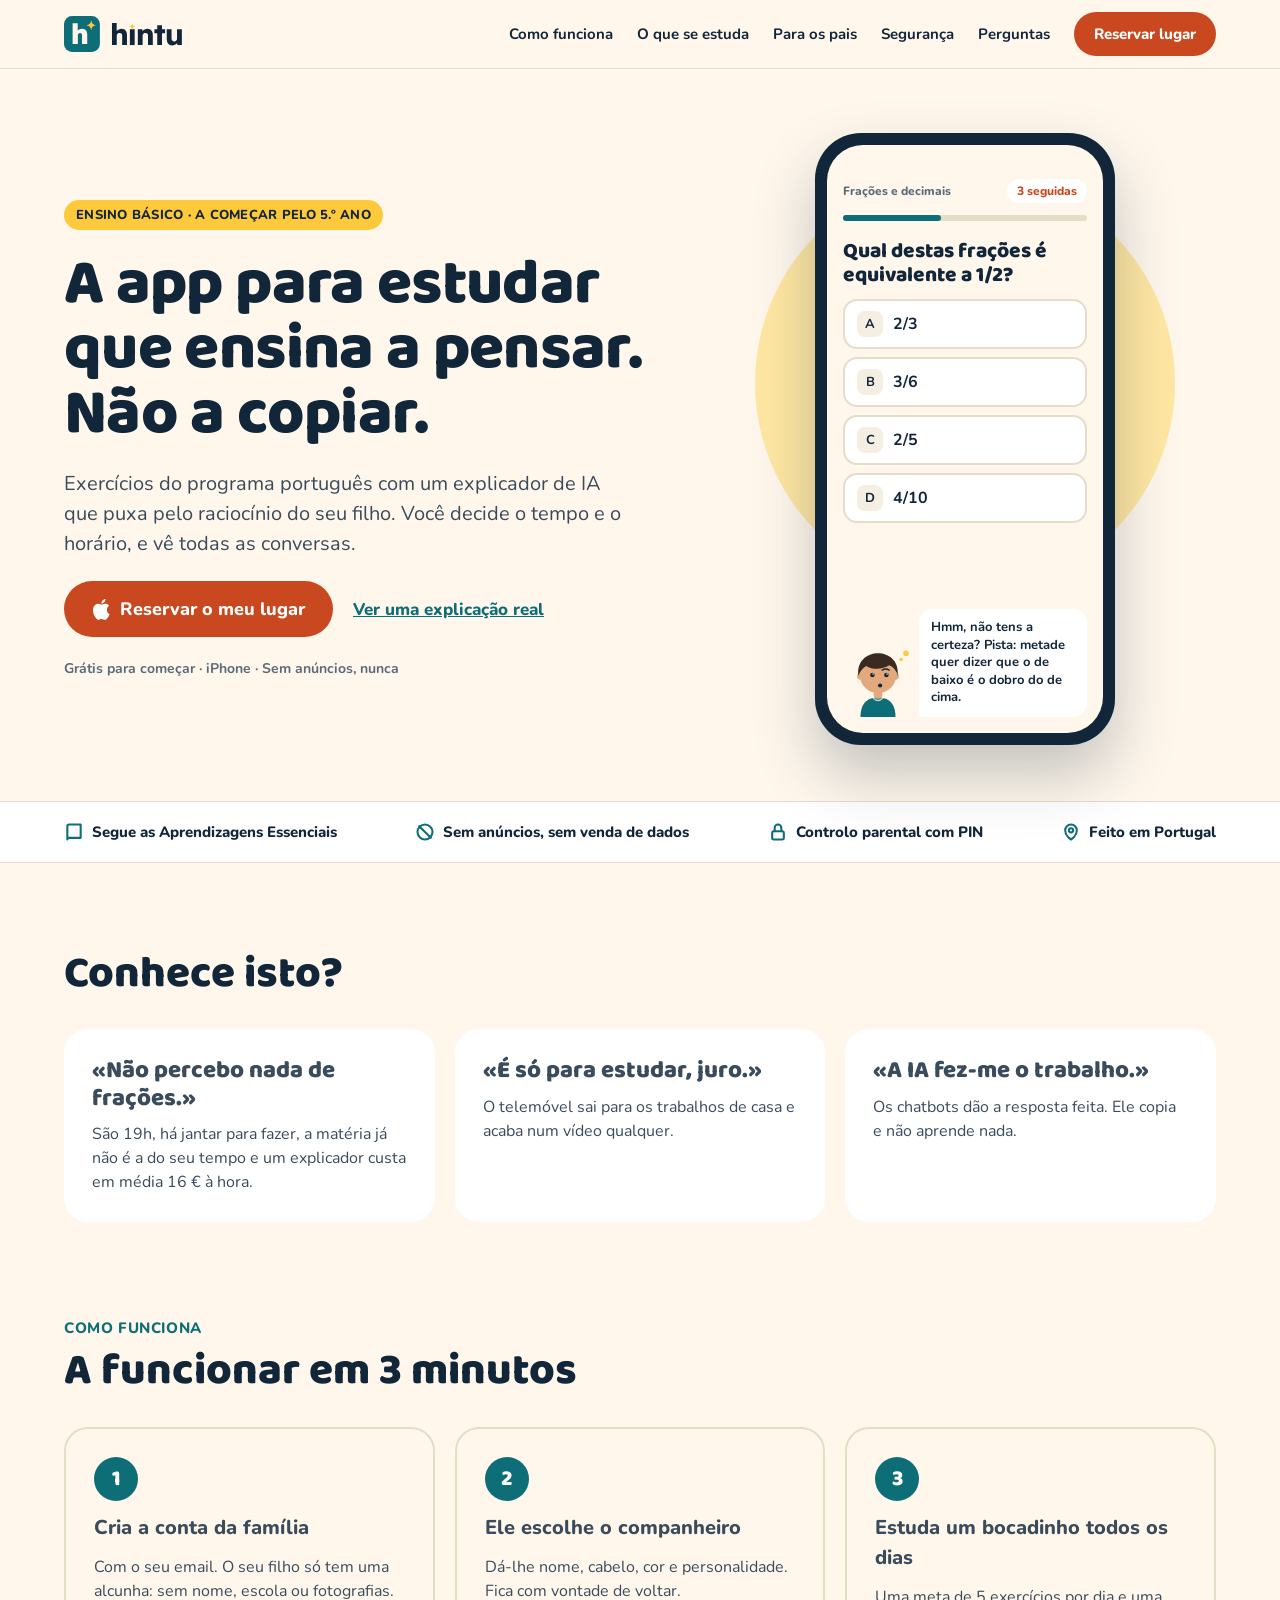
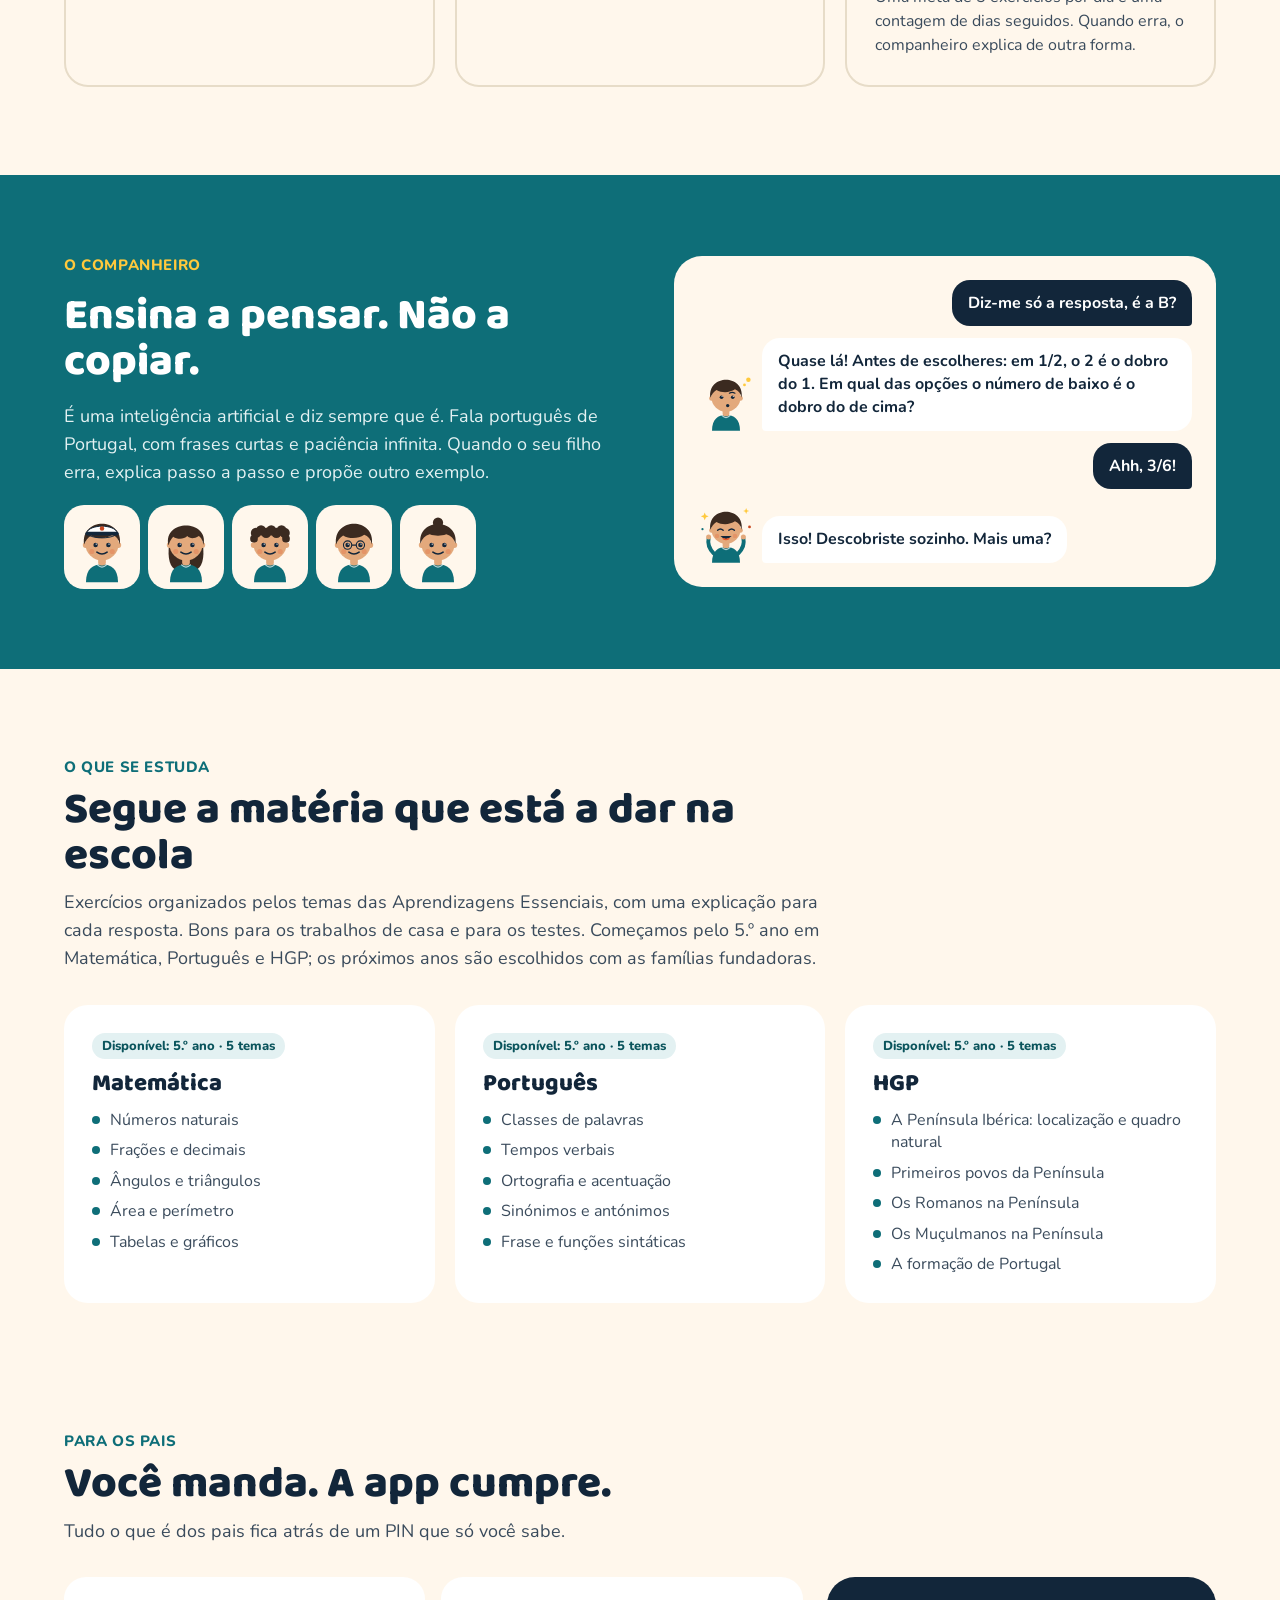
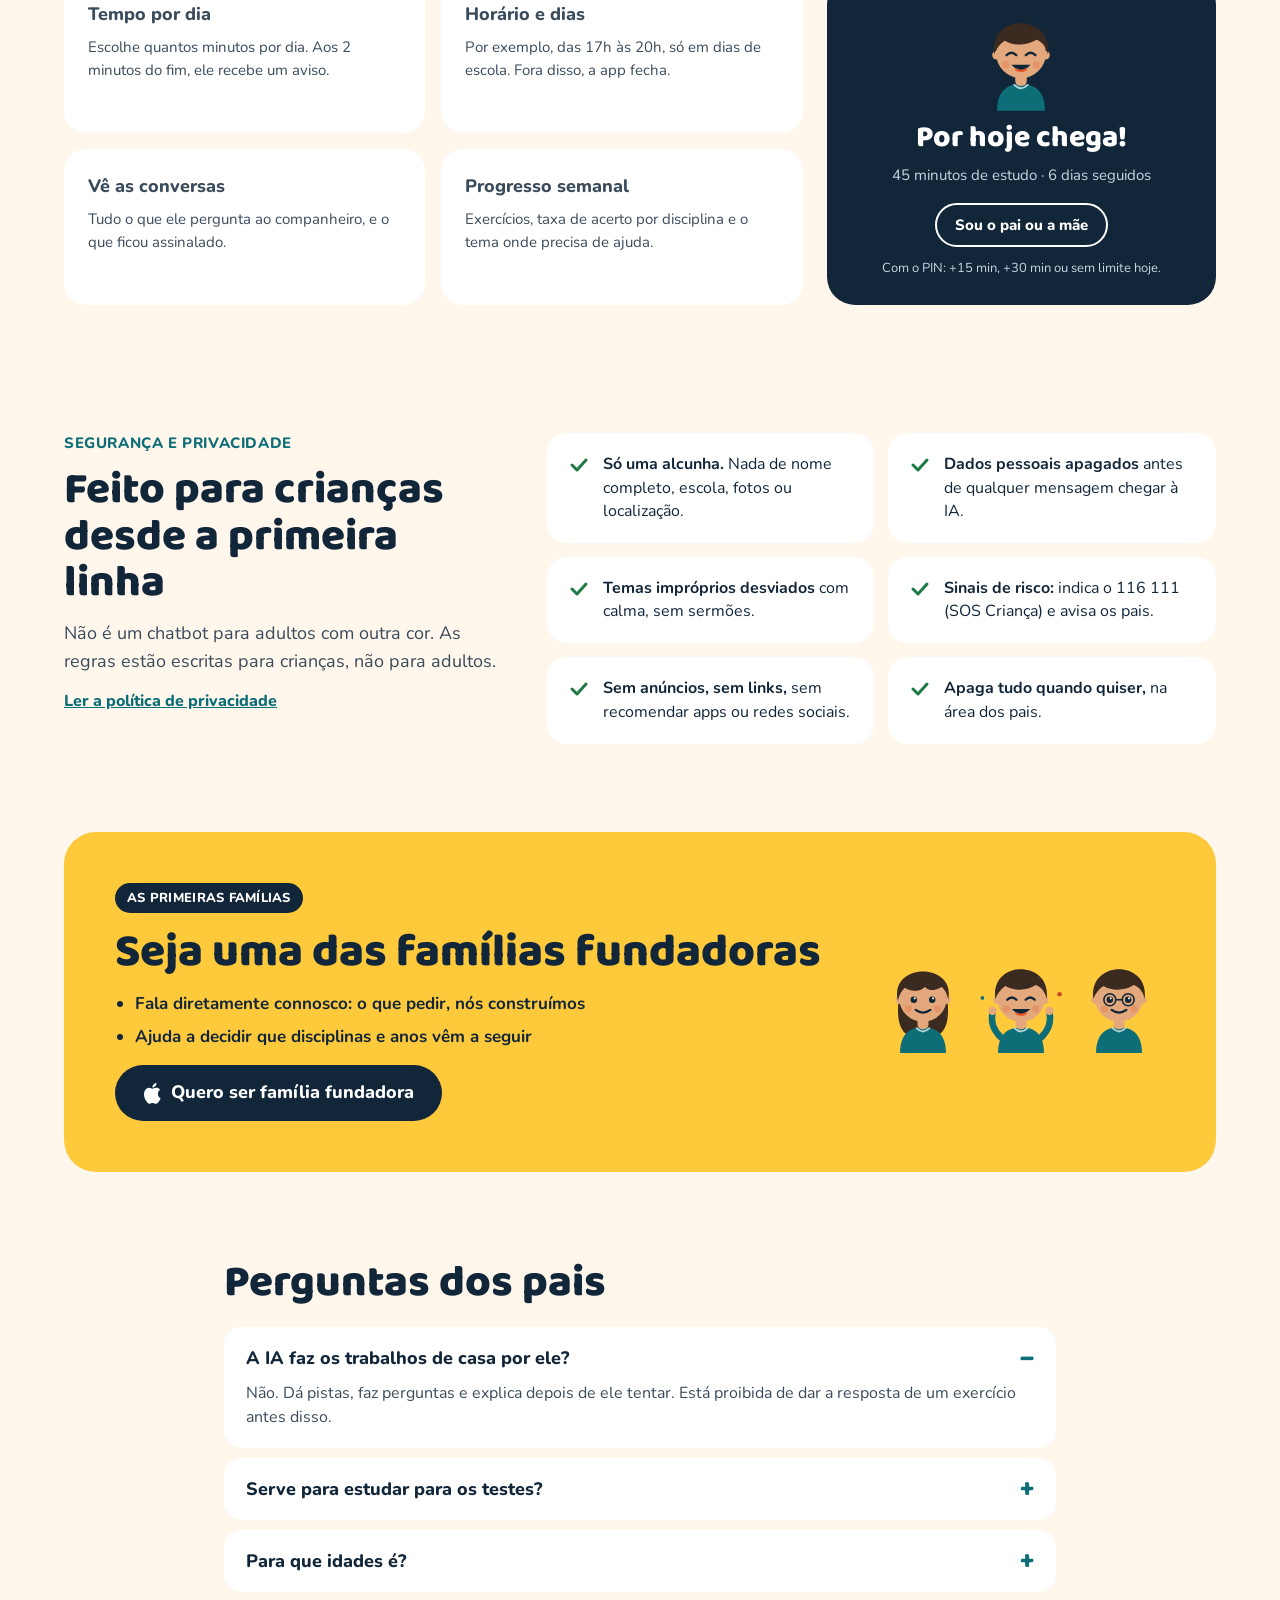
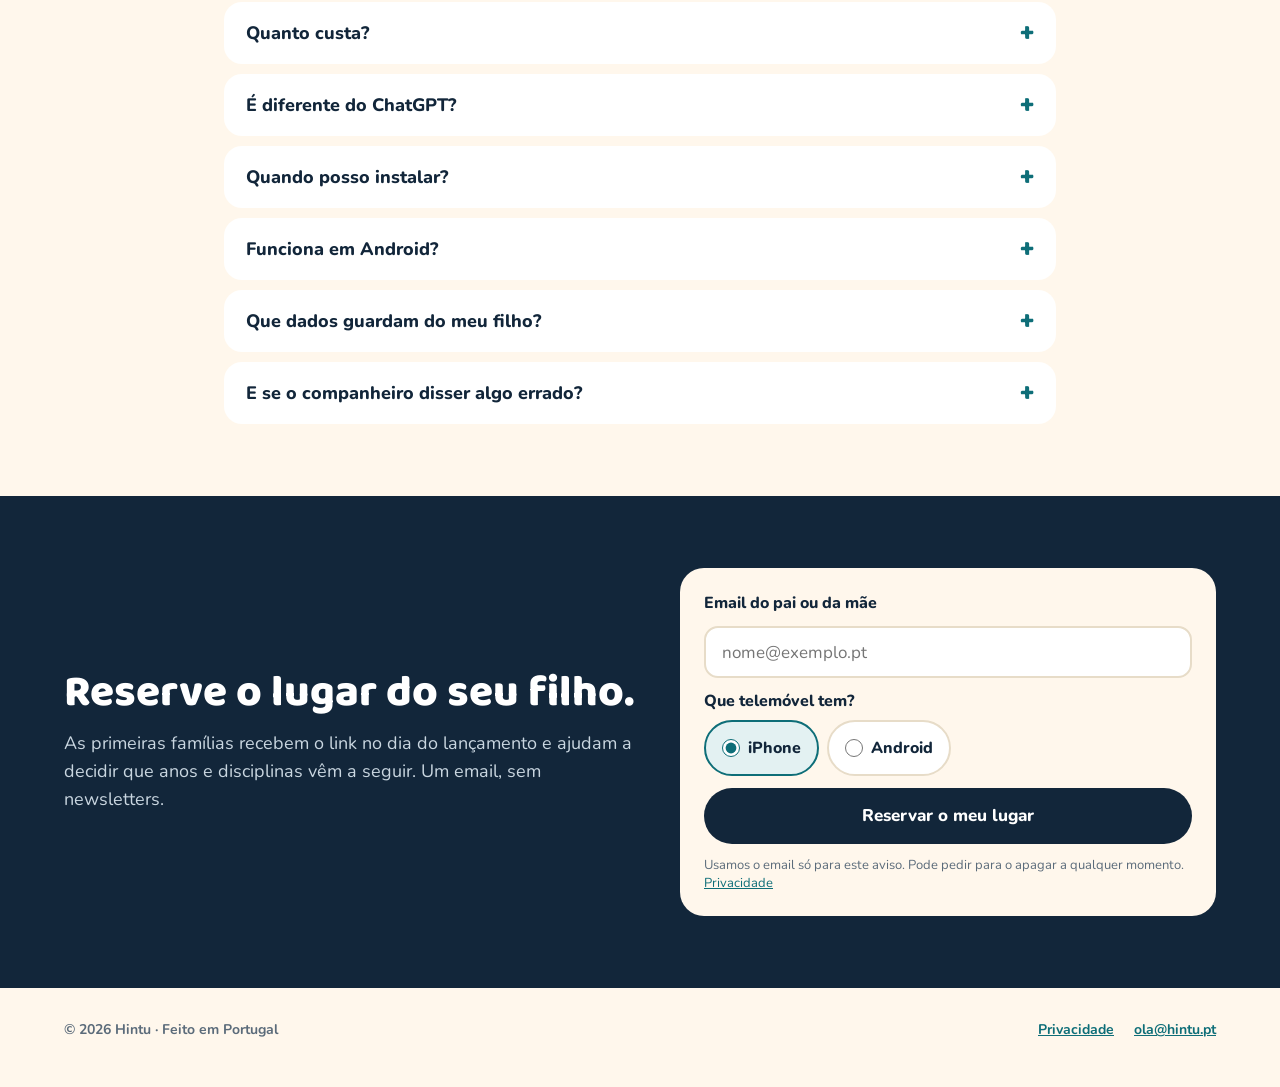
==== index.html @ 2d711619 "Site: posicionamento para o ensino básico, novos botões, SEO e estatísticas sem cookies - Título, su" ====
<!DOCTYPE html>
<html lang="pt-PT">
<head>
<meta charset="utf-8">
<meta name="viewport" content="width=device-width, initial-scale=1, viewport-fit=cover">
<title>Hintu · App para estudar com IA que dá pistas, não respostas</title>
<meta name="description" content="App para estudar com um explicador de IA que dá pistas em vez de respostas. Exercícios de Matemática, Português e HGP do programa, a começar pelo 5.º ano. Os pais controlam o tempo e veem as conversas.">
<link rel="canonical" href="https://hintu.pt/">
<meta name="theme-color" content="#FFF7EC">
<link rel="icon" href="/favicon.svg?v=2" type="image/svg+xml">
<link rel="icon" href="/favicon.ico?v=2" sizes="32x32">
<link rel="apple-touch-icon" href="/apple-touch-icon.png?v=2">
<meta property="og:type" content="website">
<meta property="og:locale" content="pt_PT">
<meta property="og:site_name" content="Hintu">
<meta property="og:url" content="https://hintu.pt/">
<meta property="og:title" content="Hintu · A app para estudar que ensina a pensar. Não a copiar.">
<meta property="og:description" content="Um explicador de IA que dá pistas em vez de respostas, com exercícios do programa português. Os pais controlam o tempo e veem as conversas.">
<meta property="og:image" content="https://hintu.pt/og.png?v=2">
<meta property="og:image:width" content="1200">
<meta property="og:image:height" content="630">
<meta name="twitter:card" content="summary_large_image">
<meta name="twitter:title" content="Hintu · A app para estudar que ensina a pensar. Não a copiar.">
<meta name="twitter:description" content="Um explicador de IA que dá pistas em vez de respostas, com exercícios do programa português. Os pais controlam o tempo e veem as conversas.">
<link rel="preload" href="/baloo-2-latin-800-normal.woff2" as="font" type="font/woff2" crossorigin>
<link rel="preload" href="/nunito-latin-400-normal.woff2" as="font" type="font/woff2" crossorigin>
<link rel="stylesheet" href="/site.css?v=2">
<script type="application/ld+json">
{
  "@context": "https://schema.org",
  "@graph": [
    {
      "@type": "Organization",
      "@id": "https://hintu.pt/#org",
      "name": "Hintu",
      "url": "https://hintu.pt/",
      "logo": "https://hintu.pt/apple-touch-icon.png",
      "email": "ola@hintu.pt"
    },
    {
      "@type": "WebSite",
      "@id": "https://hintu.pt/#site",
      "url": "https://hintu.pt/",
      "name": "Hintu",
      "inLanguage": "pt-PT",
      "publisher": {"@id": "https://hintu.pt/#org"}
    },
    {
      "@type": "MobileApplication",
      "name": "Hintu",
      "operatingSystem": "iOS",
      "applicationCategory": "EducationalApplication",
      "url": "https://hintu.pt/",
      "inLanguage": "pt-PT",
      "offers": {"@type": "Offer", "price": "0", "priceCurrency": "EUR"},
      "audience": {"@type": "EducationalAudience", "educationalRole": "student", "audienceType": "Alunos do ensino básico"},
      "description": "App para estudar com um explicador de IA que dá pistas em vez de respostas. Exercícios de Matemática, Português e HGP segundo as Aprendizagens Essenciais, a começar pelo 5.º ano, com controlo parental de tempo e horário.",
      "publisher": {"@id": "https://hintu.pt/#org"}
    },
    {
      "@type": "FAQPage",
      "mainEntity": [
        {"@type": "Question", "name": "A IA faz os trabalhos de casa por ele?", "acceptedAnswer": {"@type": "Answer", "text": "Não. Dá pistas, faz perguntas e explica depois de ele tentar. Está proibida de dar a resposta de um exercício antes disso."}},
        {"@type": "Question", "name": "Serve para estudar para os testes?", "acceptedAnswer": {"@type": "Answer", "text": "Sim. Os exercícios seguem os temas que estão a dar na escola, segundo as Aprendizagens Essenciais, e o companheiro explica de outra forma quando o aluno erra. Neste momento cobrimos o 5.º ano em Matemática, Português e HGP."}},
        {"@type": "Question", "name": "Para que idades é?", "acceptedAnswer": {"@type": "Answer", "text": "Para o ensino básico. Começamos pelo 5.º ano (10 a 11 anos) e vamos acrescentar os outros anos, pela ordem que as famílias fundadoras escolherem."}},
        {"@type": "Question", "name": "Quanto custa?", "acceptedAnswer": {"@type": "Answer", "text": "É grátis para começar."}},
        {"@type": "Question", "name": "É diferente do ChatGPT?", "acceptedAnswer": {"@type": "Answer", "text": "Sim. O ChatGPT dá a resposta feita. A Hintu está proibida de a dar antes de o seu filho tentar, só fala de matéria escolar e os pais veem todas as conversas."}},
        {"@type": "Question", "name": "Funciona em Android?", "acceptedAnswer": {"@type": "Answer", "text": "Ainda não. Deixe o email no fim da página, escolha Android, e enviamos o link quando houver."}},
        {"@type": "Question", "name": "Que dados guardam do meu filho?", "acceptedAnswer": {"@type": "Answer", "text": "A alcunha, o ano, as respostas aos exercícios e as conversas com o companheiro, para as poder ver. Pode apagar tudo a qualquer momento."}},
        {"@type": "Question", "name": "E se o companheiro disser algo errado?", "acceptedAnswer": {"@type": "Answer", "text": "Pode acontecer, como a qualquer pessoa. O seu filho pode reportar qualquer resposta com um toque, e os pais veem o aviso na área dos pais."}}
      ]
    }
  ]
}
</script>
<script>
  // Configuração do lançamento. No dia em que a app estiver na App Store, cola aqui o link.
  window.HINTU = { appStoreUrl: "" };
</script>
</head>
<body>
<a class="skip" href="#conteudo">Saltar para o conteúdo</a>

<header class="site">
  <nav class="main wrap" aria-label="Principal">
    <a href="/" class="logo" aria-label="Hintu, página inicial"><img src="/logo-hintu.svg" alt="Hintu" width="120" height="36"></a>
    <button class="menu-btn" type="button" aria-label="Abrir menu" aria-expanded="false" aria-controls="nav-links">
      <svg width="22" height="22" viewBox="0 0 24 24" aria-hidden="true" fill="none" stroke="#12263A" stroke-width="2.5" stroke-linecap="round"><path d="M4 7h16M4 12h16M4 17h16"/></svg>
    </button>
    <div class="nav-links" id="nav-links">
      <a href="#como">Como funciona</a>
      <a href="#materia">O que se estuda</a>
      <a href="#pais">Para os pais</a>
      <a href="#seguranca">Segurança</a>
      <a href="#perguntas">Perguntas</a>
      <a href="#lista" class="btn btn-coral btn-sm" data-cta data-cta-short>Reservar lugar</a>
    </div>
  </nav>
</header>

<main id="conteudo">
<section id="topo" class="hero wrap">
  <div class="hero-copy">
    <span class="badge">ENSINO BÁSICO · A COMEÇAR PELO 5.º ANO</span>
    <h1>A app para estudar que ensina a pensar. Não a copiar.</h1>
    <p class="sub">Exercícios do programa português com um explicador de IA que puxa pelo raciocínio do seu filho. Você decide o tempo e o horário, e vê todas as conversas.</p>
    <div class="cta-row">
      <a href="#lista" class="btn btn-coral" data-cta>
        <svg class="apple" viewBox="0 0 18 22" aria-hidden="true"><path d="M14.9 11.7c0-2.6 2.1-3.8 2.2-3.9-1.2-1.8-3.1-2-3.7-2-1.6-.2-3.1.9-3.9.9-.8 0-2-.9-3.4-.9C4.4 5.9 2.8 7 1.9 8.6c-1.8 3.2-.5 7.9 1.3 10.5.9 1.3 1.9 2.7 3.2 2.6 1.3-.1 1.8-.8 3.3-.8 1.6 0 2 .8 3.4.8 1.4 0 2.3-1.3 3.1-2.6 1-1.5 1.4-2.9 1.4-3 0 0-2.7-1-2.7-4.4zM12.4 4.1c.7-.9 1.2-2 1.1-3.1-1 0-2.3.7-3 1.6-.7.8-1.2 2-1.1 3 1.1.1 2.3-.6 3-1.5z" fill="#FFFFFF"/></svg>
        <span>Reservar o meu lugar</span>
      </a>
      <a href="#companheiro" class="link-strong" data-alt>Ver uma explicação real</a>
    </div>
    <p class="micro" data-micro>Grátis para começar · iPhone · Sem anúncios, nunca</p>
  </div>

  <div class="hero-art">
    <div class="sun" aria-hidden="true"></div>
    <div class="phone" role="img" aria-label="Ecrã da app: exercício de frações com o companheiro a oferecer uma pista">
      <div class="screen">
        <div class="screen-top"><span>Frações e decimais</span><span class="streak">3 seguidas</span></div>
        <div class="bar"><i></i></div>
        <p class="q display">Qual destas frações é equivalente a 1/2?</p>
        <div class="opts">
          <div class="opt"><b>A</b>2/3</div>
          <div class="opt"><b>B</b>3/6</div>
          <div class="opt"><b>C</b>2/5</div>
          <div class="opt"><b>D</b>4/10</div>
        </div>
        <div class="hint">
          <img src="/pensar.svg" alt="" width="70" height="77">
          <p>Hmm, não tens a certeza? Pista: metade quer dizer que o de baixo é o dobro do de cima.</p>
        </div>
      </div>
    </div>
  </div>
</section>

<section class="trust" aria-label="Garantias">
  <div class="wrap">
    <span><svg width="20" height="20" viewBox="0 0 24 24" aria-hidden="true" fill="none" stroke="#0E6E78" stroke-width="2.5" stroke-linecap="round" stroke-linejoin="round"><path d="M4 19V5a2 2 0 0 1 2-2h14v16H6a2 2 0 0 0-2 2z"/></svg>Segue as Aprendizagens Essenciais</span>
    <span><svg width="20" height="20" viewBox="0 0 24 24" aria-hidden="true" fill="none" stroke="#0E6E78" stroke-width="2.5" stroke-linecap="round" stroke-linejoin="round"><circle cx="12" cy="12" r="9"/><path d="M5 5l14 14"/></svg>Sem anúncios, sem venda de dados</span>
    <span><svg width="20" height="20" viewBox="0 0 24 24" aria-hidden="true" fill="none" stroke="#0E6E78" stroke-width="2.5" stroke-linecap="round" stroke-linejoin="round"><rect x="5" y="11" width="14" height="10" rx="2"/><path d="M8 11V7a4 4 0 0 1 8 0v4"/></svg>Controlo parental com PIN</span>
    <span><svg width="20" height="20" viewBox="0 0 24 24" aria-hidden="true" fill="none" stroke="#0E6E78" stroke-width="2.5" stroke-linecap="round" stroke-linejoin="round"><path d="M12 21s-7-4.5-7-11a7 7 0 0 1 14 0c0 6.5-7 11-7 11z"/><circle cx="12" cy="10" r="2.5"/></svg>Feito em Portugal</span>
  </div>
</section>

<section class="section wrap" aria-labelledby="h-conhece">
  <h2 id="h-conhece" class="h2">Conhece isto?</h2>
  <div class="grid3">
    <div class="card"><p class="quote display">«Não percebo nada de frações.»</p><p>São 19h, há jantar para fazer, a matéria já não é a do seu tempo e um explicador custa em média 16 € à hora.</p></div>
    <div class="card"><p class="quote display">«É só para estudar, juro.»</p><p>O telemóvel sai para os trabalhos de casa e acaba num vídeo qualquer.</p></div>
    <div class="card"><p class="quote display">«A IA fez-me o trabalho.»</p><p>Os chatbots dão a resposta feita. Ele copia e não aprende nada.</p></div>
  </div>
</section>

<section id="como" class="section wrap" aria-labelledby="h-como" style="padding-top:56px">
  <div style="display:flex;flex-direction:column;gap:10px">
    <span class="eyebrow">COMO FUNCIONA</span>
    <h2 id="h-como" class="h2">A funcionar em 3 minutos</h2>
  </div>
  <ol class="steps grid3">
    <li class="step"><span class="n">1</span><p class="t">Cria a conta da família</p><p>Com o seu email. O seu filho só tem uma alcunha: sem nome, escola ou fotografias.</p></li>
    <li class="step"><span class="n">2</span><p class="t">Ele escolhe o companheiro</p><p>Dá-lhe nome, cabelo, cor e personalidade. Fica com vontade de voltar.</p></li>
    <li class="step"><span class="n">3</span><p class="t">Estuda um bocadinho todos os dias</p><p>Uma meta de 5 exercícios por dia e uma contagem de dias seguidos. Quando erra, o companheiro explica de outra forma.</p></li>
  </ol>
</section>

<section id="companheiro" class="teal" aria-labelledby="h-comp">
  <div class="wrap">
    <div class="copy">
      <span class="eyebrow">O COMPANHEIRO</span>
      <h2 id="h-comp" class="h2">Ensina a pensar. Não a copiar.</h2>
      <p class="lead">É uma inteligência artificial e diz sempre que é. Fala português de Portugal, com frases curtas e paciência infinita. Quando o seu filho erra, explica passo a passo e propõe outro exemplo.</p>
      <div class="avatars" aria-label="Alguns companheiros que a criança pode criar">
        <img src="/v-curto-chapeu.svg" alt="Companheiro de chapéu" width="76" height="84">
        <img src="/v-comprido-nenhum.svg" alt="Companheira de cabelo comprido" width="76" height="84">
        <img src="/v-encaracolado-nenhum.svg" alt="Companheiro de cabelo encaracolado" width="76" height="84">
        <img src="/v-curto-oculos.svg" alt="Companheiro de óculos" width="76" height="84">
        <img src="/v-apanhado-nenhum.svg" alt="Companheira de cabelo apanhado" width="76" height="84">
      </div>
    </div>
    <div class="chat" role="group" aria-label="Exemplo de conversa">
      <p class="me">Diz-me só a resposta, é a B?</p>
      <div class="it"><img src="/pensar.svg" alt="" width="56" height="62"><p>Quase lá! Antes de escolheres: em 1/2, o 2 é o dobro do 1. Em qual das opções o número de baixo é o dobro do de cima?</p></div>
      <p class="me">Ahh, 3/6!</p>
      <div class="it"><img src="/celebrar.svg" alt="" width="56" height="62"><p>Isso! Descobriste sozinho. Mais uma?</p></div>
    </div>
  </div>
</section>

<section id="materia" class="section wrap" aria-labelledby="h-materia">
  <div style="display:flex;flex-direction:column;gap:10px;max-width:760px">
    <span class="eyebrow">O QUE SE ESTUDA</span>
    <h2 id="h-materia" class="h2">Segue a matéria que está a dar na escola</h2>
    <p class="lead">Exercícios organizados pelos temas das Aprendizagens Essenciais, com uma explicação para cada resposta. Bons para os trabalhos de casa e para os testes. Começamos pelo 5.º ano em Matemática, Português e HGP; os próximos anos são escolhidos com as famílias fundadoras.</p>
  </div>
  <div class="subjects">
    <div class="subj">
      <span class="tag">Disponível: 5.º ano · 5 temas</span>
      <h3>Matemática</h3>
      <ul>
        <li>Números naturais</li>
        <li>Frações e decimais</li>
        <li>Ângulos e triângulos</li>
        <li>Área e perímetro</li>
        <li>Tabelas e gráficos</li>
      </ul>
    </div>
    <div class="subj">
      <span class="tag">Disponível: 5.º ano · 5 temas</span>
      <h3>Português</h3>
      <ul>
        <li>Classes de palavras</li>
        <li>Tempos verbais</li>
        <li>Ortografia e acentuação</li>
        <li>Sinónimos e antónimos</li>
        <li>Frase e funções sintáticas</li>
      </ul>
    </div>
    <div class="subj">
      <span class="tag">Disponível: 5.º ano · 5 temas</span>
      <h3>HGP</h3>
      <ul>
        <li>A Península Ibérica: localização e quadro natural</li>
        <li>Primeiros povos da Península</li>
        <li>Os Romanos na Península</li>
        <li>Os Muçulmanos na Península</li>
        <li>A formação de Portugal</li>
      </ul>
    </div>
  </div>
</section>

<section id="pais" class="section wrap" aria-labelledby="h-pais" style="padding-bottom:56px">
  <div style="display:flex;flex-direction:column;gap:10px;max-width:720px">
    <span class="eyebrow">PARA OS PAIS</span>
    <h2 id="h-pais" class="h2">Você manda. A app cumpre.</h2>
    <p class="lead">Tudo o que é dos pais fica atrás de um PIN que só você sabe.</p>
  </div>
  <div class="parents-row">
    <div class="feat">
      <div><p class="t">Tempo por dia</p><p>Escolhe quantos minutos por dia. Aos 2 minutos do fim, ele recebe um aviso.</p></div>
      <div><p class="t">Horário e dias</p><p>Por exemplo, das 17h às 20h, só em dias de escola. Fora disso, a app fecha.</p></div>
      <div><p class="t">Vê as conversas</p><p>Tudo o que ele pergunta ao companheiro, e o que ficou assinalado.</p></div>
      <div><p class="t">Progresso semanal</p><p>Exercícios, taxa de acerto por disciplina e o tema onde precisa de ajuda.</p></div>
    </div>
    <div class="lock" role="img" aria-label="Ecrã de bloqueio da app: Por hoje chega, com botão para os pais">
      <img src="/feliz.svg" alt="" width="96" height="106">
      <p class="big display" style="color:#fff">Por hoje chega!</p>
      <p>45 minutos de estudo · 6 dias seguidos</p>
      <span class="pill">Sou o pai ou a mãe</span>
      <small>Com o PIN: +15 min, +30 min ou sem limite hoje.</small>
    </div>
  </div>
</section>

<section id="seguranca" class="safety wrap" aria-labelledby="h-seg">
  <div class="copy">
    <span class="eyebrow">SEGURANÇA E PRIVACIDADE</span>
    <h2 id="h-seg" class="h2">Feito para crianças desde a primeira linha</h2>
    <p class="lead">Não é um chatbot para adultos com outra cor. As regras estão escritas para crianças, não para adultos.</p>
    <a href="/privacidade" style="font-weight:800;font-size:16px">Ler a política de privacidade</a>
  </div>
  <ul class="checks">
    <li><svg width="24" height="24" viewBox="0 0 24 24" aria-hidden="true" fill="none" stroke="#1E7A47" stroke-width="3" stroke-linecap="round" stroke-linejoin="round"><path d="M5 12l5 5 9-10"/></svg><span><b>Só uma alcunha.</b> Nada de nome completo, escola, fotos ou localização.</span></li>
    <li><svg width="24" height="24" viewBox="0 0 24 24" aria-hidden="true" fill="none" stroke="#1E7A47" stroke-width="3" stroke-linecap="round" stroke-linejoin="round"><path d="M5 12l5 5 9-10"/></svg><span><b>Dados pessoais apagados</b> antes de qualquer mensagem chegar à IA.</span></li>
    <li><svg width="24" height="24" viewBox="0 0 24 24" aria-hidden="true" fill="none" stroke="#1E7A47" stroke-width="3" stroke-linecap="round" stroke-linejoin="round"><path d="M5 12l5 5 9-10"/></svg><span><b>Temas impróprios desviados</b> com calma, sem sermões.</span></li>
    <li><svg width="24" height="24" viewBox="0 0 24 24" aria-hidden="true" fill="none" stroke="#1E7A47" stroke-width="3" stroke-linecap="round" stroke-linejoin="round"><path d="M5 12l5 5 9-10"/></svg><span><b>Sinais de risco:</b> indica o 116 111 (SOS Criança) e avisa os pais.</span></li>
    <li><svg width="24" height="24" viewBox="0 0 24 24" aria-hidden="true" fill="none" stroke="#1E7A47" stroke-width="3" stroke-linecap="round" stroke-linejoin="round"><path d="M5 12l5 5 9-10"/></svg><span><b>Sem anúncios, sem links,</b> sem recomendar apps ou redes sociais.</span></li>
    <li><svg width="24" height="24" viewBox="0 0 24 24" aria-hidden="true" fill="none" stroke="#1E7A47" stroke-width="3" stroke-linecap="round" stroke-linejoin="round"><path d="M5 12l5 5 9-10"/></svg><span><b>Apaga tudo quando quiser,</b> na área dos pais.</span></li>
  </ul>
</section>

<section class="founders wrap" aria-labelledby="h-fund">
  <div class="box">
    <div class="copy">
      <span class="tag">AS PRIMEIRAS FAMÍLIAS</span>
      <h2 id="h-fund">Seja uma das famílias fundadoras</h2>
      <ul>
        <li>Fala diretamente connosco: o que pedir, nós construímos</li>
        <li>Ajuda a decidir que disciplinas e anos vêm a seguir</li>
      </ul>
      <div class="cta-row">
        <a href="#lista" class="btn btn-ink" data-cta>
          <svg class="apple" viewBox="0 0 18 22" aria-hidden="true"><path d="M14.9 11.7c0-2.6 2.1-3.8 2.2-3.9-1.2-1.8-3.1-2-3.7-2-1.6-.2-3.1.9-3.9.9-.8 0-2-.9-3.4-.9C4.4 5.9 2.8 7 1.9 8.6c-1.8 3.2-.5 7.9 1.3 10.5.9 1.3 1.9 2.7 3.2 2.6 1.3-.1 1.8-.8 3.3-.8 1.6 0 2 .8 3.4.8 1.4 0 2.3-1.3 3.1-2.6 1-1.5 1.4-2.9 1.4-3 0 0-2.7-1-2.7-4.4zM12.4 4.1c.7-.9 1.2-2 1.1-3.1-1 0-2.3.7-3 1.6-.7.8-1.2 2-1.1 3 1.1.1 2.3-.6 3-1.5z" fill="#FFFFFF"/></svg>
          <span>Quero ser família fundadora</span>
        </a>
      </div>
    </div>
    <div class="pals" aria-hidden="true">
      <img src="/v-comprido-nenhum.svg" alt="" width="92" height="101">
      <img src="/celebrar.svg" alt="" width="110" height="121">
      <img src="/v-curto-oculos.svg" alt="" width="92" height="101">
    </div>
  </div>
</section>

<section id="perguntas" class="faq" aria-labelledby="h-faq">
  <h2 id="h-faq" class="h2">Perguntas dos pais</h2>
  <div style="display:flex;flex-direction:column;gap:10px">
    <details open><summary>A IA faz os trabalhos de casa por ele?</summary><p>Não. Dá pistas, faz perguntas e explica depois de ele tentar. Está proibida de dar a resposta de um exercício antes disso.</p></details>
    <details><summary>Serve para estudar para os testes?</summary><p>Sim. Os exercícios seguem os temas que estão a dar na escola, segundo as Aprendizagens Essenciais, e o companheiro explica de outra forma quando o aluno erra. Neste momento cobrimos o 5.º ano em Matemática, Português e HGP.</p></details>
    <details><summary>Para que idades é?</summary><p>Para o ensino básico. Começamos pelo 5.º ano (10 a 11 anos) e vamos acrescentar os outros anos, pela ordem que as famílias fundadoras escolherem.</p></details>
    <details><summary>Quanto custa?</summary><p>É grátis para começar.</p></details>
    <details><summary>É diferente do ChatGPT?</summary><p>Sim. O ChatGPT dá a resposta feita. A Hintu está proibida de a dar antes de o seu filho tentar, só fala de matéria escolar e os pais veem todas as conversas.</p></details>
    <details><summary>Quando posso instalar?</summary><p data-faq-install>Em breve. Reserve o lugar no fim da página e enviamos o link no dia do lançamento.</p></details>
    <details><summary>Funciona em Android?</summary><p>Ainda não. Deixe o email no fim da página, escolha Android, e enviamos o link quando houver.</p></details>
    <details><summary>Que dados guardam do meu filho?</summary><p>A alcunha, o ano, as respostas aos exercícios e as conversas com o companheiro, para as poder ver. Pode apagar tudo a qualquer momento. Os detalhes estão na <a href="/privacidade">política de privacidade</a>.</p></details>
    <details><summary>E se o companheiro disser algo errado?</summary><p>Pode acontecer, como a qualquer pessoa. O seu filho pode reportar qualquer resposta com um toque, e os pais veem o aviso na área dos pais.</p></details>
  </div>
</section>

<section id="lista" class="final" aria-labelledby="h-final">
  <div class="wrap">
    <div class="copy">
      <h2 id="h-final" class="h2" data-final-title>Reserve o lugar do seu filho.</h2>
      <p class="lead" data-final-lead>As primeiras famílias recebem o link no dia do lançamento e ajudam a decidir que anos e disciplinas vêm a seguir. Um email, sem newsletters.</p>
      <a href="#" class="btn btn-coral" data-store-only hidden style="align-self:flex-start">
        <svg class="apple" viewBox="0 0 18 22" aria-hidden="true"><path d="M14.9 11.7c0-2.6 2.1-3.8 2.2-3.9-1.2-1.8-3.1-2-3.7-2-1.6-.2-3.1.9-3.9.9-.8 0-2-.9-3.4-.9C4.4 5.9 2.8 7 1.9 8.6c-1.8 3.2-.5 7.9 1.3 10.5.9 1.3 1.9 2.7 3.2 2.6 1.3-.1 1.8-.8 3.3-.8 1.6 0 2 .8 3.4.8 1.4 0 2.3-1.3 3.1-2.6 1-1.5 1.4-2.9 1.4-3 0 0-2.7-1-2.7-4.4zM12.4 4.1c.7-.9 1.2-2 1.1-3.1-1 0-2.3.7-3 1.6-.7.8-1.2 2-1.1 3 1.1.1 2.3-.6 3-1.5z" fill="#FFFFFF"/></svg>
        <span>Descarregar na App Store</span>
      </a>
    </div>
    <form class="wait" novalidate>
      <div class="fields">
        <label for="email-lista">Email do pai ou da mãe</label>
        <input id="email-lista" name="email" type="email" placeholder="nome@exemplo.pt" autocomplete="email" inputmode="email" required>
        <fieldset class="plat">
          <legend>Que telemóvel tem?</legend>
          <label><input type="radio" name="plataforma" value="ios" checked> iPhone</label>
          <label><input type="radio" name="plataforma" value="android"> Android</label>
        </fieldset>
        <p class="err" role="alert"></p>
        <button type="submit" class="btn btn-ink" style="width:100%;font-size:17px">Reservar o meu lugar</button>
        <p class="fine">Usamos o email só para este aviso. Pode pedir para o apagar a qualquer momento. <a href="/privacidade">Privacidade</a></p>
      </div>
      <div class="thanks" aria-live="polite">
        <p class="display" style="font-size:26px;line-height:1.1">Lugar reservado!</p>
        <p style="font-size:16px;line-height:1.5;color:#3A4B5C">Avisamos <b class="who"></b> <span class="when">no dia do lançamento</span>.</p>
      </div>
    </form>
  </div>
</section>
</main>

<footer class="site wrap">
  <span>© 2026 Hintu · Feito em Portugal</span>
  <nav aria-label="Rodapé">
    <a href="/privacidade">Privacidade</a>
    <a href="mailto:ola@hintu.pt">ola@hintu.pt</a>
  </nav>
</footer>

<div class="sticky-cta" aria-hidden="true">
  <a href="#lista" class="btn btn-coral" data-cta tabindex="-1">
    <svg class="apple" viewBox="0 0 18 22" aria-hidden="true"><path d="M14.9 11.7c0-2.6 2.1-3.8 2.2-3.9-1.2-1.8-3.1-2-3.7-2-1.6-.2-3.1.9-3.9.9-.8 0-2-.9-3.4-.9C4.4 5.9 2.8 7 1.9 8.6c-1.8 3.2-.5 7.9 1.3 10.5.9 1.3 1.9 2.7 3.2 2.6 1.3-.1 1.8-.8 3.3-.8 1.6 0 2 .8 3.4.8 1.4 0 2.3-1.3 3.1-2.6 1-1.5 1.4-2.9 1.4-3 0 0-2.7-1-2.7-4.4zM12.4 4.1c.7-.9 1.2-2 1.1-3.1-1 0-2.3.7-3 1.6-.7.8-1.2 2-1.1 3 1.1.1 2.3-.6 3-1.5z" fill="#FFFFFF"/></svg>
    <span>Reservar o meu lugar</span>
  </a>
  <p data-sticky-note>Lançamento em breve · iPhone · Grátis para começar</p>
</div>

<script src="/site.js" defer></script>
<script defer src="https://static.cloudflareinsights.com/beacon.min.js" data-cf-beacon='{"token": "89fdaeefa7e04f49ab7139c86f5a6e63"}'></script>
</body>
</html>
---- site.css ----
@font-face{font-family:"Nunito";font-style:normal;font-weight:400;font-display:swap;src:url(nunito-latin-400-normal.woff2) format("woff2")}
@font-face{font-family:"Nunito";font-style:normal;font-weight:700;font-display:swap;src:url(nunito-latin-700-normal.woff2) format("woff2")}
@font-face{font-family:"Nunito";font-style:normal;font-weight:800;font-display:swap;src:url(nunito-latin-800-normal.woff2) format("woff2")}
@font-face{font-family:"Baloo 2";font-style:normal;font-weight:700;font-display:swap;src:url(baloo-2-latin-700-normal.woff2) format("woff2")}
@font-face{font-family:"Baloo 2";font-style:normal;font-weight:800;font-display:swap;src:url(baloo-2-latin-800-normal.woff2) format("woff2")}

:root{
  --ink:#12263A; --body:#3A4B5C; --muted:#5B6B7A; --line:#E7DCC8; --sand:#FFF7EC;
  --sea:#0E6E78; --sea-dark:#0A545C; --coral:#C9481F; --coral-dark:#A93A17; --sun:#FFC93C; --sun-soft:#FFE7A3; --kelp:#1E7A47;
}
*{box-sizing:border-box}
html{scroll-behavior:smooth;scroll-padding-top:84px}
body{margin:0;background:var(--sand);color:var(--ink);font-family:Nunito,system-ui,-apple-system,sans-serif;-webkit-font-smoothing:antialiased}
img{display:block}
a{color:var(--sea)} a:hover{color:var(--sea-dark)}
h1,h2,.display{font-family:'Baloo 2',sans-serif;font-weight:800}
.wrap{max-width:1200px;margin:0 auto;padding-left:24px;padding-right:24px}
.eyebrow{font-weight:800;color:var(--sea);font-size:15px;letter-spacing:.04em}
.h2{margin:0;font-size:clamp(32px,3.6vw,44px);line-height:1.05}
.lead{margin:0;font-size:18px;line-height:1.55;color:var(--body)}
:focus-visible{outline:3px solid var(--sea);outline-offset:3px;border-radius:8px}

/* Buttons */
.btn{display:inline-flex;align-items:center;justify-content:center;gap:10px;min-height:56px;padding:16px 28px;border-radius:999px;font-weight:800;font-size:18px;text-decoration:none;border:0;cursor:pointer;font-family:inherit;text-align:center;line-height:1.2;transition:transform .12s ease, background .12s ease}
.btn:active{transform:scale(.98)}
.btn-coral{background:var(--coral);color:#fff} .btn-coral:hover{background:var(--coral-dark);color:#fff}
.btn-ink{background:var(--ink);color:#fff} .btn-ink:hover{background:#0B1A29;color:#fff}
.btn-sm{min-height:44px;padding:10px 20px;font-size:15px}
.apple{width:18px;height:22px;flex-shrink:0}

/* Preview banner */
.preview-bar{background:var(--ink);color:#fff;font-size:13px;font-weight:700;text-align:center;padding:8px 16px;line-height:1.4}
.preview-bar span{color:var(--sun)}

/* Header */
header.site{position:sticky;top:0;z-index:20;background:rgba(255,247,236,.98);backdrop-filter:saturate(1.2) blur(8px);-webkit-backdrop-filter:saturate(1.2) blur(8px);border-bottom:1px solid var(--line)}
nav.main{display:flex;align-items:center;justify-content:space-between;gap:16px;padding-top:12px;padding-bottom:12px}
.logo{display:flex;align-items:center;gap:10px;text-decoration:none;color:var(--ink)}
.logo img{height:36px;width:auto;display:block}
.nav-links{display:flex;align-items:center;gap:24px;font-weight:700;font-size:15px}
.nav-links a:not(.btn){color:var(--ink);text-decoration:none}
.nav-links a:not(.btn):hover{color:var(--sea)}
.menu-btn{display:none;width:44px;height:44px;border-radius:12px;border:0;background:#fff;align-items:center;justify-content:center;cursor:pointer}

/* Hero */
.hero{display:flex;flex-wrap:wrap;align-items:center;gap:48px;padding-top:64px;padding-bottom:56px}
.hero-copy{flex:1 1 480px;min-width:0;display:flex;flex-direction:column;gap:22px}
.badge{align-self:flex-start;background:var(--sun);color:var(--ink);font-weight:800;font-size:13px;padding:6px 12px;border-radius:999px;letter-spacing:.02em}
.hero h1{margin:0;font-size:clamp(40px,5vw,64px);line-height:1.02;letter-spacing:-.01em}
.hero .sub{margin:0;font-size:20px;line-height:1.5;color:var(--body);max-width:560px}
.cta-row{display:flex;flex-wrap:wrap;gap:12px;align-items:center}
.link-strong{color:var(--sea);font-weight:800;font-size:17px;padding:14px 8px;min-height:44px;display:inline-flex;align-items:center}
.micro{margin:0;font-size:14px;color:var(--muted);font-weight:700}
.hero-art{flex:1 1 380px;min-width:0;display:flex;justify-content:center;position:relative}
.hero-art .sun{position:absolute;width:420px;height:420px;border-radius:50%;background:var(--sun-soft);top:40px}
.phone{position:relative;width:300px;height:612px;border-radius:46px;background:var(--ink);padding:12px;box-shadow:0 30px 60px rgba(18,38,58,.25)}
.screen{width:100%;height:100%;border-radius:36px;background:var(--sand);overflow:hidden;display:flex;flex-direction:column;padding:34px 16px 16px;gap:12px}
.screen-top{display:flex;justify-content:space-between;align-items:center;font-size:12px;font-weight:800;color:var(--muted)}
.streak{background:#fff;border-radius:999px;padding:4px 10px;color:var(--coral)}
.bar{height:6px;border-radius:3px;background:var(--line)} .bar i{display:block;width:40%;height:6px;border-radius:3px;background:var(--sea)}
.q{margin:6px 0 0;font-size:21px;line-height:1.15}
.opts{display:flex;flex-direction:column;gap:8px}
.opt{display:flex;align-items:center;gap:10px;background:#fff;border:2px solid var(--line);border-radius:14px;padding:10px 12px;font-weight:700}
.opt b{width:26px;height:26px;border-radius:8px;background:#F5EEE2;display:flex;align-items:center;justify-content:center;font-size:13px}
.hint{margin-top:auto;display:flex;align-items:flex-end;gap:6px}
.hint img{width:70px;height:77px;flex-shrink:0}
.hint p{margin:0;background:#fff;border-radius:14px 14px 14px 4px;padding:10px 12px;font-size:13px;line-height:1.35;font-weight:600}

/* Trust strip */
.trust{border-top:1px solid var(--line);border-bottom:1px solid var(--line);background:#fff}
.trust .wrap{padding-top:20px;padding-bottom:20px;display:flex;flex-wrap:wrap;justify-content:space-between;gap:16px 32px;font-weight:800;font-size:15px}
.trust span{display:flex;align-items:center;gap:8px}

/* Cards */
.section{padding-top:88px;padding-bottom:40px;display:flex;flex-direction:column;gap:32px}
.grid3{display:grid;grid-template-columns:repeat(auto-fit,minmax(260px,1fr));gap:20px}
.card{background:#fff;border-radius:24px;padding:28px;display:flex;flex-direction:column;gap:10px}
.card .quote{margin:0;font-size:24px;line-height:1.15}
.card p{margin:0;font-size:16px;line-height:1.5;color:var(--body)}
ol.steps{margin:0;padding:0;list-style:none}
.step{display:flex;flex-direction:column;gap:12px;padding:28px;border-radius:24px;border:2px solid var(--line)}
.step .n{width:44px;height:44px;border-radius:50%;background:var(--sea);color:#fff;font-family:'Baloo 2',sans-serif;font-weight:800;font-size:22px;display:flex;align-items:center;justify-content:center}
.step .t{margin:0;font-weight:800;font-size:20px}
.step p{margin:0;font-size:16px;line-height:1.5;color:var(--body)}

/* Companion (teal) */
.teal{background:var(--sea);color:#fff;margin-top:48px}
.teal .wrap{padding-top:80px;padding-bottom:80px;display:flex;flex-wrap:wrap;gap:48px;align-items:center}
.teal .copy{flex:1 1 440px;min-width:0;display:flex;flex-direction:column;gap:18px}
.teal .eyebrow{color:var(--sun)}
.teal .lead{color:#E3F1F2}
.avatars{display:flex;gap:8px;flex-wrap:wrap}
.avatars img{width:76px;height:84px;background:var(--sand);border-radius:20px;padding:6px}
.chat{flex:1 1 420px;min-width:0;background:var(--sand);color:var(--ink);border-radius:28px;padding:24px;display:flex;flex-direction:column;gap:12px}
.me{margin:0;align-self:flex-end;background:var(--ink);color:#fff;border-radius:18px 18px 4px 18px;padding:12px 16px;font-size:16px;font-weight:600;max-width:80%}
.it{display:flex;align-items:flex-end;gap:8px}
.it img{width:56px;height:62px;flex-shrink:0}
.it p{margin:0;background:#fff;border-radius:18px 18px 18px 4px;padding:12px 16px;font-size:16px;line-height:1.45;font-weight:600}

/* Parents */
.parents-row{display:flex;flex-wrap:wrap;gap:24px;align-items:stretch}
.feat{flex:2 1 520px;min-width:0;display:grid;grid-template-columns:repeat(2,minmax(0,1fr));gap:16px}
.feat div{background:#fff;border-radius:22px;padding:24px;display:flex;flex-direction:column;gap:8px}
.feat .t{margin:0;font-weight:800;font-size:18px}
.feat p{margin:0;font-size:15px;line-height:1.5;color:var(--body)}
.lock{flex:1 1 280px;min-width:0;background:var(--ink);color:#fff;border-radius:28px;padding:28px;display:flex;flex-direction:column;align-items:center;justify-content:center;gap:12px;text-align:center}
.lock img{width:96px;height:106px}
.lock .big{margin:0;font-size:30px;line-height:1}
.lock p{margin:0;font-size:15px;color:#C9D6E0}
.lock .pill{margin-top:6px;border:2px solid #fff;border-radius:999px;padding:10px 18px;font-weight:800;font-size:15px}
.lock small{font-size:13px;color:#C9D6E0}

/* Safety */
.safety{display:flex;flex-wrap:wrap;gap:48px;padding-top:72px;padding-bottom:40px}
.safety .copy{flex:1 1 360px;min-width:0;display:flex;flex-direction:column;gap:14px}
.checks{flex:2 1 520px;min-width:0;margin:0;padding:0;list-style:none;display:grid;grid-template-columns:repeat(auto-fit,minmax(240px,1fr));gap:14px}
.checks li{display:flex;gap:12px;align-items:flex-start;background:#fff;border-radius:20px;padding:20px;font-size:16px;line-height:1.45}
.checks svg{flex-shrink:0}

/* Founders */
.founders{padding-top:48px;padding-bottom:88px}
.founders .box{background:var(--sun);border-radius:32px;padding:clamp(28px,4vw,56px);display:flex;flex-wrap:wrap;gap:32px;align-items:center;justify-content:space-between}
.founders .copy{flex:2 1 460px;min-width:0;display:flex;flex-direction:column;gap:16px}
.founders .tag{align-self:flex-start;background:var(--ink);color:#fff;font-weight:800;font-size:13px;padding:6px 12px;border-radius:999px;letter-spacing:.02em}
.founders h2{margin:0;font-size:clamp(32px,3.6vw,48px);line-height:1.02}
.founders ul{margin:0;padding:0 0 0 20px;display:flex;flex-direction:column;gap:8px;font-size:17px;line-height:1.45;font-weight:700}
.founders .pals{display:flex;gap:6px;align-items:flex-end}
.founders .pals img{width:92px;height:101px}

/* FAQ */
.faq{max-width:880px;margin:0 auto;padding:0 24px 72px;display:flex;flex-direction:column;gap:20px}
.faq details{background:#fff;border-radius:18px;padding:18px 22px}
.faq summary{font-weight:800;font-size:18px;cursor:pointer;list-style:none;display:flex;justify-content:space-between;gap:12px;align-items:center}
.faq summary::-webkit-details-marker{display:none}
.faq summary::after{content:"+";font-family:'Baloo 2',sans-serif;font-size:26px;line-height:1;color:var(--sea);flex-shrink:0}
.faq details[open] summary::after{content:"–"}
.faq details p{margin:10px 0 0;font-size:16px;line-height:1.55;color:var(--body)}

/* Final CTA + waitlist */
.final{background:var(--ink);color:#fff}
.final .wrap{padding-top:72px;padding-bottom:72px;display:flex;flex-wrap:wrap;gap:40px;align-items:center}
.final .copy{flex:1 1 420px;min-width:0;display:flex;flex-direction:column;gap:14px}
.final .lead{color:#C9D6E0}
form.wait{flex:1 1 380px;min-width:0;background:var(--sand);color:var(--ink);border-radius:24px;padding:24px;display:flex;flex-direction:column;gap:12px}
form.wait label{font-weight:800;font-size:16px}
form.wait input{min-height:52px;border-radius:14px;border:2px solid var(--line);padding:0 16px;font-size:17px;font-family:inherit;color:var(--ink);background:#fff}
form.wait input:focus{border-color:var(--sea);outline:none}
form.wait .err{margin:0;color:var(--coral);font-weight:700;font-size:14px;display:none}
form.wait .fine{margin:0;font-size:13px;color:var(--muted)}
.thanks{display:none;flex-direction:column;gap:6px}
.thanks p{margin:0}
form.wait.done .fields{display:none}
form.wait.done .thanks{display:flex}
.fields{display:flex;flex-direction:column;gap:12px}

footer.site{display:flex;flex-wrap:wrap;justify-content:space-between;gap:16px;font-size:14px;color:var(--muted);font-weight:700;padding-top:32px;padding-bottom:48px}
footer.site nav{display:flex;gap:20px;flex-wrap:wrap}

/* Sticky mobile CTA */
.sticky-cta{position:fixed;left:0;right:0;bottom:0;z-index:30;background:#fff;border-top:1px solid var(--line);padding:12px 16px calc(14px + env(safe-area-inset-bottom));display:none;flex-direction:column;gap:6px;box-shadow:0 -8px 24px rgba(18,38,58,.08);transform:translateY(110%);transition:transform .25s ease}
.sticky-cta.show{transform:translateY(0)}
.sticky-cta .btn{width:100%}
.sticky-cta p{margin:0;text-align:center;font-size:12px;font-weight:700;color:var(--muted)}

/* Toast */
.toast{position:fixed;left:50%;bottom:24px;transform:translate(-50%,20px);opacity:0;pointer-events:none;background:var(--ink);color:#fff;font-weight:700;font-size:15px;line-height:1.4;padding:14px 18px;border-radius:16px;max-width:min(92vw,440px);text-align:center;z-index:40;transition:opacity .2s ease, transform .2s ease;box-shadow:0 12px 30px rgba(18,38,58,.3)}
.toast.show{opacity:1;transform:translate(-50%,0)}

/* Mobile */
@media (max-width:760px){
  html{scroll-padding-top:72px}
  .logo img{height:30px}
  .menu-btn{display:flex}
  .nav-links{display:none;position:absolute;left:0;right:0;top:100%;background:var(--sand);border-bottom:1px solid var(--line);flex-direction:column;align-items:stretch;gap:0;padding:8px 20px 16px}
  .nav-links.open{display:flex}
  .nav-links a:not(.btn){padding:14px 4px;border-bottom:1px solid var(--line);font-size:17px}
  .nav-links .btn{margin-top:12px}
  .hero{padding-top:28px;gap:28px}
  .hero .sub{font-size:17px}
  .hero-art .sun{width:300px;height:300px;top:24px}
  .phone{width:250px;height:510px;border-radius:40px;padding:10px}
  .screen{border-radius:31px;padding:28px 13px 13px;gap:10px}
  .q{font-size:18px}
  .opt{padding:8px 10px;font-size:15px}
  .hint img{width:58px;height:64px}
  .hint p{font-size:12px}
  .section{padding-top:64px}
  .teal .wrap{padding-top:56px;padding-bottom:56px}
  .avatars img{width:60px;height:66px;border-radius:16px}
  .founders .pals{display:none}
  .feat{grid-template-columns:1fr}
  .hero .cta-row .btn{width:100%}
  .hero .cta-row .link-strong{width:100%;justify-content:center}
  .sticky-cta{display:flex}
  body{padding-bottom:110px}
  .toast{bottom:120px}
}
@media (prefers-reduced-motion:reduce){html{scroll-behavior:auto}*{transition:none!important}}

/* Matéria */
.subjects{display:grid;grid-template-columns:repeat(auto-fit,minmax(260px,1fr));gap:20px}
.subj{background:#fff;border-radius:24px;padding:28px;display:flex;flex-direction:column;gap:12px}
.subj h3{margin:0;font-family:'Baloo 2',sans-serif;font-weight:800;font-size:24px;line-height:1.1}
.subj ul{margin:0;padding:0;list-style:none;display:flex;flex-direction:column;gap:8px}
.subj li{display:flex;gap:10px;align-items:flex-start;font-size:16px;line-height:1.4;color:var(--body)}
.subj li::before{content:"";flex-shrink:0;width:8px;height:8px;border-radius:50%;background:var(--sea);margin-top:7px}
.subj .tag{align-self:flex-start;font-size:13px;font-weight:800;padding:4px 10px;border-radius:999px;background:#E3F1F2;color:var(--sea-dark)}
/* Waitlist extras */
.plat{display:flex;gap:8px;flex-wrap:wrap;border:0;margin:0;padding:0}
.plat legend{font-weight:800;font-size:16px;margin-bottom:8px;padding:0}
.plat label{display:inline-flex;align-items:center;gap:8px;min-height:44px;padding:0 16px;border:2px solid var(--line);border-radius:999px;background:#fff;font-weight:700;cursor:pointer}
.plat input{accent-color:var(--sea);width:18px;height:18px;margin:0}
.plat label:has(input:checked){border-color:var(--sea);background:#E3F1F2}
form.wait .btn[disabled]{opacity:.6;cursor:wait}
/* Legal pages */
.legal{max-width:760px;margin:0 auto;padding:48px 24px 72px;display:flex;flex-direction:column;gap:18px}
.legal h1{margin:0;font-size:clamp(34px,5vw,46px);line-height:1.05}
.legal h2{margin:12px 0 0;font-size:24px;line-height:1.15}
.legal p,.legal li{margin:0;font-size:17px;line-height:1.6;color:var(--body)}
.legal ul{margin:0;padding-left:22px;display:flex;flex-direction:column;gap:6px}
.legal .meta{font-size:14px;color:var(--muted);font-weight:700}
.skip{position:absolute;left:-9999px;top:8px;background:var(--ink);color:#fff;padding:10px 14px;border-radius:10px;z-index:50}
.skip:focus{left:8px}

[hidden]{display:none!important}
@media (max-width:760px){.founders .cta-row .btn{width:100%}}
@media (max-width:960px){
  .menu-btn{display:flex}
  .nav-links{display:none;position:absolute;left:0;right:0;top:100%;background:var(--sand);border-bottom:1px solid var(--line);flex-direction:column;align-items:stretch;gap:0;padding:8px 20px 16px}
  .nav-links.open{display:flex}
  .nav-links a:not(.btn){padding:14px 4px;border-bottom:1px solid var(--line);font-size:17px}
  .nav-links .btn{margin-top:12px}
}
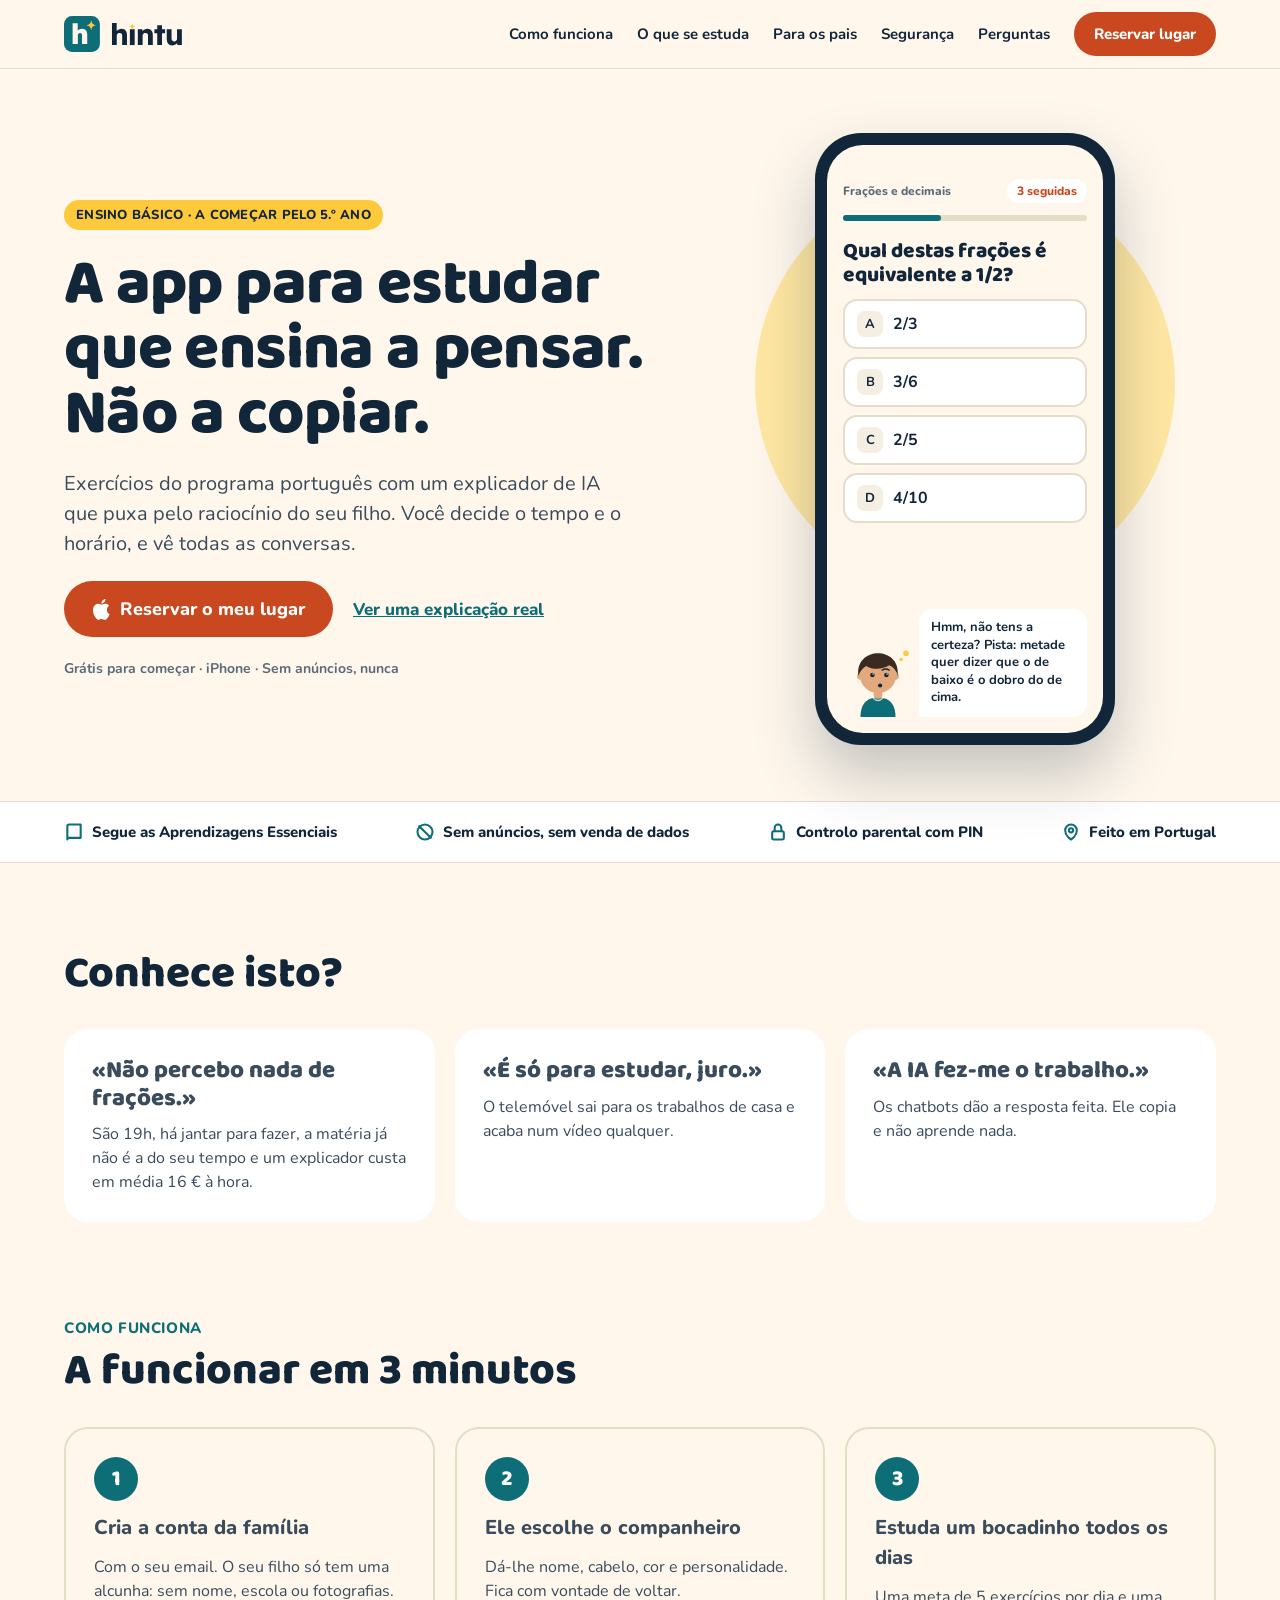
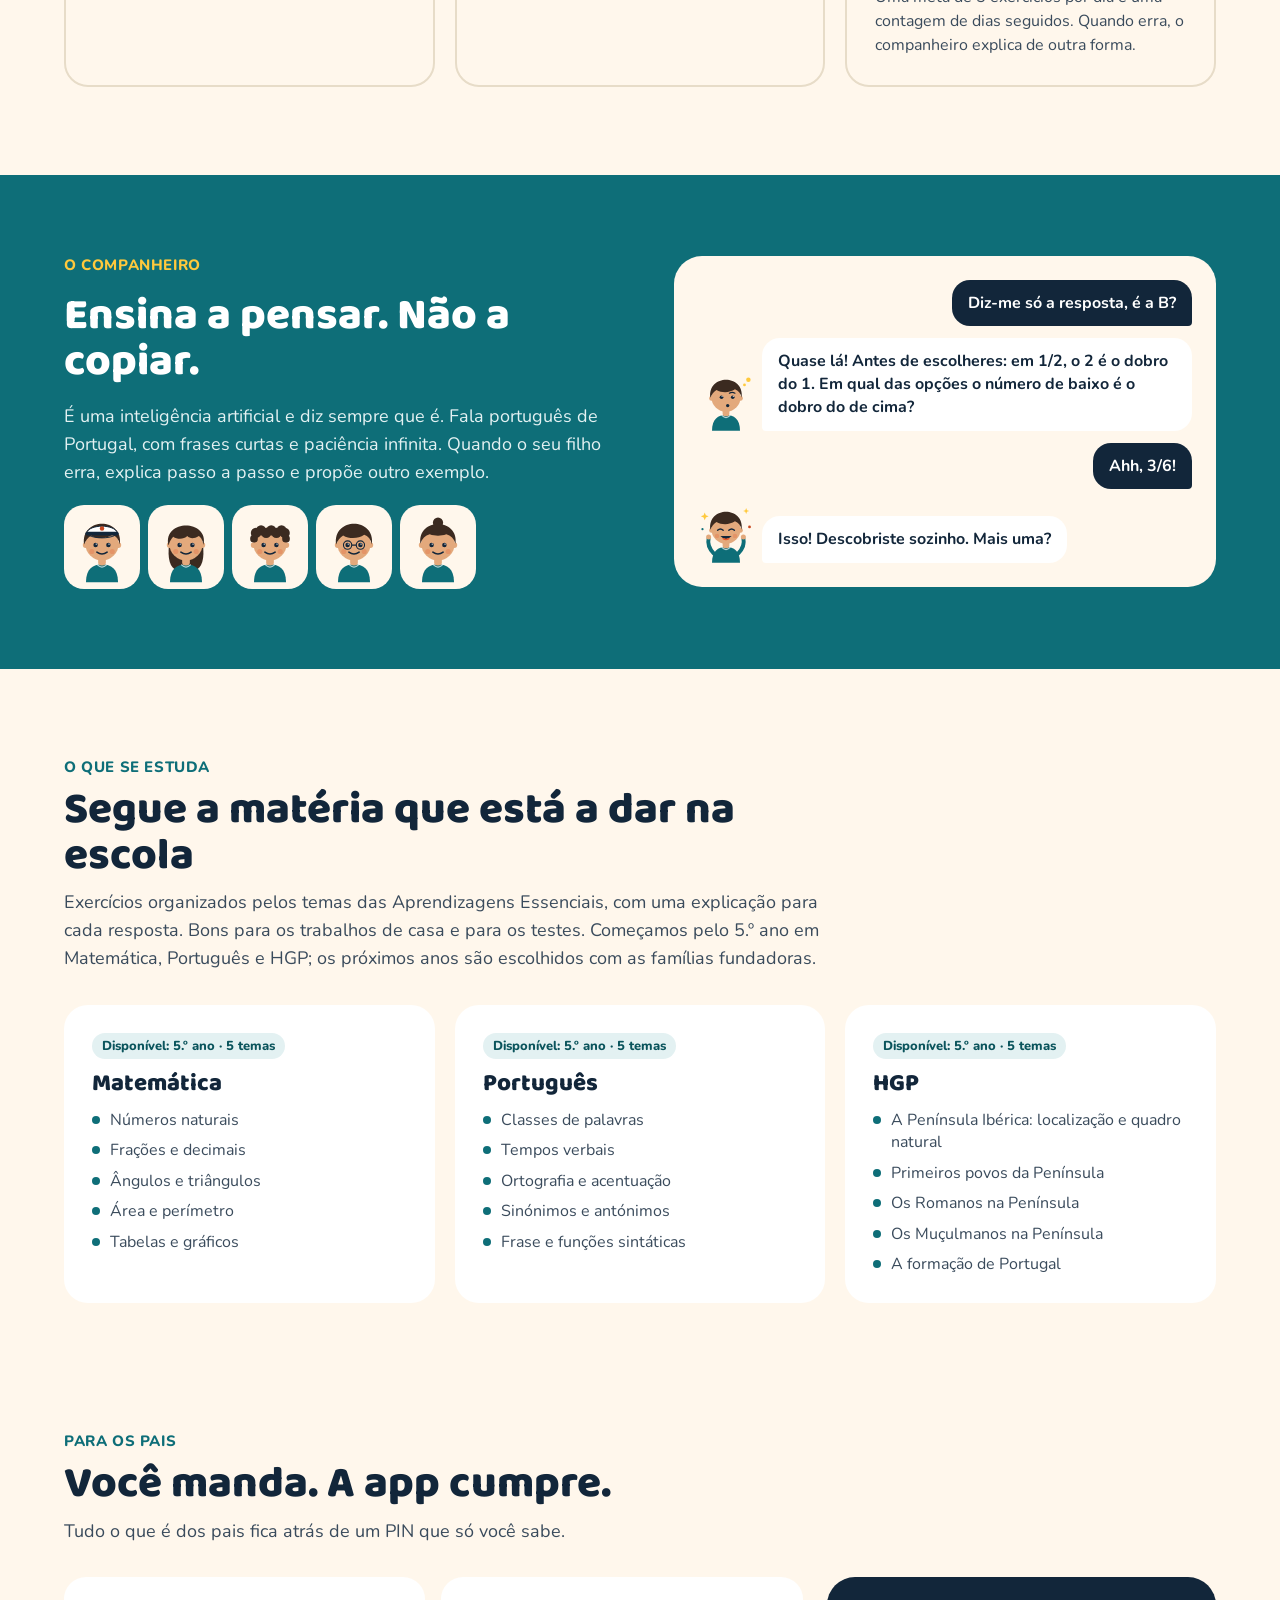
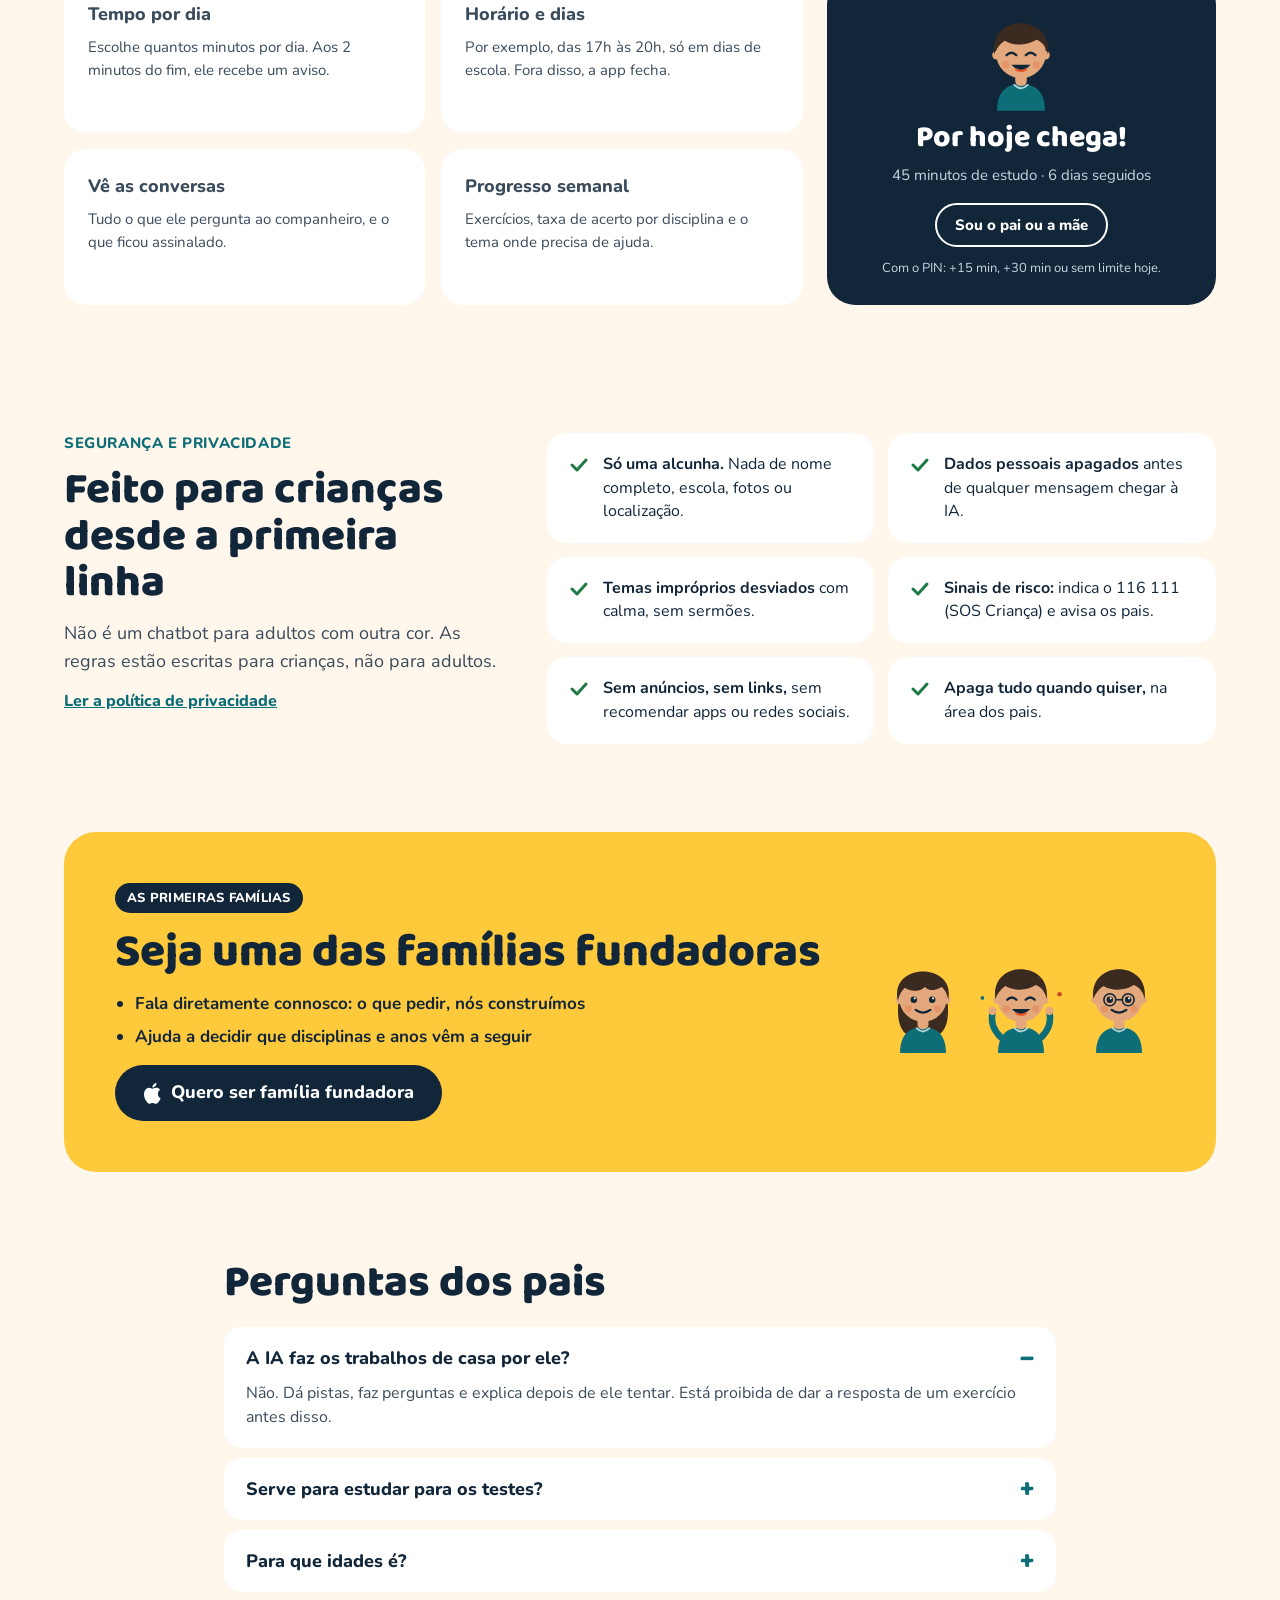
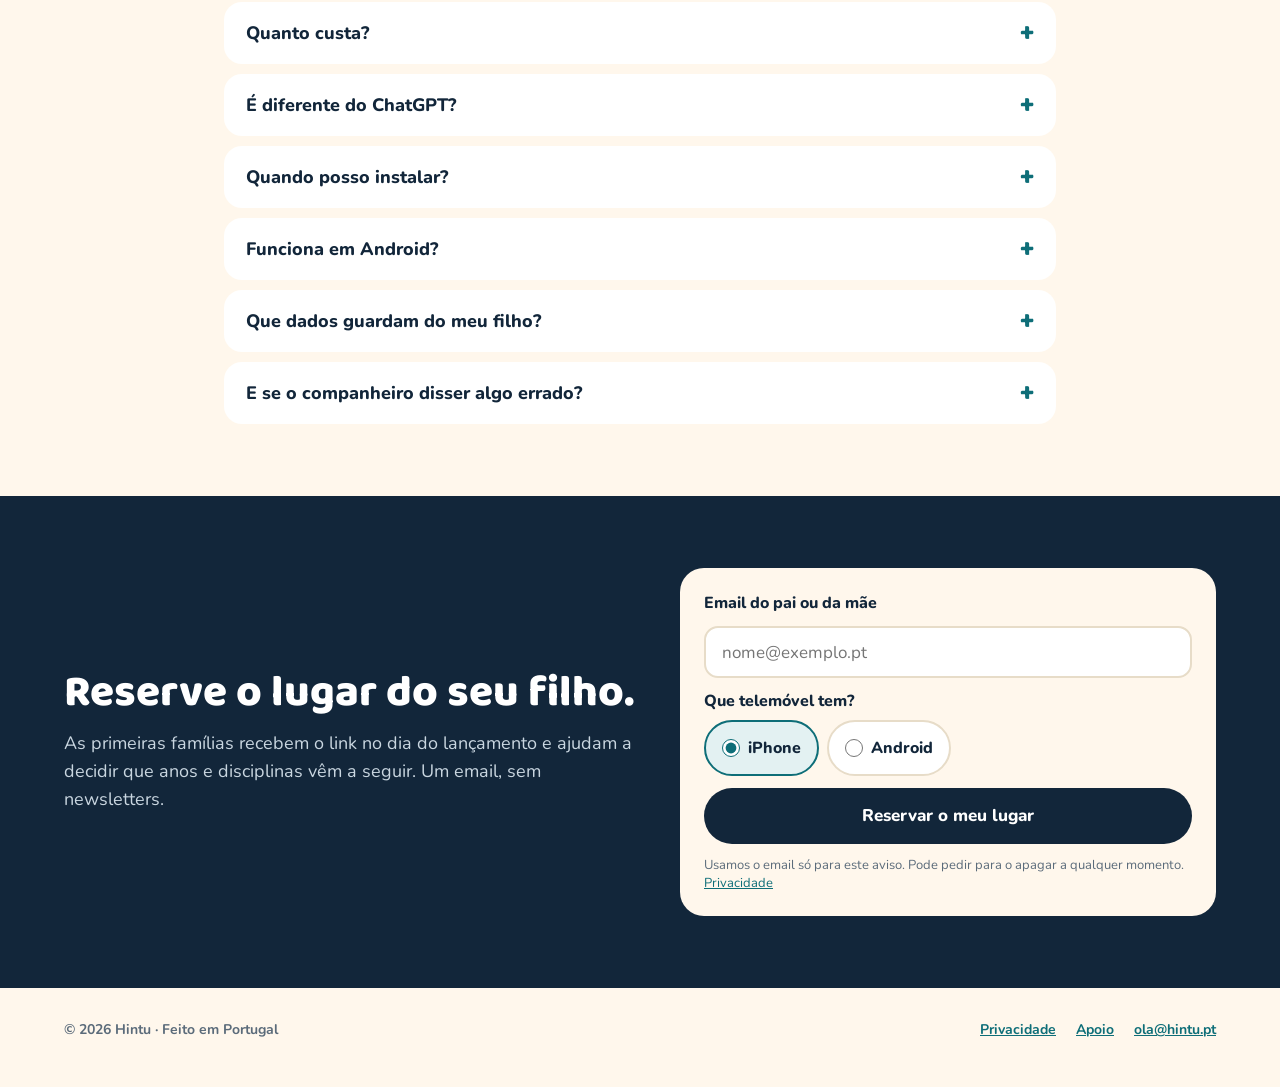
==== commit f5a1b1f6: "Site: emails apoio@ e privacidade@hintu.pt; Resend na política de privacidade Co-Authored-By: Claude" ====
--- a/index.html
+++ b/index.html
@@ -35,7 +35,11 @@
       "name": "Hintu",
       "url": "https://hintu.pt/",
       "logo": "https://hintu.pt/apple-touch-icon.png",
-      "email": "ola@hintu.pt"
+      "email": "ola@hintu.pt",
+      "contactPoint": [
+        {"@type": "ContactPoint", "contactType": "customer support", "email": "apoio@hintu.pt", "availableLanguage": "pt-PT"},
+        {"@type": "ContactPoint", "contactType": "privacy", "email": "privacidade@hintu.pt", "availableLanguage": "pt-PT"}
+      ]
     },
     {
       "@type": "WebSite",
@@ -306,7 +310,7 @@
     <details><summary>É diferente do ChatGPT?</summary><p>Sim. O ChatGPT dá a resposta feita. A Hintu está proibida de a dar antes de o seu filho tentar, só fala de matéria escolar e os pais veem todas as conversas.</p></details>
     <details><summary>Quando posso instalar?</summary><p data-faq-install>Em breve. Reserve o lugar no fim da página e enviamos o link no dia do lançamento.</p></details>
     <details><summary>Funciona em Android?</summary><p>Ainda não. Deixe o email no fim da página, escolha Android, e enviamos o link quando houver.</p></details>
-    <details><summary>Que dados guardam do meu filho?</summary><p>A alcunha, o ano, as respostas aos exercícios e as conversas com o companheiro, para as poder ver. Pode apagar tudo a qualquer momento. Os detalhes estão na <a href="/privacidade">política de privacidade</a>.</p></details>
+    <details><summary>Que dados guardam do meu filho?</summary><p>A alcunha, o ano, as respostas aos exercícios e as conversas com o companheiro, para as poder ver. Pode apagar tudo a qualquer momento. Para pedir uma cópia ou apagar dados, escreva para <a href="mailto:privacidade@hintu.pt">privacidade@hintu.pt</a>. Os detalhes estão na <a href="/privacidade">política de privacidade</a>.</p></details>
     <details><summary>E se o companheiro disser algo errado?</summary><p>Pode acontecer, como a qualquer pessoa. O seu filho pode reportar qualquer resposta com um toque, e os pais veem o aviso na área dos pais.</p></details>
   </div>
 </section>
@@ -347,6 +351,7 @@
   <span>© 2026 Hintu · Feito em Portugal</span>
   <nav aria-label="Rodapé">
     <a href="/privacidade">Privacidade</a>
+    <a href="mailto:apoio@hintu.pt">Apoio</a>
     <a href="mailto:ola@hintu.pt">ola@hintu.pt</a>
   </nav>
 </footer>
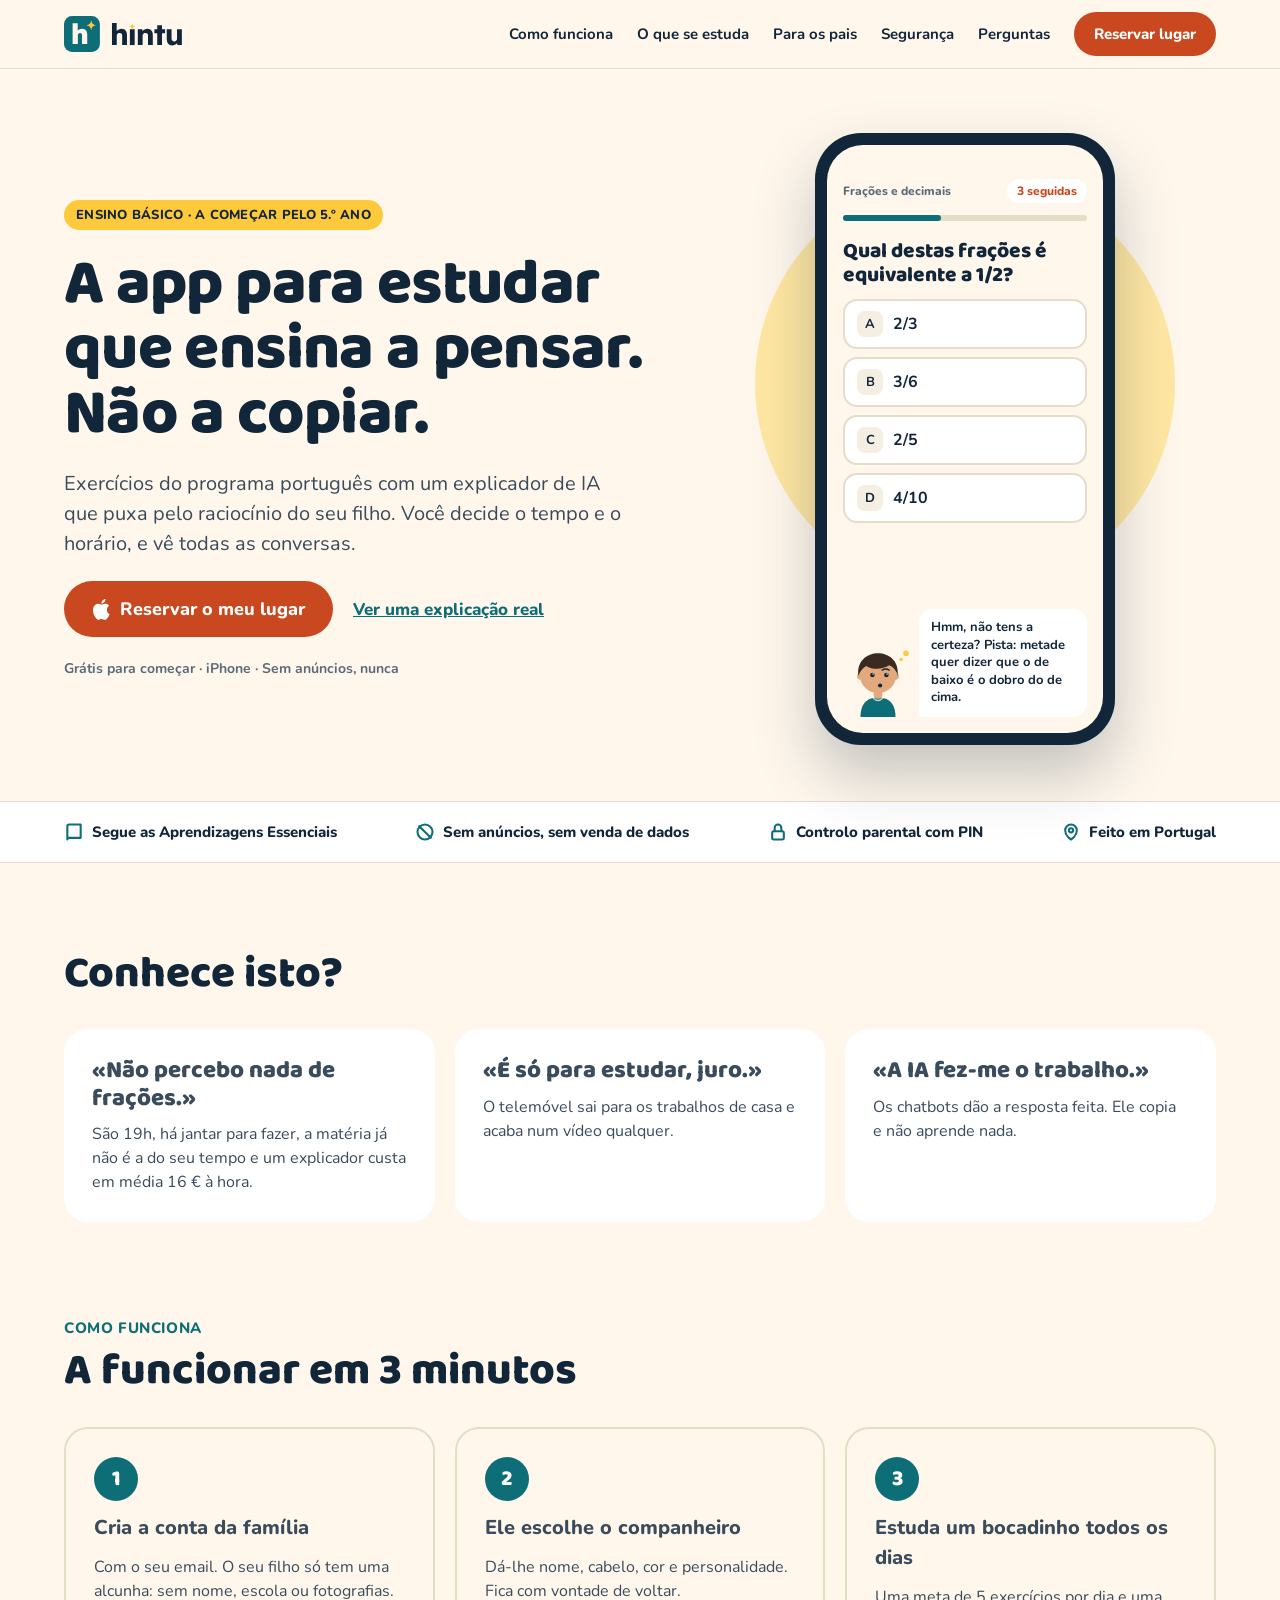
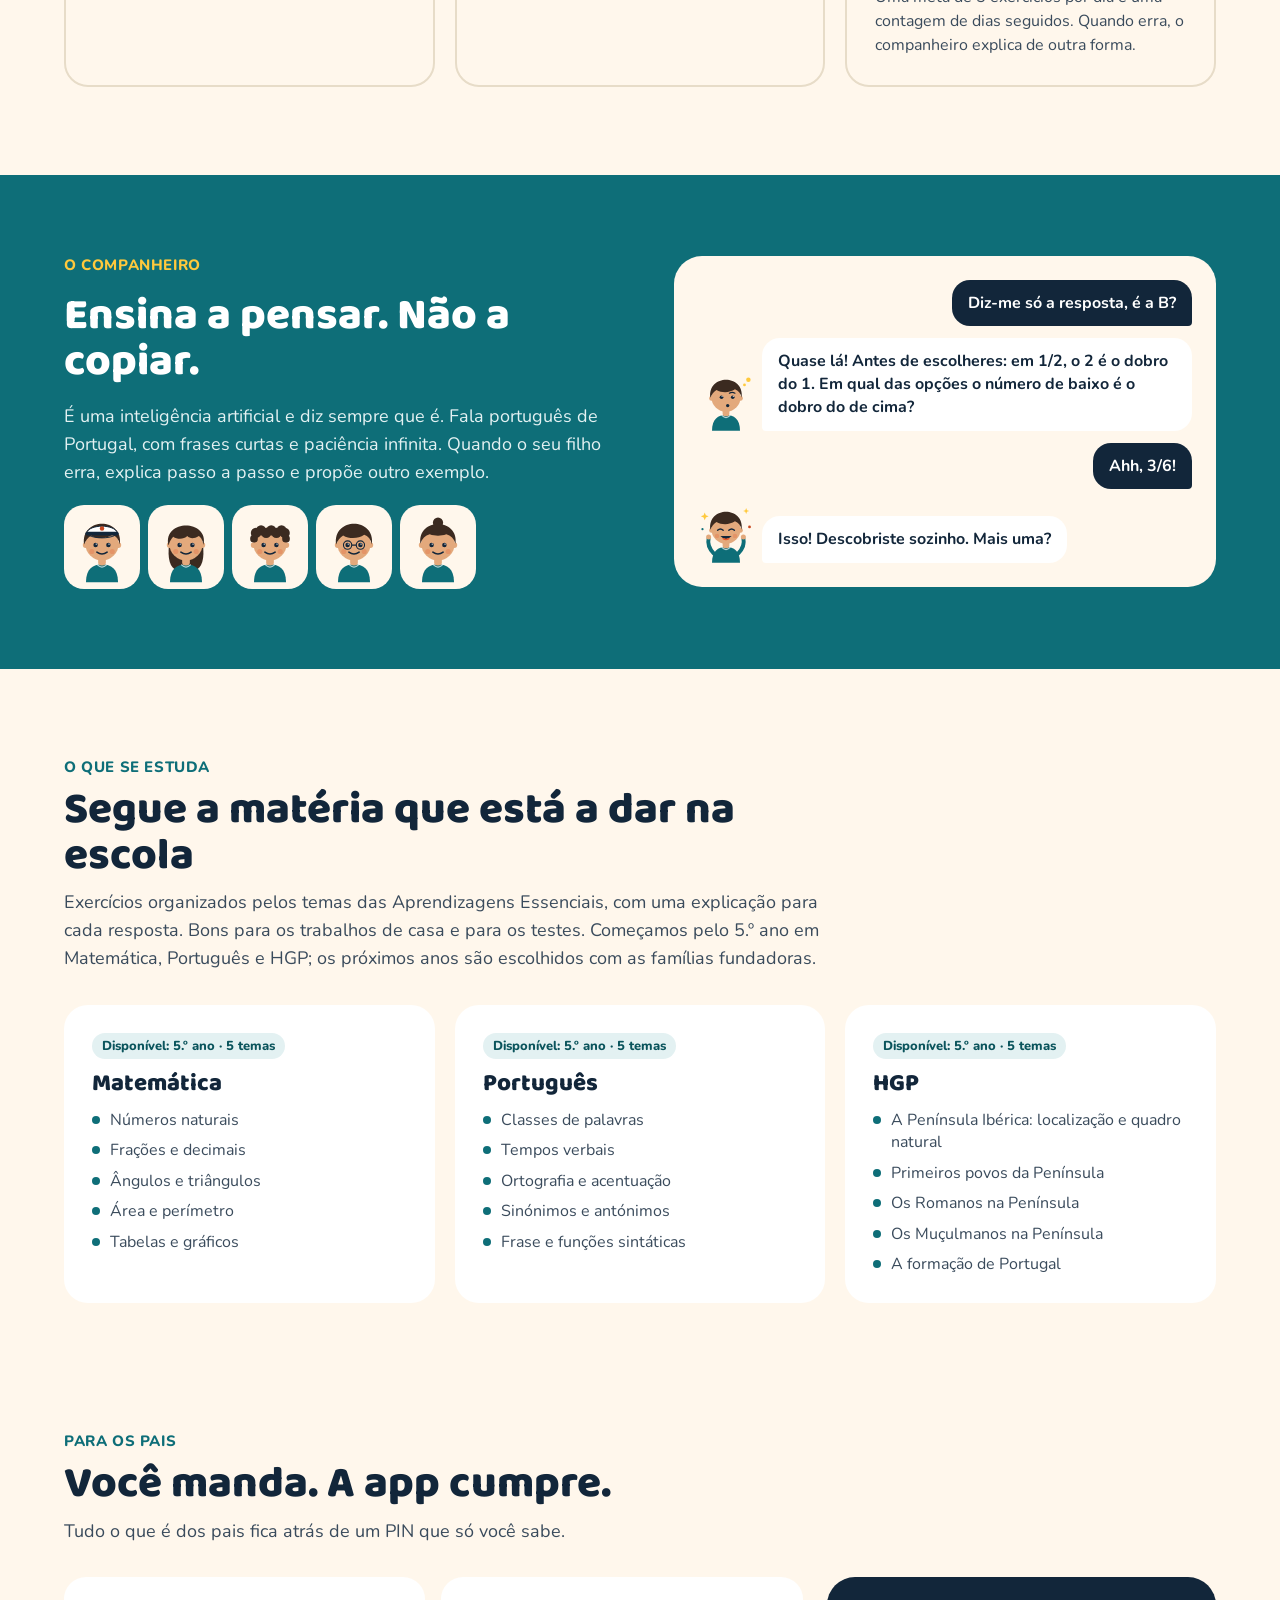
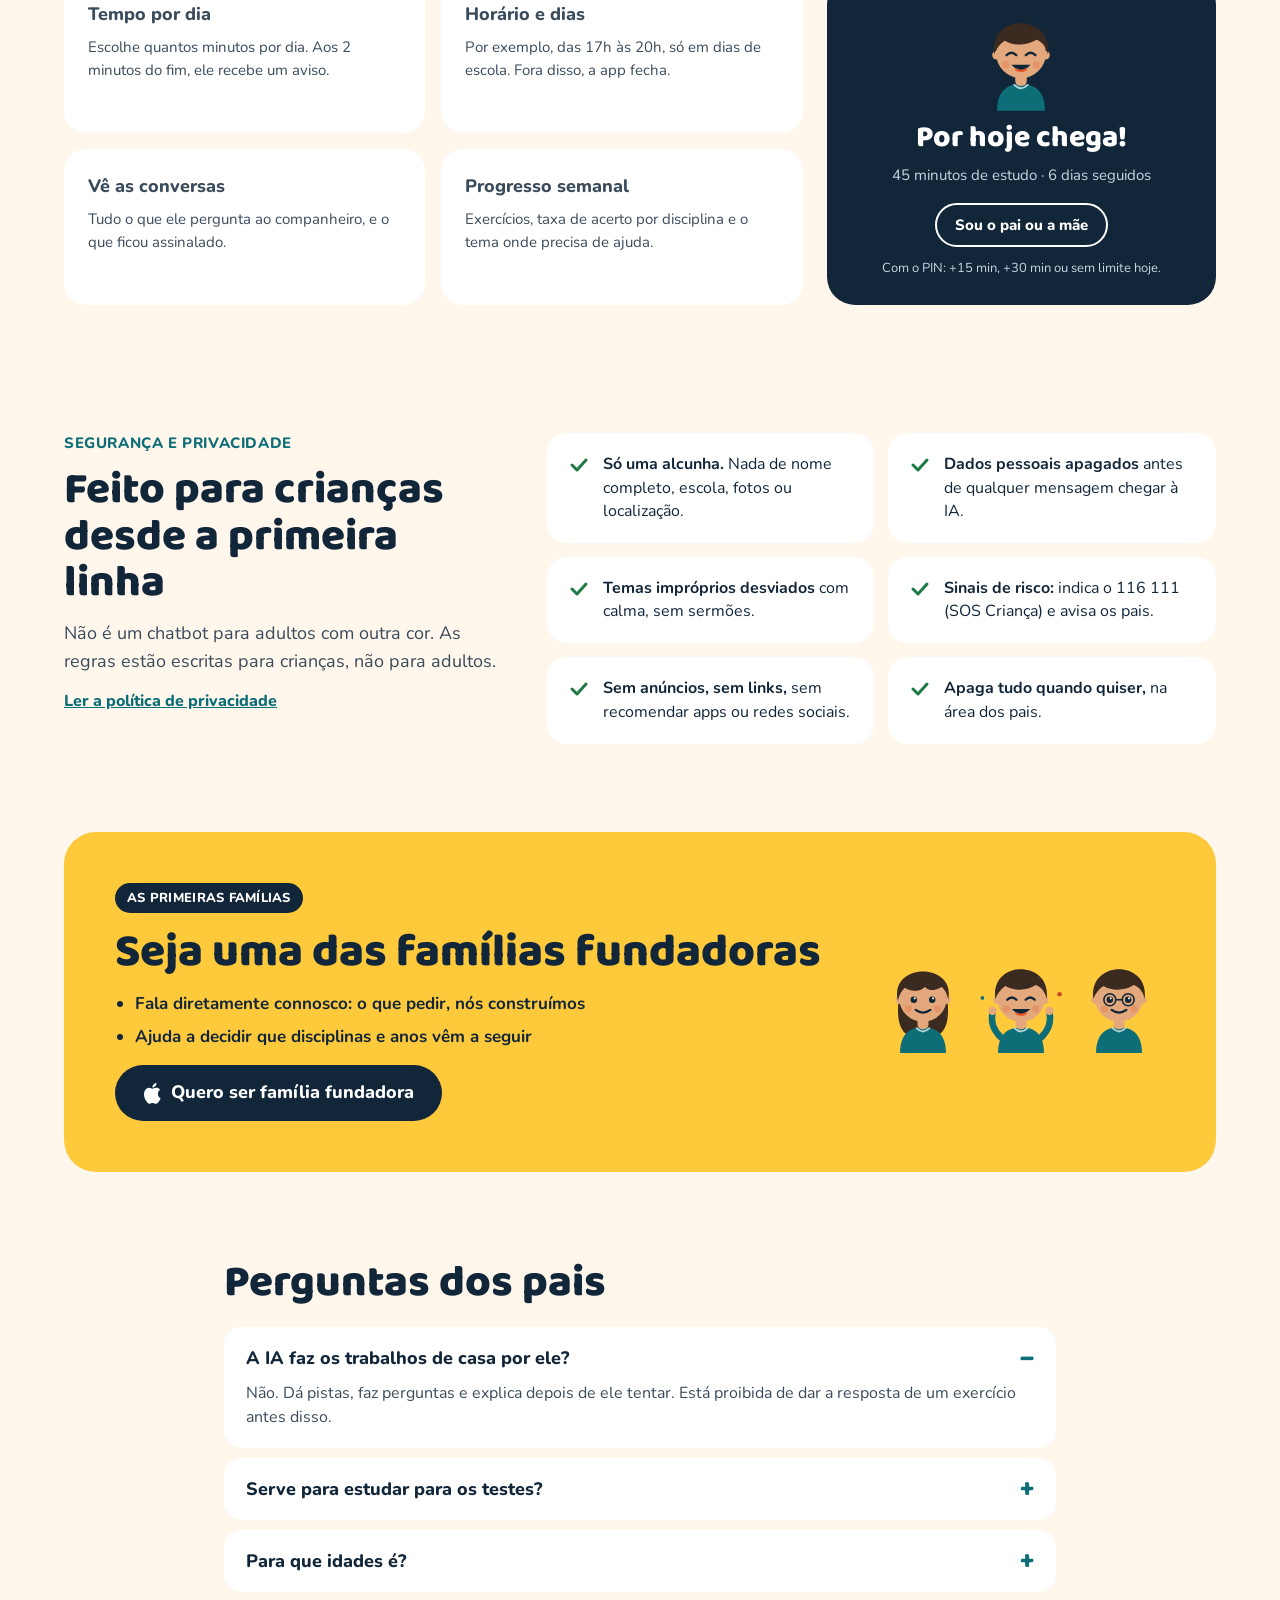
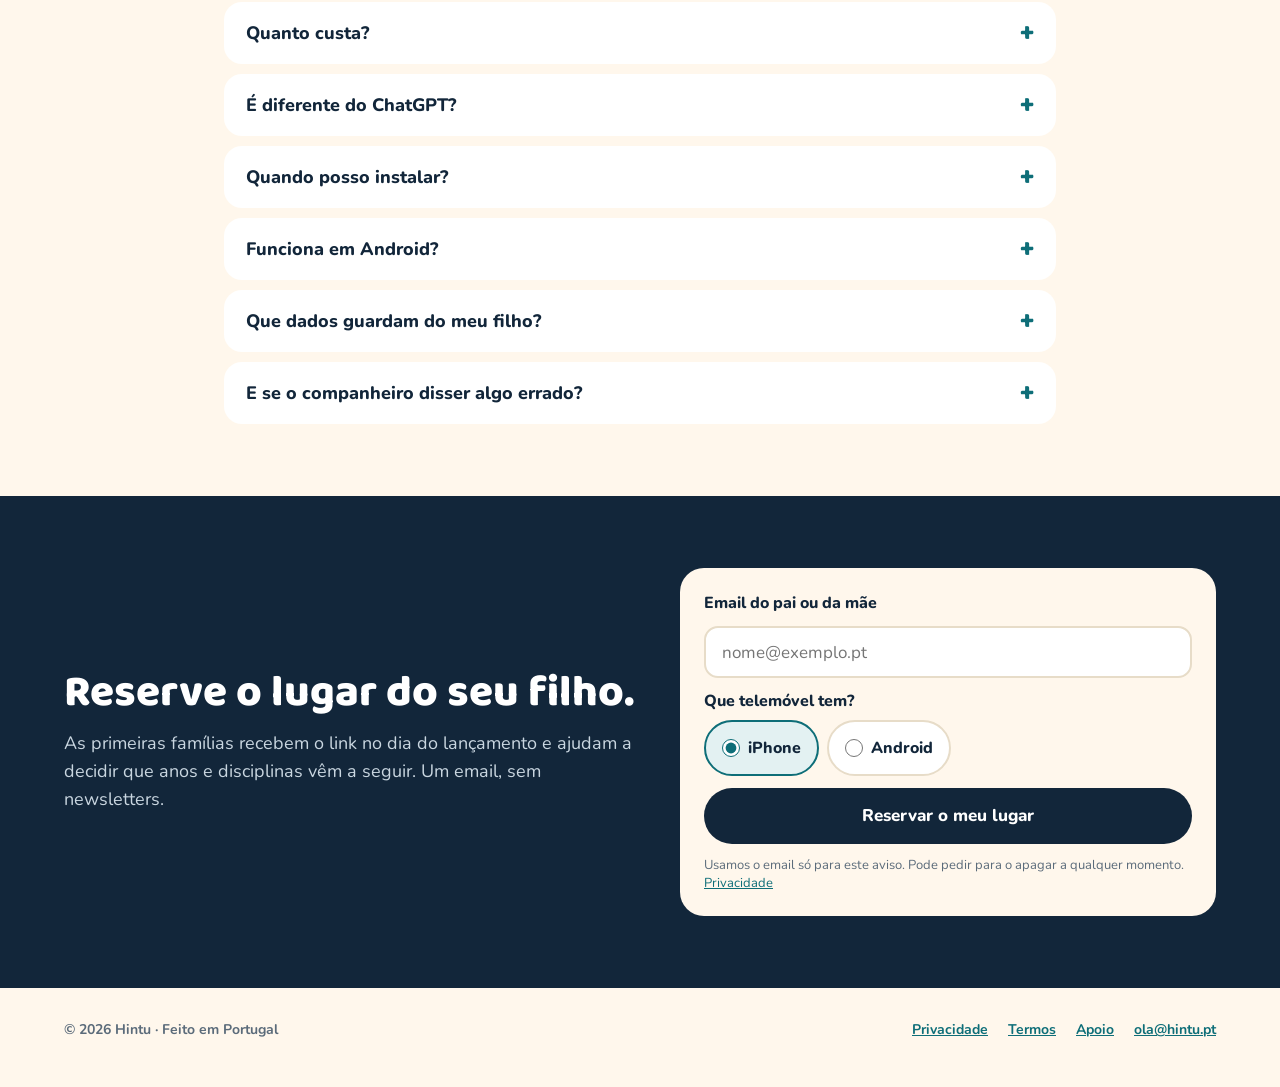
==== commit a02db805: "Termos de utilização (subscrições, EULA) Co-Authored-By: Claude Opus 5.5 <noreply@anthropic.com> Cla" ====
--- a/index.html
+++ b/index.html
@@ -68,7 +68,7 @@
         {"@type": "Question", "name": "Serve para estudar para os testes?", "acceptedAnswer": {"@type": "Answer", "text": "Sim. Os exercícios seguem os temas que estão a dar na escola, segundo as Aprendizagens Essenciais, e o companheiro explica de outra forma quando o aluno erra. Neste momento cobrimos o 5.º ano em Matemática, Português e HGP."}},
         {"@type": "Question", "name": "Para que idades é?", "acceptedAnswer": {"@type": "Answer", "text": "Para o ensino básico. Começamos pelo 5.º ano (10 a 11 anos) e vamos acrescentar os outros anos, pela ordem que as famílias fundadoras escolherem."}},
         {"@type": "Question", "name": "Quanto custa?", "acceptedAnswer": {"@type": "Answer", "text": "É grátis para começar."}},
-        {"@type": "Question", "name": "É diferente do ChatGPT?", "acceptedAnswer": {"@type": "Answer", "text": "Sim. O ChatGPT dá a resposta feita. A Hintu está proibida de a dar antes de o seu filho tentar, só fala de matéria escolar e os pais veem todas as conversas."}},
+        {"@type": "Question", "name": "É diferente do ChatGPT?", "acceptedAnswer": {"@type": "Answer", "text": "Sim. O ChatGPT dá a resposta feita. A Hintu está proibida de a dar antes de o seu filho tentar, foi feita só para crianças e os pais veem todas as conversas (a conversa livre só existe se os pais a ligarem)."}},
         {"@type": "Question", "name": "Funciona em Android?", "acceptedAnswer": {"@type": "Answer", "text": "Ainda não. Deixe o email no fim da página, escolha Android, e enviamos o link quando houver."}},
         {"@type": "Question", "name": "Que dados guardam do meu filho?", "acceptedAnswer": {"@type": "Answer", "text": "A alcunha, o ano, as respostas aos exercícios e as conversas com o companheiro, para as poder ver. Pode apagar tudo a qualquer momento."}},
         {"@type": "Question", "name": "E se o companheiro disser algo errado?", "acceptedAnswer": {"@type": "Answer", "text": "Pode acontecer, como a qualquer pessoa. O seu filho pode reportar qualquer resposta com um toque, e os pais veem o aviso na área dos pais."}}
@@ -307,7 +307,7 @@
     <details><summary>Serve para estudar para os testes?</summary><p>Sim. Os exercícios seguem os temas que estão a dar na escola, segundo as Aprendizagens Essenciais, e o companheiro explica de outra forma quando o aluno erra. Neste momento cobrimos o 5.º ano em Matemática, Português e HGP.</p></details>
     <details><summary>Para que idades é?</summary><p>Para o ensino básico. Começamos pelo 5.º ano (10 a 11 anos) e vamos acrescentar os outros anos, pela ordem que as famílias fundadoras escolherem.</p></details>
     <details><summary>Quanto custa?</summary><p>É grátis para começar.</p></details>
-    <details><summary>É diferente do ChatGPT?</summary><p>Sim. O ChatGPT dá a resposta feita. A Hintu está proibida de a dar antes de o seu filho tentar, só fala de matéria escolar e os pais veem todas as conversas.</p></details>
+    <details><summary>É diferente do ChatGPT?</summary><p>Sim. O ChatGPT dá a resposta feita. A Hintu está proibida de a dar antes de o seu filho tentar, foi feita só para crianças e os pais veem todas as conversas (a conversa livre só existe se os pais a ligarem).</p></details>
     <details><summary>Quando posso instalar?</summary><p data-faq-install>Em breve. Reserve o lugar no fim da página e enviamos o link no dia do lançamento.</p></details>
     <details><summary>Funciona em Android?</summary><p>Ainda não. Deixe o email no fim da página, escolha Android, e enviamos o link quando houver.</p></details>
     <details><summary>Que dados guardam do meu filho?</summary><p>A alcunha, o ano, as respostas aos exercícios e as conversas com o companheiro, para as poder ver. Pode apagar tudo a qualquer momento. Para pedir uma cópia ou apagar dados, escreva para <a href="mailto:privacidade@hintu.pt">privacidade@hintu.pt</a>. Os detalhes estão na <a href="/privacidade">política de privacidade</a>.</p></details>
@@ -351,6 +351,7 @@
   <span>© 2026 Hintu · Feito em Portugal</span>
   <nav aria-label="Rodapé">
     <a href="/privacidade">Privacidade</a>
+    <a href="/termos">Termos</a>
     <a href="mailto:apoio@hintu.pt">Apoio</a>
     <a href="mailto:ola@hintu.pt">ola@hintu.pt</a>
   </nav>
@@ -364,7 +365,7 @@
   <p data-sticky-note>Lançamento em breve · iPhone · Grátis para começar</p>
 </div>
 
-<script src="/site.js" defer></script>
+<script src="/site.js?v=3" defer></script>
 <script defer src="https://static.cloudflareinsights.com/beacon.min.js" data-cf-beacon='{"token": "89fdaeefa7e04f49ab7139c86f5a6e63"}'></script>
 </body>
 </html>
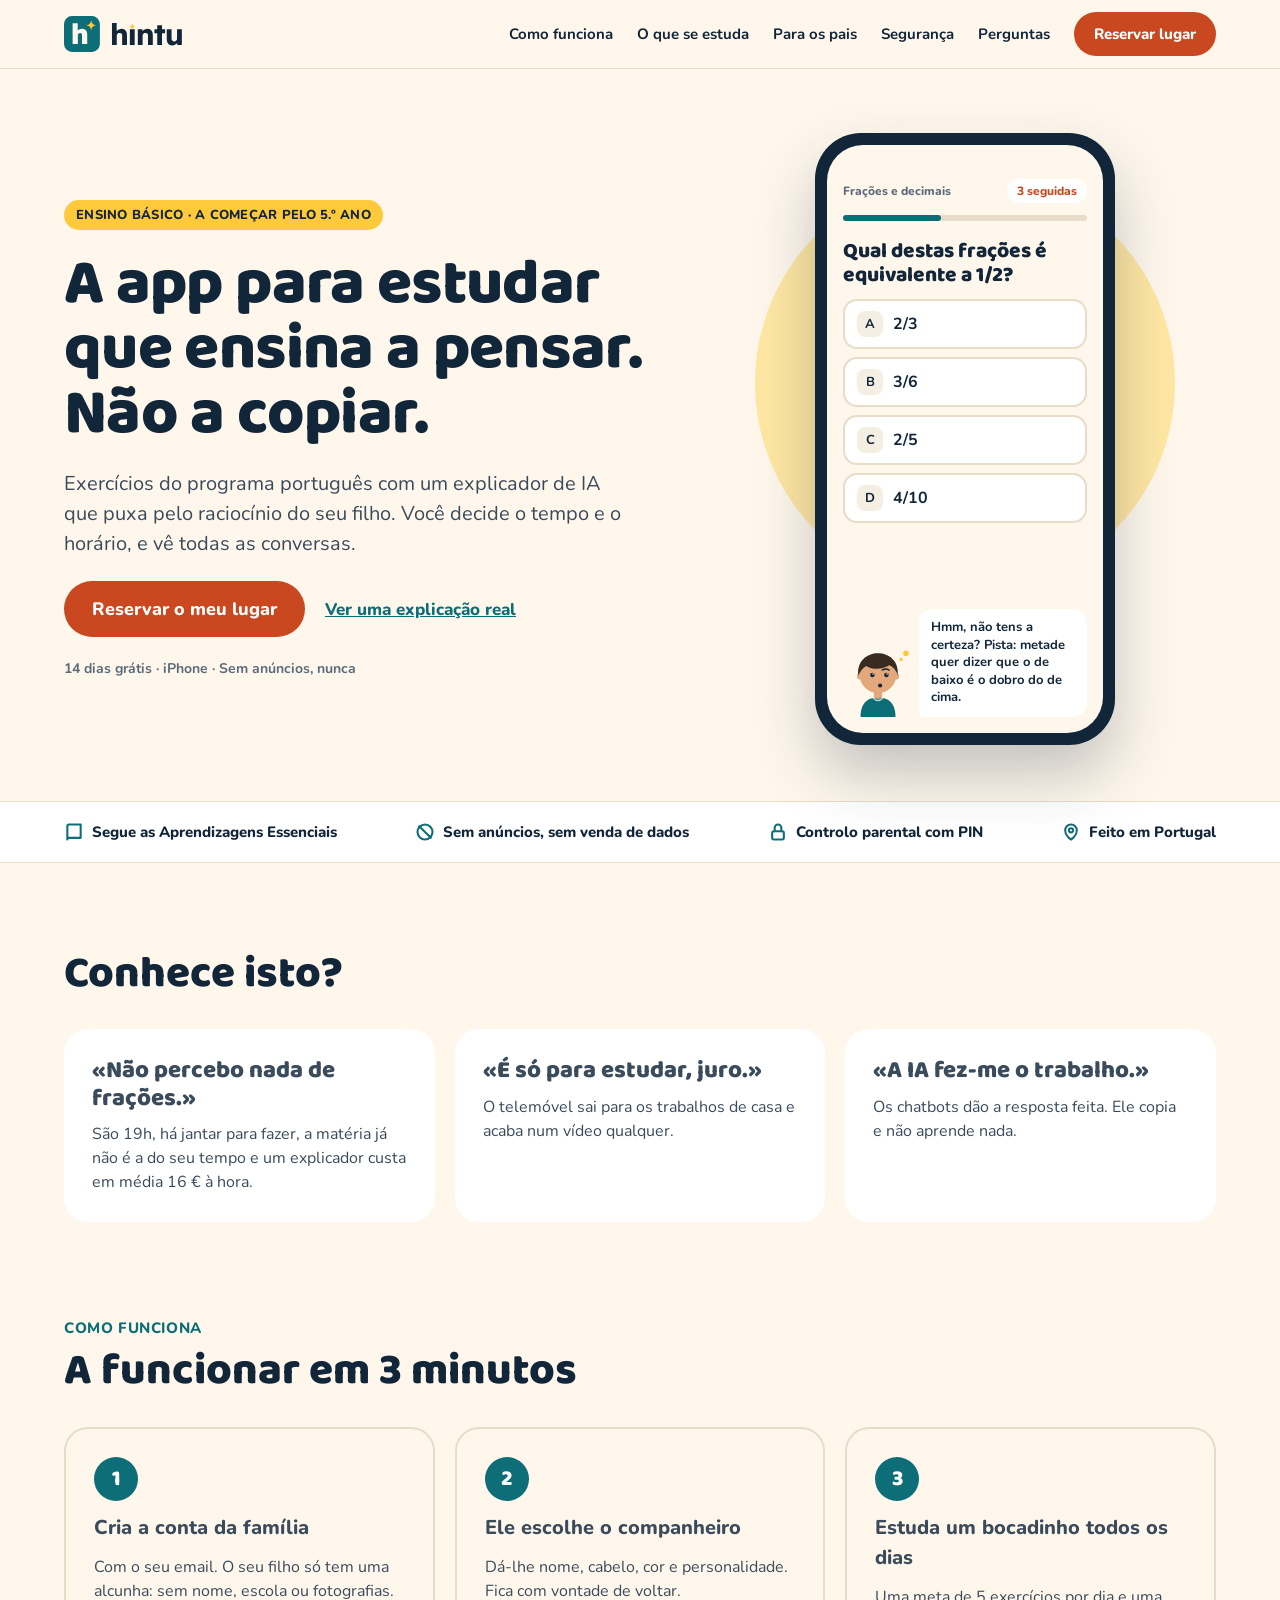
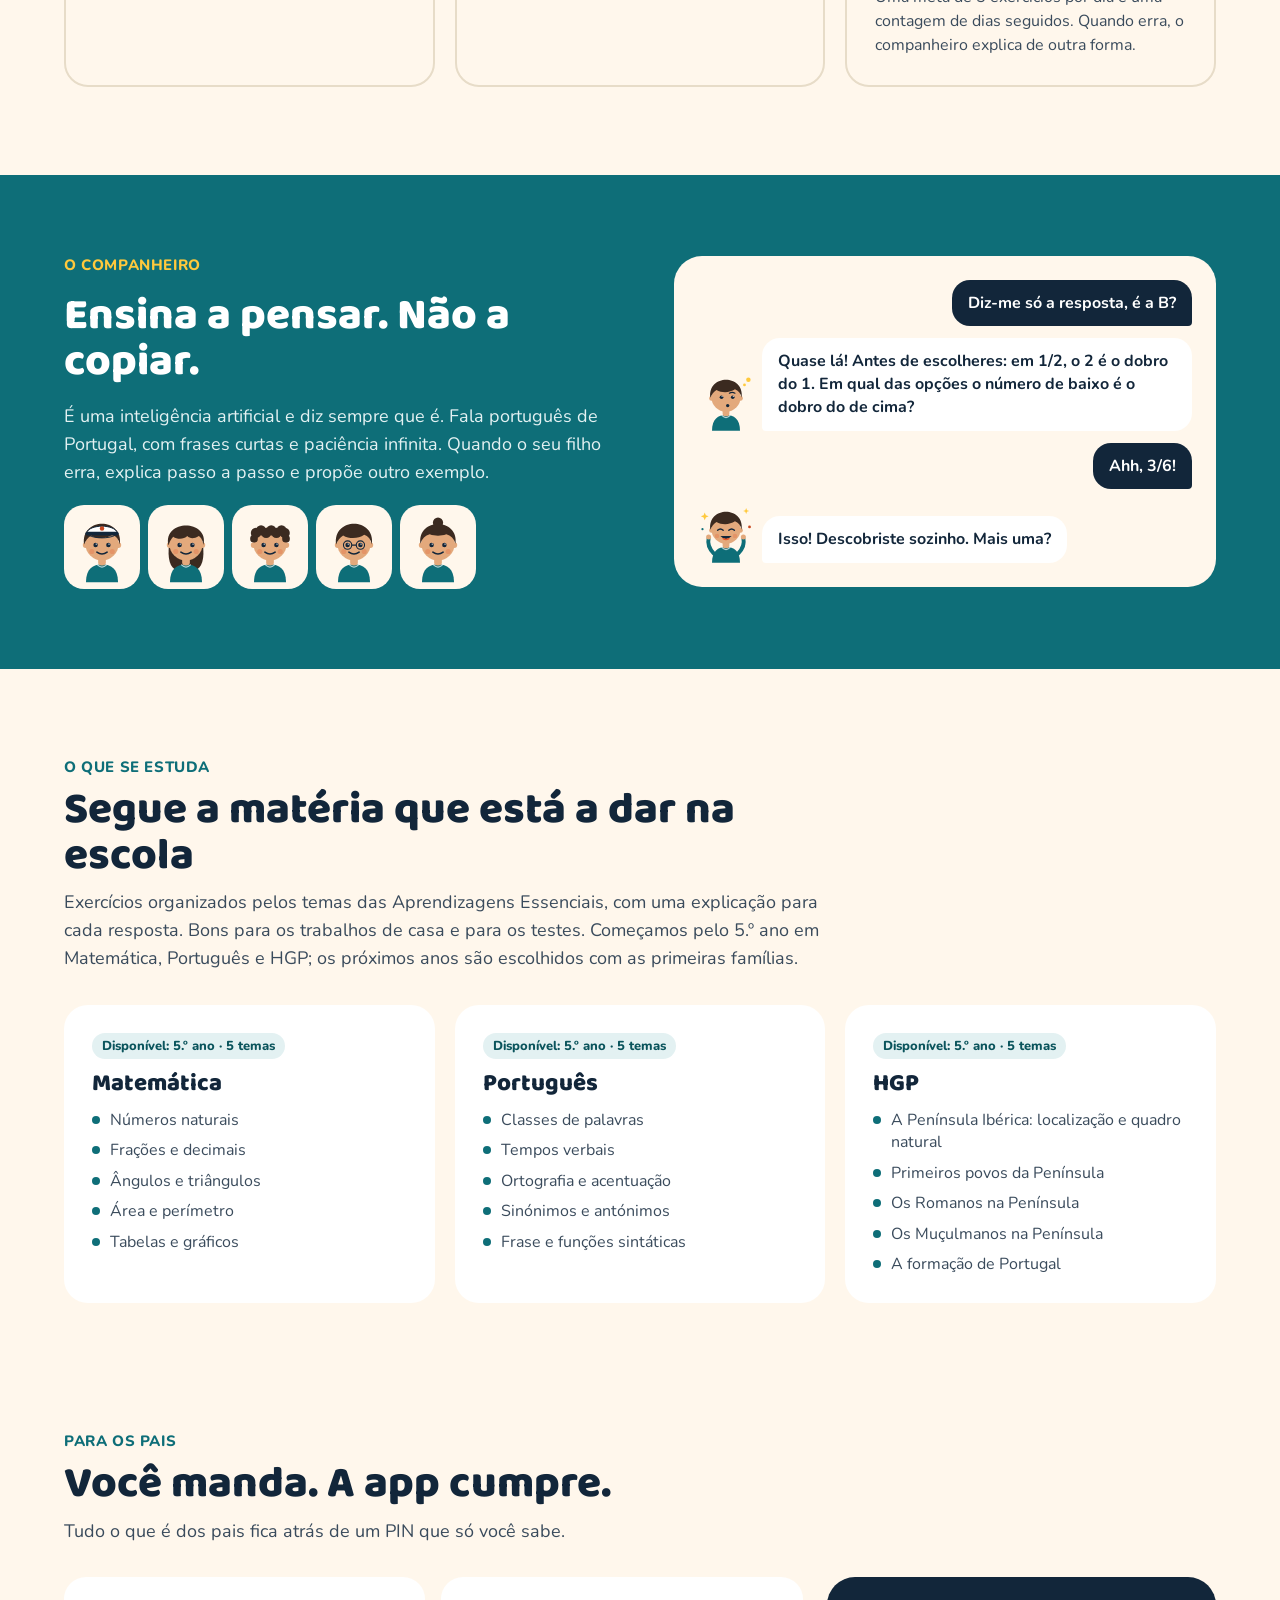
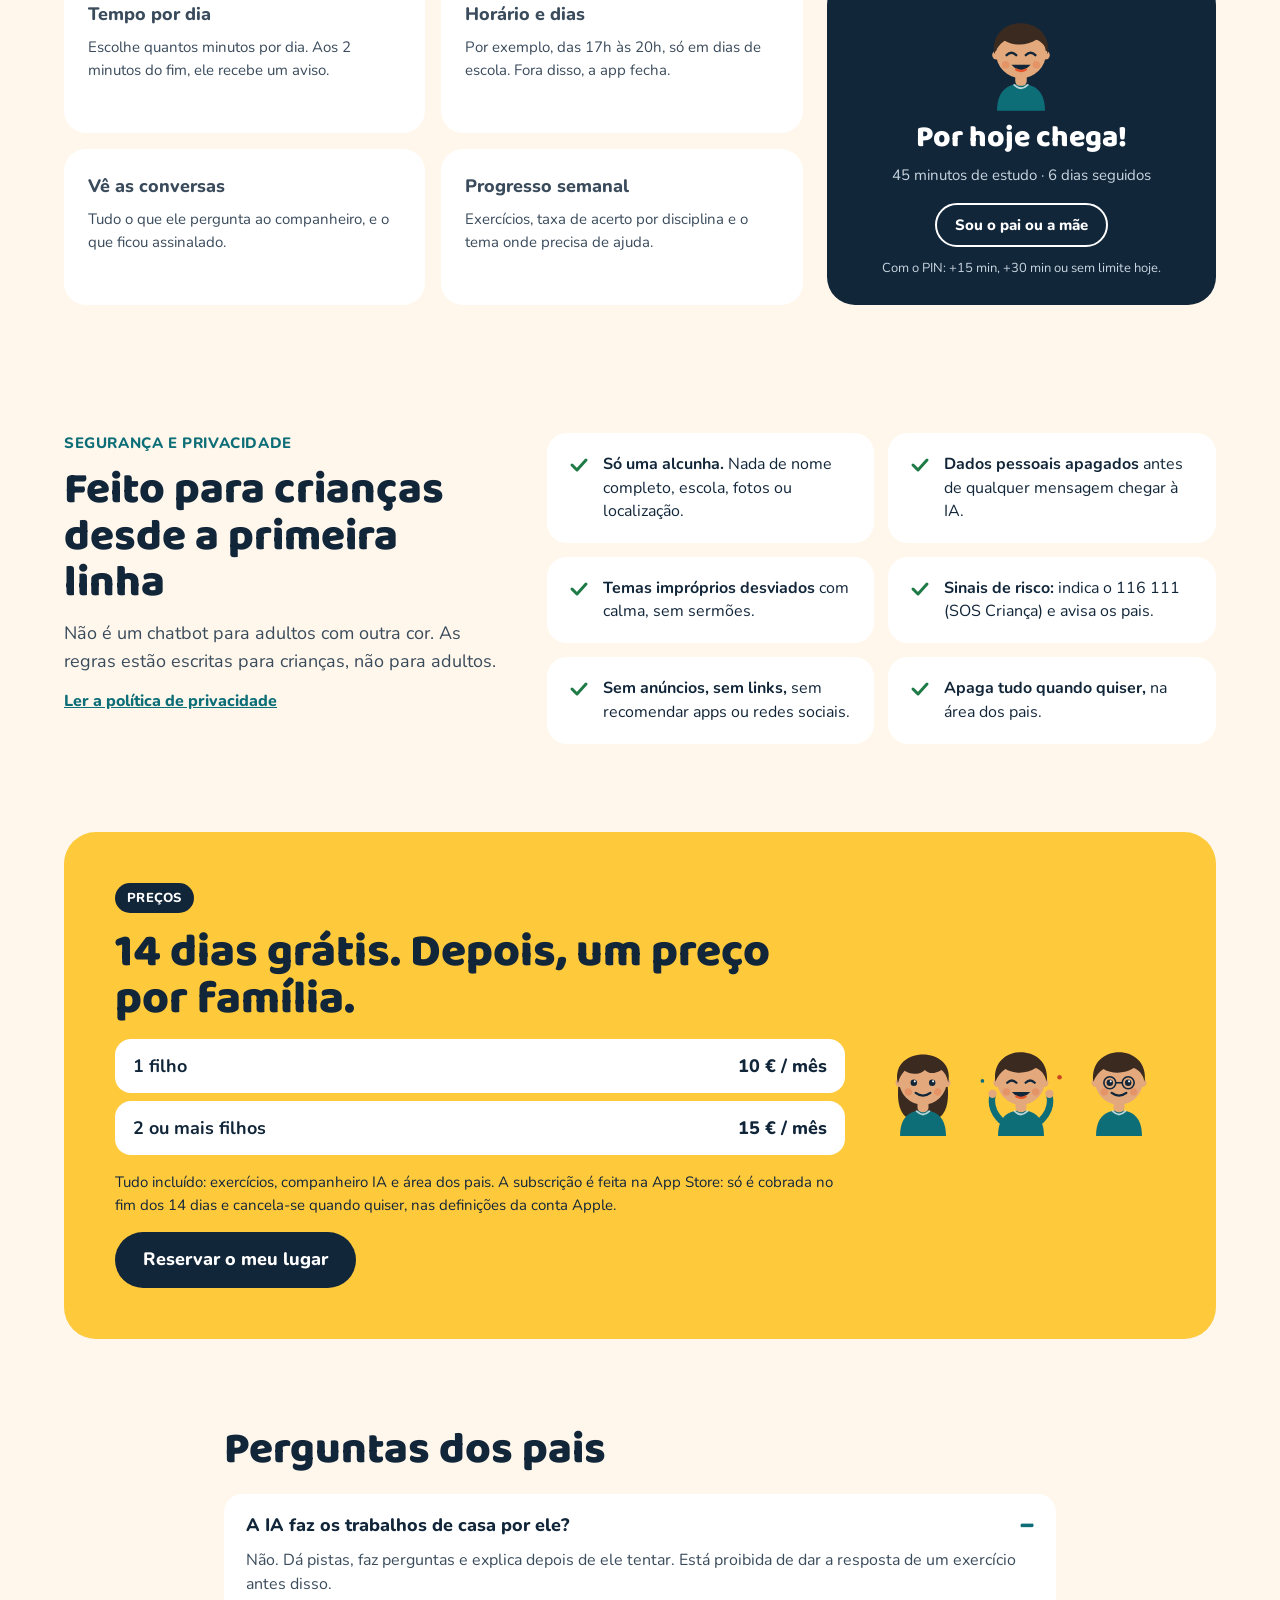
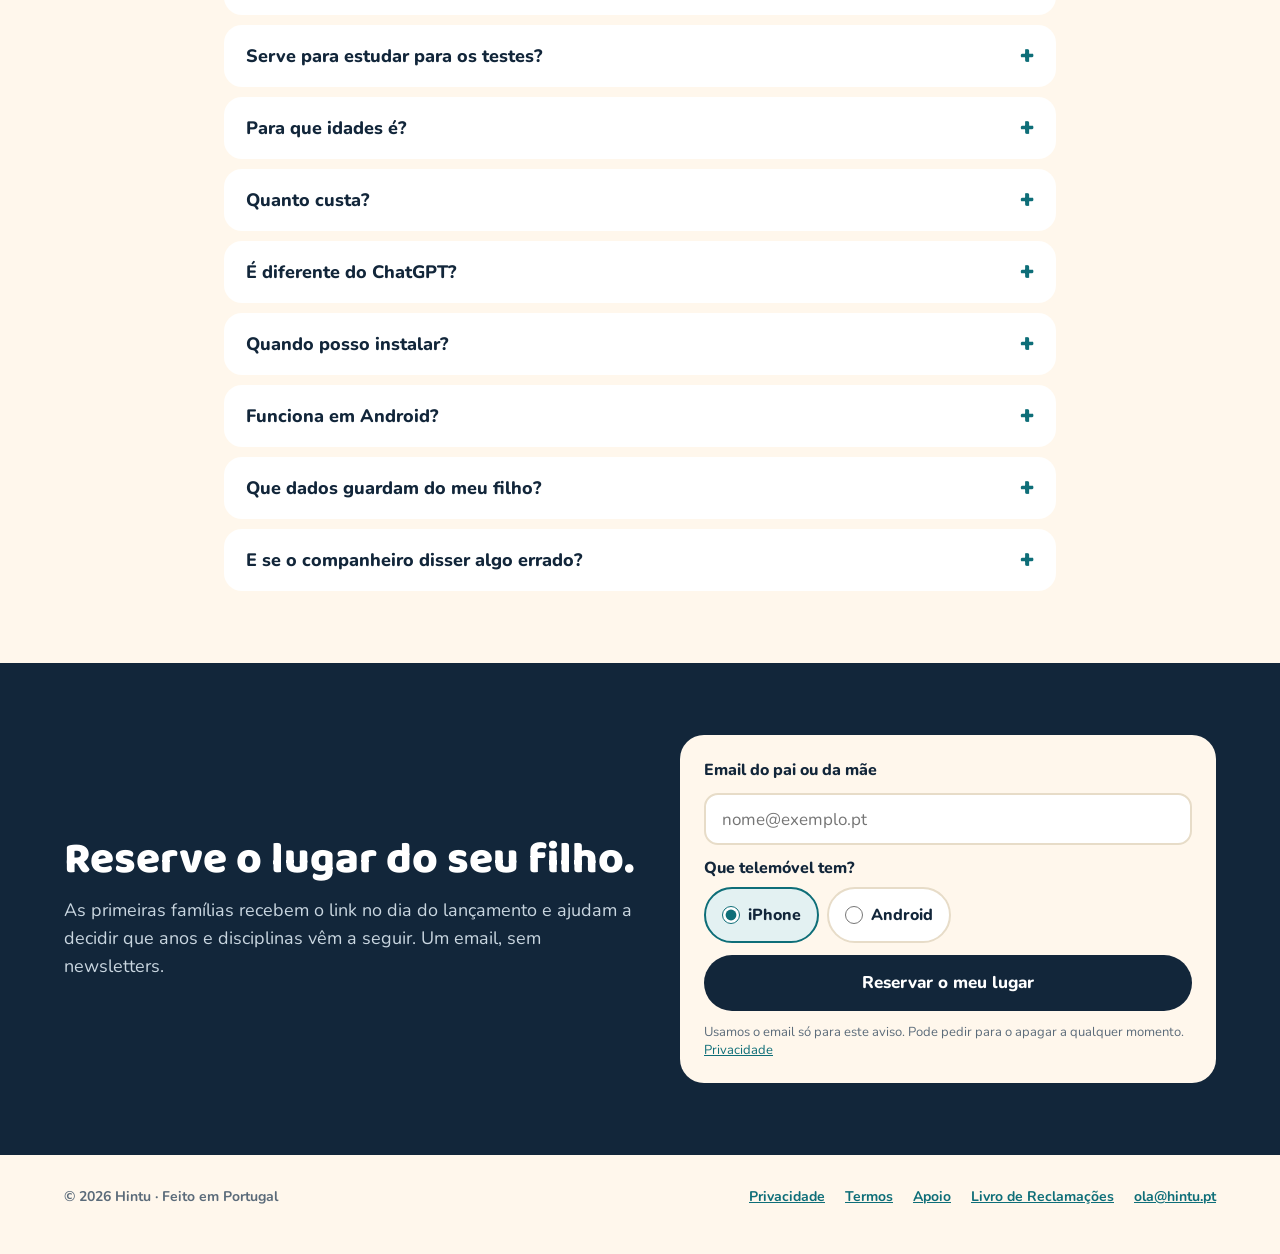
==== commit 67c72cb9: "Preços (10 €/15 €), página de apoio, Livro de Reclamações e RAL; sem logótipo da Apple nos botões da" ====
--- a/index.html
+++ b/index.html
@@ -56,7 +56,7 @@
       "applicationCategory": "EducationalApplication",
       "url": "https://hintu.pt/",
       "inLanguage": "pt-PT",
-      "offers": {"@type": "Offer", "price": "0", "priceCurrency": "EUR"},
+      "offers": {"@type": "AggregateOffer", "lowPrice": "10", "highPrice": "15", "priceCurrency": "EUR", "offerCount": 2},
       "audience": {"@type": "EducationalAudience", "educationalRole": "student", "audienceType": "Alunos do ensino básico"},
       "description": "App para estudar com um explicador de IA que dá pistas em vez de respostas. Exercícios de Matemática, Português e HGP segundo as Aprendizagens Essenciais, a começar pelo 5.º ano, com controlo parental de tempo e horário.",
       "publisher": {"@id": "https://hintu.pt/#org"}
@@ -66,8 +66,8 @@
       "mainEntity": [
         {"@type": "Question", "name": "A IA faz os trabalhos de casa por ele?", "acceptedAnswer": {"@type": "Answer", "text": "Não. Dá pistas, faz perguntas e explica depois de ele tentar. Está proibida de dar a resposta de um exercício antes disso."}},
         {"@type": "Question", "name": "Serve para estudar para os testes?", "acceptedAnswer": {"@type": "Answer", "text": "Sim. Os exercícios seguem os temas que estão a dar na escola, segundo as Aprendizagens Essenciais, e o companheiro explica de outra forma quando o aluno erra. Neste momento cobrimos o 5.º ano em Matemática, Português e HGP."}},
-        {"@type": "Question", "name": "Para que idades é?", "acceptedAnswer": {"@type": "Answer", "text": "Para o ensino básico. Começamos pelo 5.º ano (10 a 11 anos) e vamos acrescentar os outros anos, pela ordem que as famílias fundadoras escolherem."}},
-        {"@type": "Question", "name": "Quanto custa?", "acceptedAnswer": {"@type": "Answer", "text": "É grátis para começar."}},
+        {"@type": "Question", "name": "Para que idades é?", "acceptedAnswer": {"@type": "Answer", "text": "Para o ensino básico. Começamos pelo 5.º ano (10 a 11 anos) e vamos acrescentar os outros anos, pela ordem que as primeiras famílias escolherem."}},
+        {"@type": "Question", "name": "Quanto custa?", "acceptedAnswer": {"@type": "Answer", "text": "Os primeiros 14 dias são grátis. Depois: 10 € por mês (1 filho) ou 15 € por mês (2 ou mais filhos). Cancele quando quiser."}},
         {"@type": "Question", "name": "É diferente do ChatGPT?", "acceptedAnswer": {"@type": "Answer", "text": "Sim. O ChatGPT dá a resposta feita. A Hintu está proibida de a dar antes de o seu filho tentar, foi feita só para crianças e os pais veem todas as conversas (a conversa livre só existe se os pais a ligarem)."}},
         {"@type": "Question", "name": "Funciona em Android?", "acceptedAnswer": {"@type": "Answer", "text": "Ainda não. Deixe o email no fim da página, escolha Android, e enviamos o link quando houver."}},
         {"@type": "Question", "name": "Que dados guardam do meu filho?", "acceptedAnswer": {"@type": "Answer", "text": "A alcunha, o ano, as respostas aos exercícios e as conversas com o companheiro, para as poder ver. Pode apagar tudo a qualquer momento."}},
@@ -110,12 +110,11 @@
     <p class="sub">Exercícios do programa português com um explicador de IA que puxa pelo raciocínio do seu filho. Você decide o tempo e o horário, e vê todas as conversas.</p>
     <div class="cta-row">
       <a href="#lista" class="btn btn-coral" data-cta>
-        <svg class="apple" viewBox="0 0 18 22" aria-hidden="true"><path d="M14.9 11.7c0-2.6 2.1-3.8 2.2-3.9-1.2-1.8-3.1-2-3.7-2-1.6-.2-3.1.9-3.9.9-.8 0-2-.9-3.4-.9C4.4 5.9 2.8 7 1.9 8.6c-1.8 3.2-.5 7.9 1.3 10.5.9 1.3 1.9 2.7 3.2 2.6 1.3-.1 1.8-.8 3.3-.8 1.6 0 2 .8 3.4.8 1.4 0 2.3-1.3 3.1-2.6 1-1.5 1.4-2.9 1.4-3 0 0-2.7-1-2.7-4.4zM12.4 4.1c.7-.9 1.2-2 1.1-3.1-1 0-2.3.7-3 1.6-.7.8-1.2 2-1.1 3 1.1.1 2.3-.6 3-1.5z" fill="#FFFFFF"/></svg>
         <span>Reservar o meu lugar</span>
       </a>
       <a href="#companheiro" class="link-strong" data-alt>Ver uma explicação real</a>
     </div>
-    <p class="micro" data-micro>Grátis para começar · iPhone · Sem anúncios, nunca</p>
+    <p class="micro" data-micro>14 dias grátis · iPhone · Sem anúncios, nunca</p>
   </div>
 
   <div class="hero-art">
@@ -197,7 +196,7 @@
   <div style="display:flex;flex-direction:column;gap:10px;max-width:760px">
     <span class="eyebrow">O QUE SE ESTUDA</span>
     <h2 id="h-materia" class="h2">Segue a matéria que está a dar na escola</h2>
-    <p class="lead">Exercícios organizados pelos temas das Aprendizagens Essenciais, com uma explicação para cada resposta. Bons para os trabalhos de casa e para os testes. Começamos pelo 5.º ano em Matemática, Português e HGP; os próximos anos são escolhidos com as famílias fundadoras.</p>
+    <p class="lead">Exercícios organizados pelos temas das Aprendizagens Essenciais, com uma explicação para cada resposta. Bons para os trabalhos de casa e para os testes. Começamos pelo 5.º ano em Matemática, Português e HGP; os próximos anos são escolhidos com as primeiras famílias.</p>
   </div>
   <div class="subjects">
     <div class="subj">
@@ -276,20 +275,18 @@
   </ul>
 </section>
 
-<section class="founders wrap" aria-labelledby="h-fund">
+<section id="precos" class="founders wrap" aria-labelledby="h-precos">
   <div class="box">
     <div class="copy">
-      <span class="tag">AS PRIMEIRAS FAMÍLIAS</span>
-      <h2 id="h-fund">Seja uma das famílias fundadoras</h2>
-      <ul>
-        <li>Fala diretamente connosco: o que pedir, nós construímos</li>
-        <li>Ajuda a decidir que disciplinas e anos vêm a seguir</li>
+      <span class="tag">PREÇOS</span>
+      <h2 id="h-precos">14 dias grátis. Depois, um preço por família.</h2>
+      <ul class="price-list">
+        <li><span>1 filho</span><b>10 € / mês</b></li>
+        <li><span>2 ou mais filhos</span><b>15 € / mês</b></li>
       </ul>
+      <p class="fine-dark">Tudo incluído: exercícios, companheiro IA e área dos pais. A subscrição é feita na App Store: só é cobrada no fim dos 14 dias e cancela-se quando quiser, nas definições da conta Apple.</p>
       <div class="cta-row">
-        <a href="#lista" class="btn btn-ink" data-cta>
-          <svg class="apple" viewBox="0 0 18 22" aria-hidden="true"><path d="M14.9 11.7c0-2.6 2.1-3.8 2.2-3.9-1.2-1.8-3.1-2-3.7-2-1.6-.2-3.1.9-3.9.9-.8 0-2-.9-3.4-.9C4.4 5.9 2.8 7 1.9 8.6c-1.8 3.2-.5 7.9 1.3 10.5.9 1.3 1.9 2.7 3.2 2.6 1.3-.1 1.8-.8 3.3-.8 1.6 0 2 .8 3.4.8 1.4 0 2.3-1.3 3.1-2.6 1-1.5 1.4-2.9 1.4-3 0 0-2.7-1-2.7-4.4zM12.4 4.1c.7-.9 1.2-2 1.1-3.1-1 0-2.3.7-3 1.6-.7.8-1.2 2-1.1 3 1.1.1 2.3-.6 3-1.5z" fill="#FFFFFF"/></svg>
-          <span>Quero ser família fundadora</span>
-        </a>
+        <a href="#lista" class="btn btn-ink" data-cta><span>Reservar o meu lugar</span></a>
       </div>
     </div>
     <div class="pals" aria-hidden="true">
@@ -305,8 +302,8 @@
   <div style="display:flex;flex-direction:column;gap:10px">
     <details open><summary>A IA faz os trabalhos de casa por ele?</summary><p>Não. Dá pistas, faz perguntas e explica depois de ele tentar. Está proibida de dar a resposta de um exercício antes disso.</p></details>
     <details><summary>Serve para estudar para os testes?</summary><p>Sim. Os exercícios seguem os temas que estão a dar na escola, segundo as Aprendizagens Essenciais, e o companheiro explica de outra forma quando o aluno erra. Neste momento cobrimos o 5.º ano em Matemática, Português e HGP.</p></details>
-    <details><summary>Para que idades é?</summary><p>Para o ensino básico. Começamos pelo 5.º ano (10 a 11 anos) e vamos acrescentar os outros anos, pela ordem que as famílias fundadoras escolherem.</p></details>
-    <details><summary>Quanto custa?</summary><p>É grátis para começar.</p></details>
+    <details><summary>Para que idades é?</summary><p>Para o ensino básico. Começamos pelo 5.º ano (10 a 11 anos) e vamos acrescentar os outros anos, pela ordem que as primeiras famílias escolherem.</p></details>
+    <details><summary>Quanto custa?</summary><p>Os primeiros 14 dias são grátis. Depois, 10 € por mês para 1 filho ou 15 € por mês para 2 ou mais filhos. Só é cobrado no fim dos 14 dias e pode cancelar antes, nas definições da conta Apple. <a href="#precos">Ver preços</a></p></details>
     <details><summary>É diferente do ChatGPT?</summary><p>Sim. O ChatGPT dá a resposta feita. A Hintu está proibida de a dar antes de o seu filho tentar, foi feita só para crianças e os pais veem todas as conversas (a conversa livre só existe se os pais a ligarem).</p></details>
     <details><summary>Quando posso instalar?</summary><p data-faq-install>Em breve. Reserve o lugar no fim da página e enviamos o link no dia do lançamento.</p></details>
     <details><summary>Funciona em Android?</summary><p>Ainda não. Deixe o email no fim da página, escolha Android, e enviamos o link quando houver.</p></details>
@@ -352,17 +349,17 @@
   <nav aria-label="Rodapé">
     <a href="/privacidade">Privacidade</a>
     <a href="/termos">Termos</a>
-    <a href="mailto:apoio@hintu.pt">Apoio</a>
+    <a href="/apoio">Apoio</a>
+    <a href="https://www.livroreclamacoes.pt" target="_blank" rel="noopener">Livro de Reclamações</a>
     <a href="mailto:ola@hintu.pt">ola@hintu.pt</a>
   </nav>
 </footer>
 
 <div class="sticky-cta" aria-hidden="true">
   <a href="#lista" class="btn btn-coral" data-cta tabindex="-1">
-    <svg class="apple" viewBox="0 0 18 22" aria-hidden="true"><path d="M14.9 11.7c0-2.6 2.1-3.8 2.2-3.9-1.2-1.8-3.1-2-3.7-2-1.6-.2-3.1.9-3.9.9-.8 0-2-.9-3.4-.9C4.4 5.9 2.8 7 1.9 8.6c-1.8 3.2-.5 7.9 1.3 10.5.9 1.3 1.9 2.7 3.2 2.6 1.3-.1 1.8-.8 3.3-.8 1.6 0 2 .8 3.4.8 1.4 0 2.3-1.3 3.1-2.6 1-1.5 1.4-2.9 1.4-3 0 0-2.7-1-2.7-4.4zM12.4 4.1c.7-.9 1.2-2 1.1-3.1-1 0-2.3.7-3 1.6-.7.8-1.2 2-1.1 3 1.1.1 2.3-.6 3-1.5z" fill="#FFFFFF"/></svg>
     <span>Reservar o meu lugar</span>
   </a>
-  <p data-sticky-note>Lançamento em breve · iPhone · Grátis para começar</p>
+  <p data-sticky-note>Lançamento em breve · iPhone · 14 dias grátis</p>
 </div>
 
 <script src="/site.js?v=3" defer></script>
--- a/site.css
+++ b/site.css
@@ -231,3 +231,8 @@
   .nav-links a:not(.btn){padding:14px 4px;border-bottom:1px solid var(--line);font-size:17px}
   .nav-links .btn{margin-top:12px}
 }
+
+.price-list{list-style:none;padding:0!important;margin:0;display:flex;flex-direction:column;gap:8px}
+.price-list li{display:flex;justify-content:space-between;gap:16px;background:#fff;border-radius:16px;padding:14px 18px;font-size:18px}
+.price-list b{font-weight:800}
+.fine-dark{margin:0;font-size:15px;line-height:1.5}
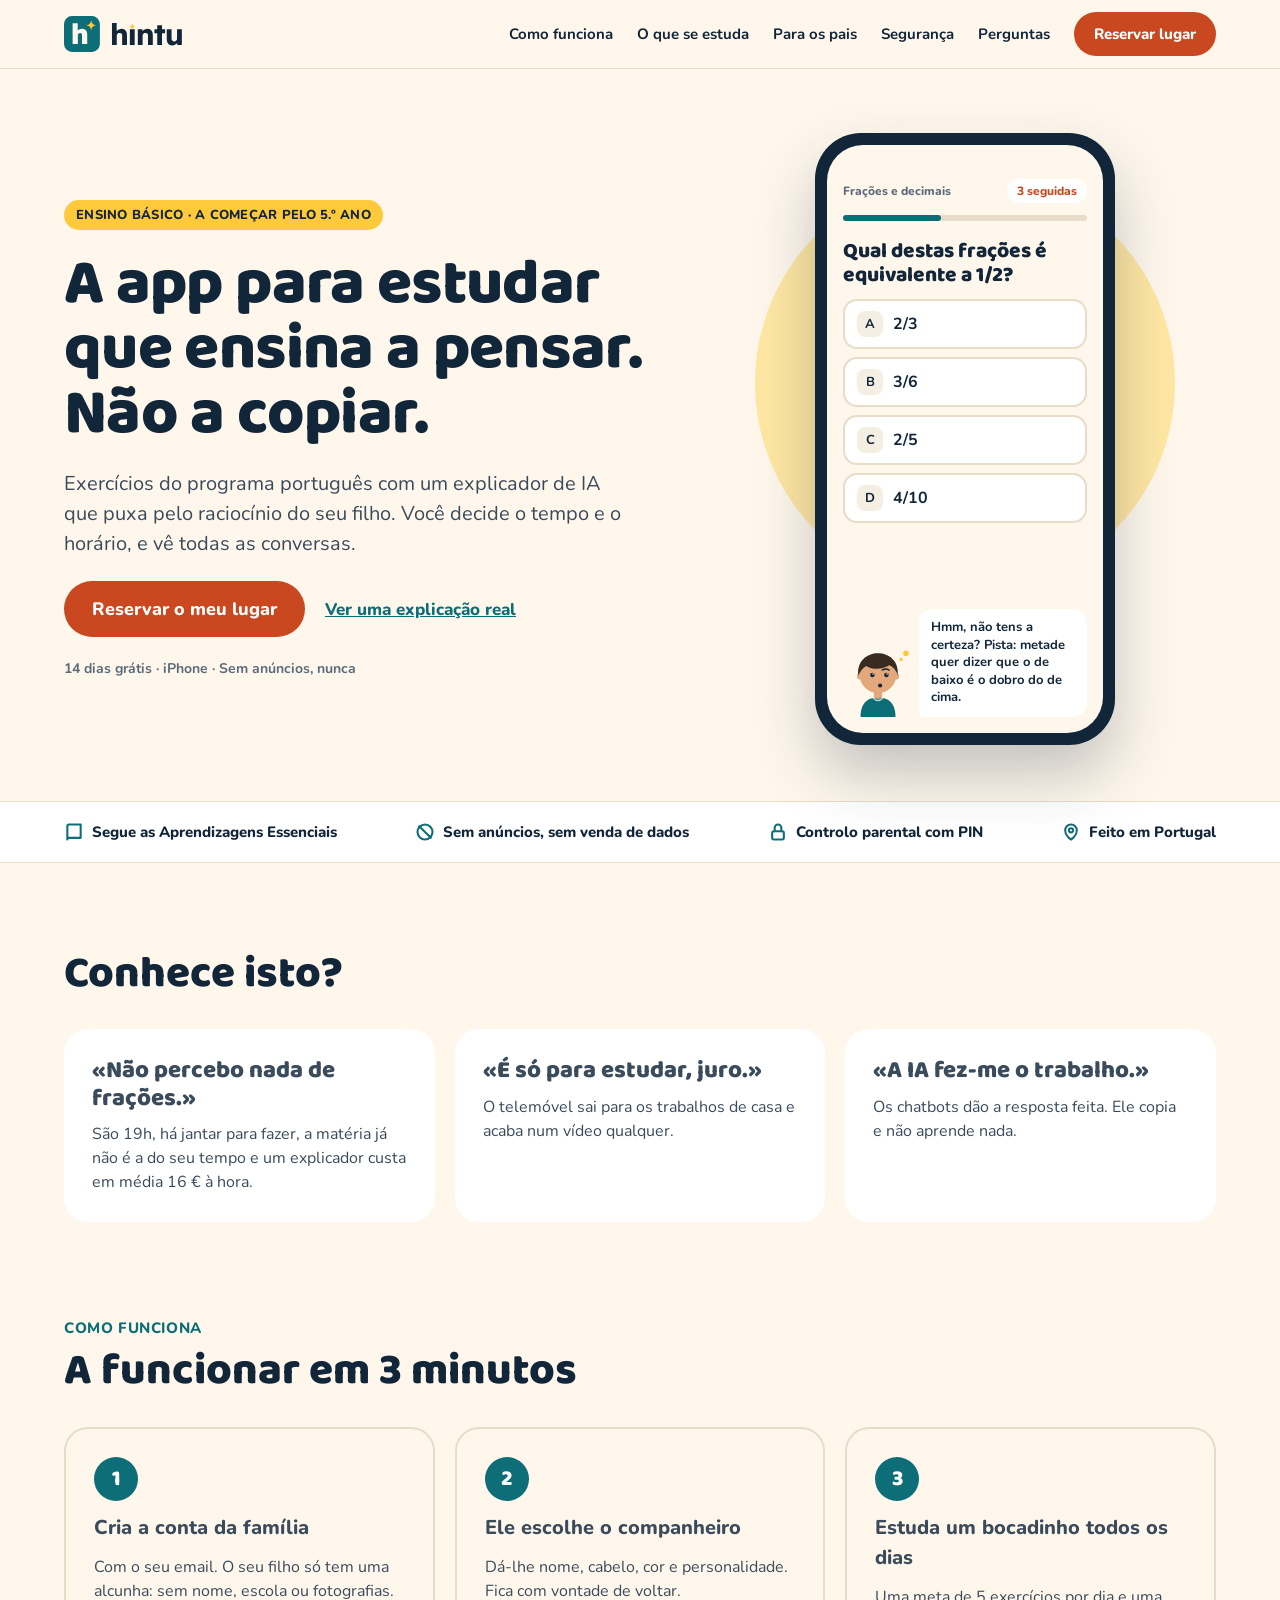
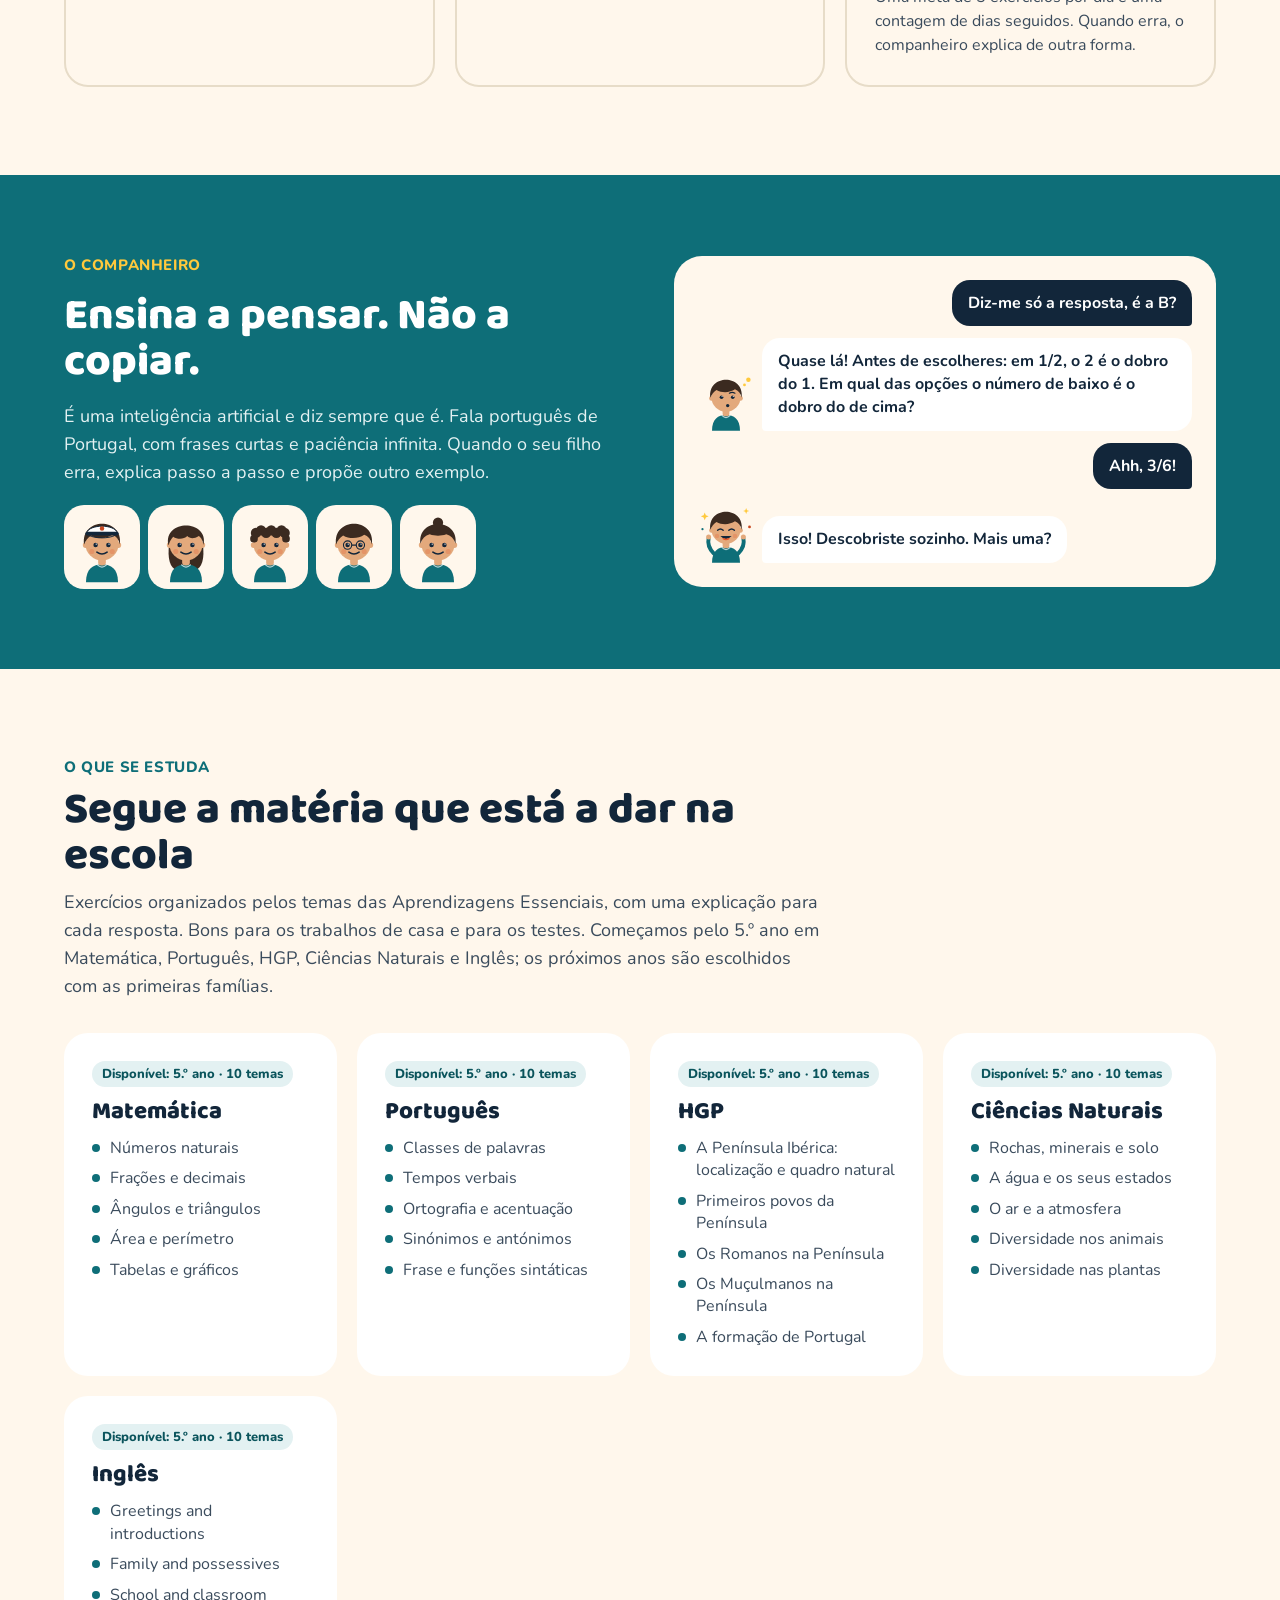
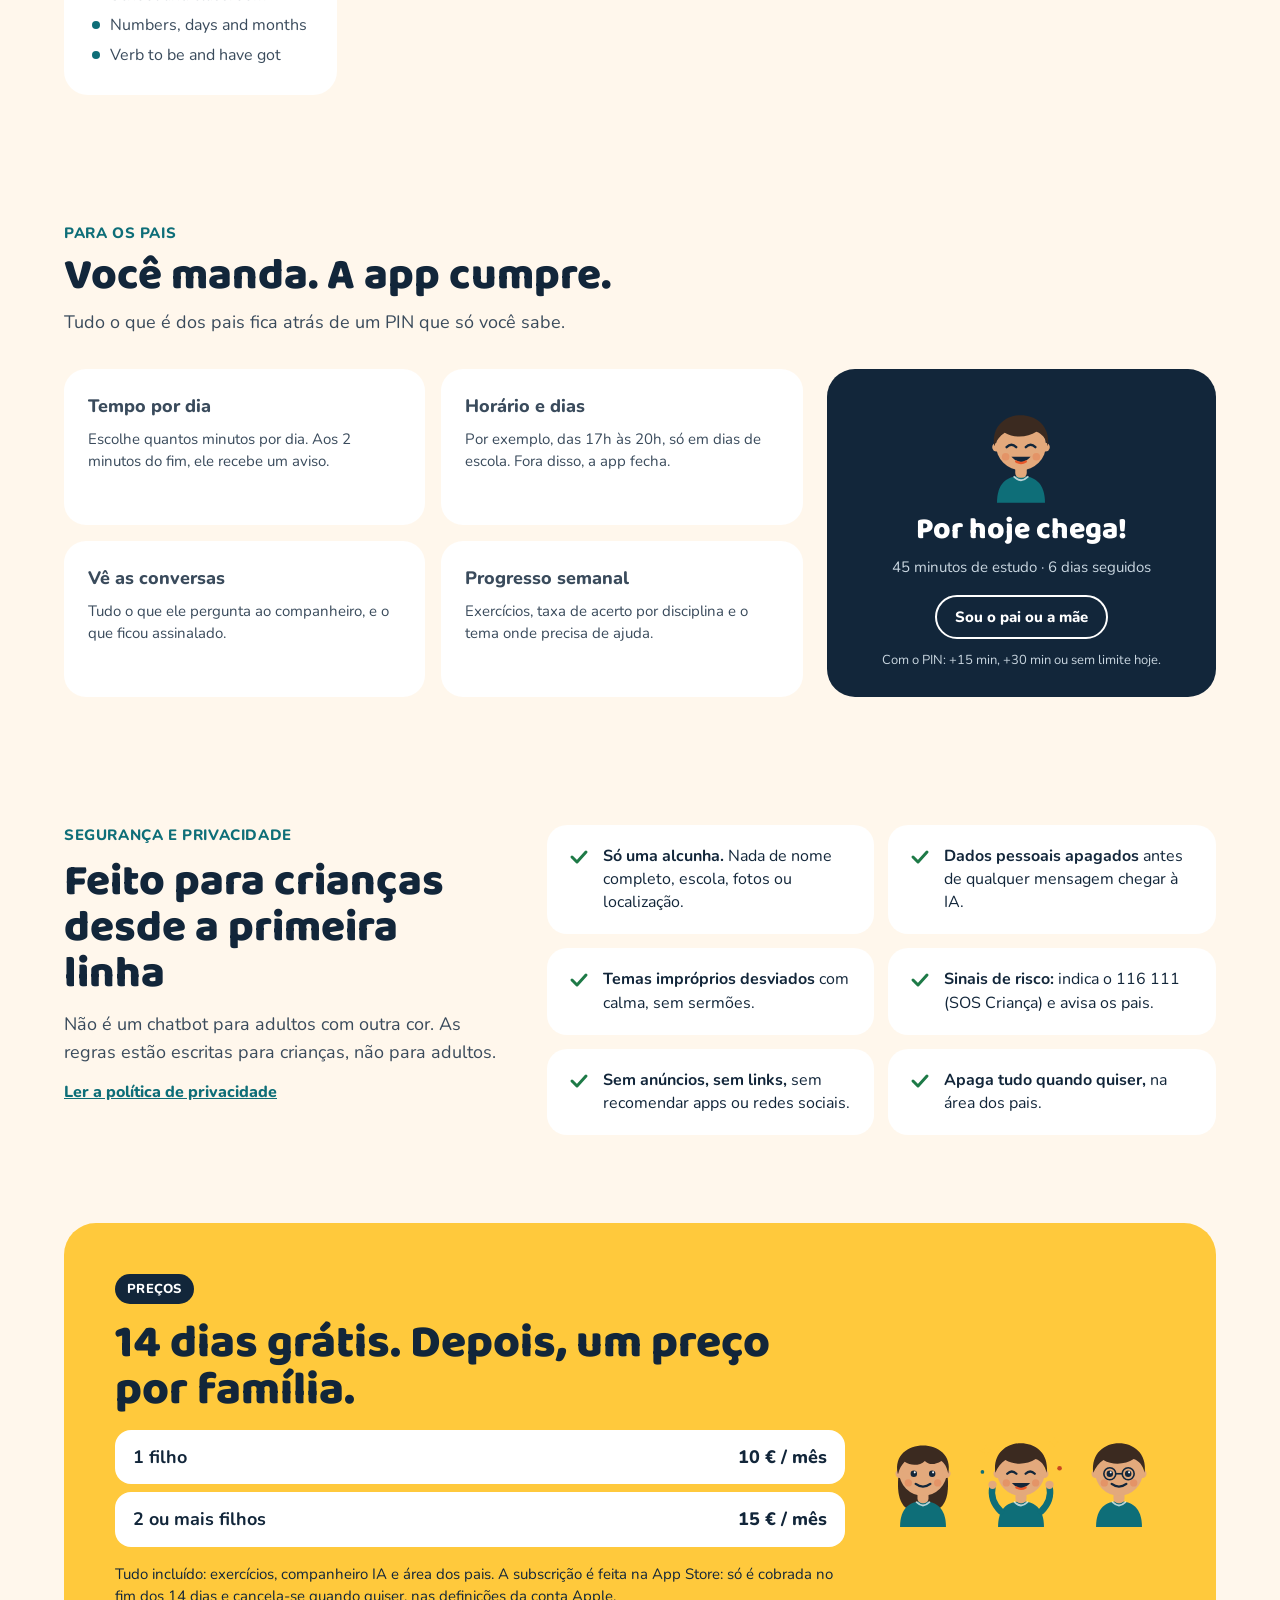
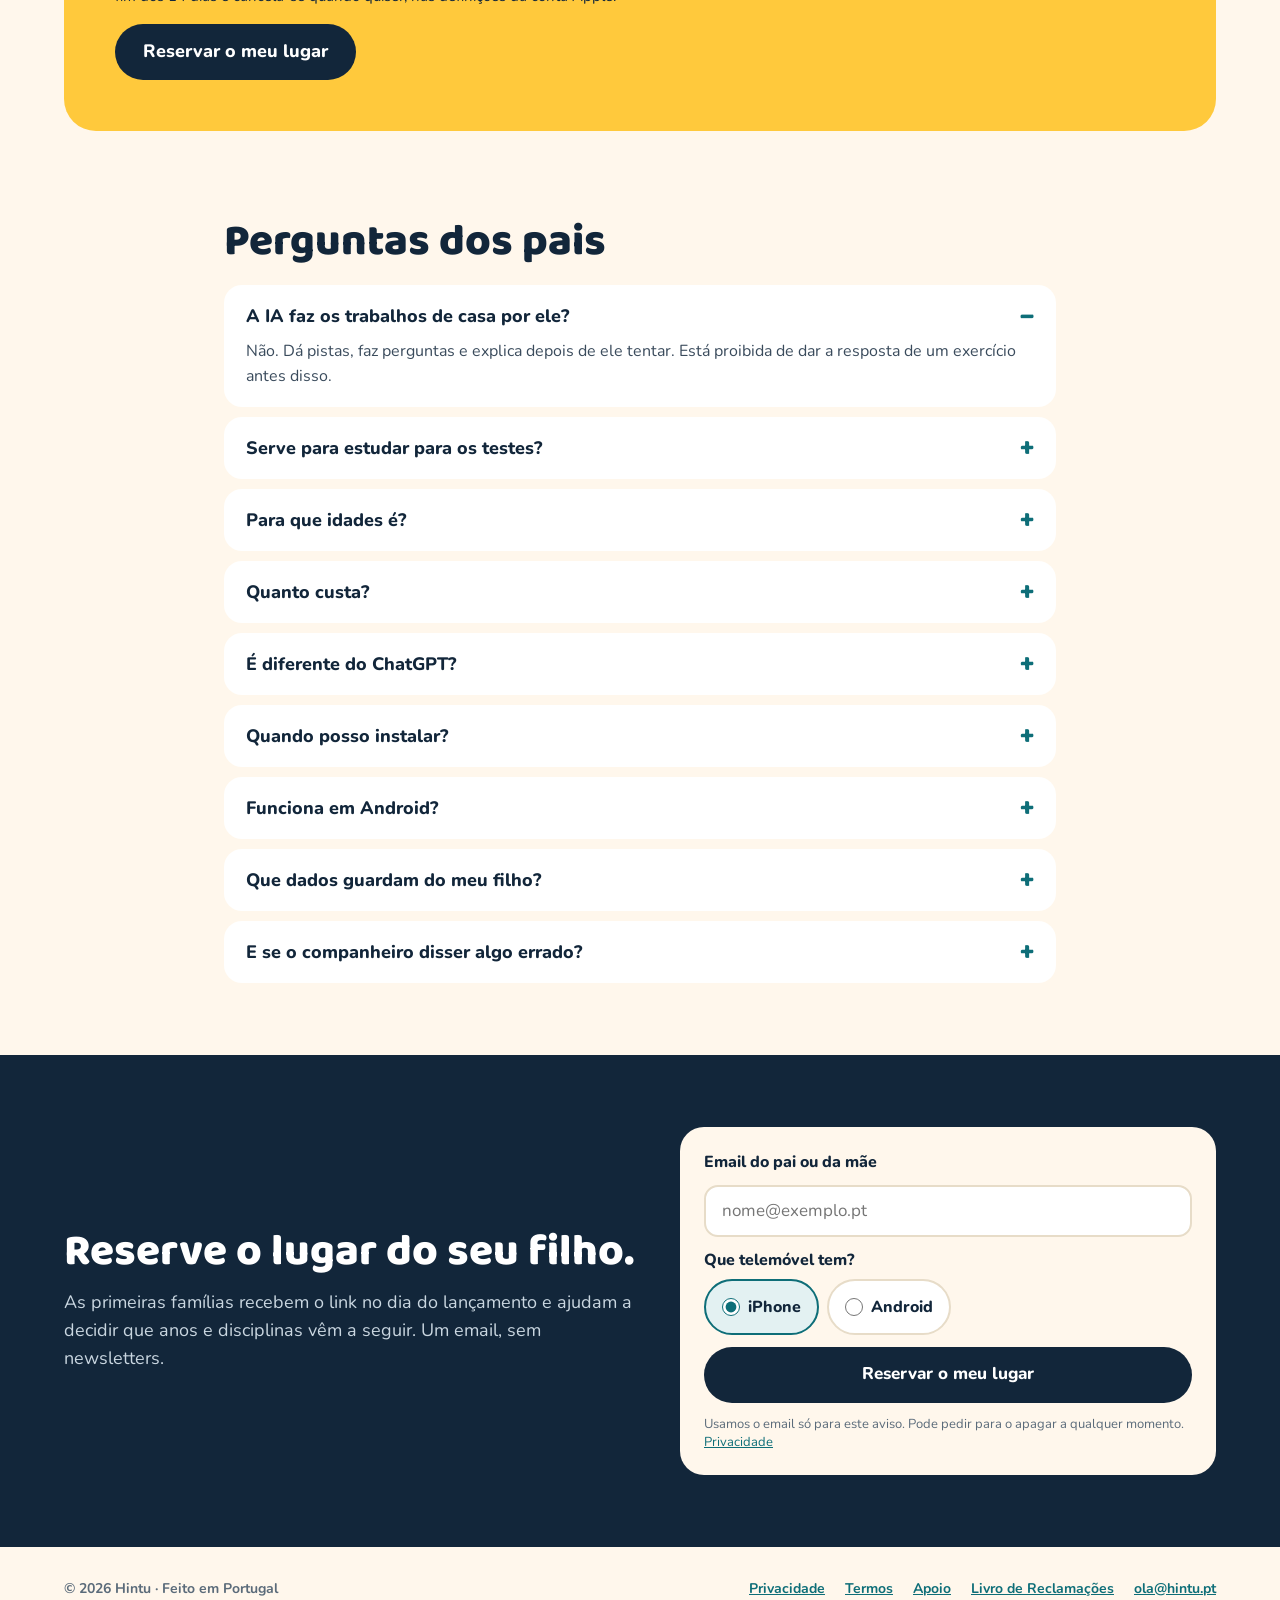
==== commit cdd0a8b7: "Site: Ciências Naturais e Inglês Co-Authored-By: Claude Opus 5.5 <noreply@anthropic.com> Claude-Sess" ====
--- a/index.html
+++ b/index.html
@@ -4,7 +4,7 @@
 <meta charset="utf-8">
 <meta name="viewport" content="width=device-width, initial-scale=1, viewport-fit=cover">
 <title>Hintu · App para estudar com IA que dá pistas, não respostas</title>
-<meta name="description" content="App para estudar com um explicador de IA que dá pistas em vez de respostas. Exercícios de Matemática, Português e HGP do programa, a começar pelo 5.º ano. Os pais controlam o tempo e veem as conversas.">
+<meta name="description" content="App para estudar com um explicador de IA que dá pistas em vez de respostas. Exercícios de Matemática, Português, HGP, Ciências Naturais e Inglês do programa, a começar pelo 5.º ano. Os pais controlam o tempo e veem as conversas.">
 <link rel="canonical" href="https://hintu.pt/">
 <meta name="theme-color" content="#FFF7EC">
 <link rel="icon" href="/favicon.svg?v=2" type="image/svg+xml">
@@ -58,14 +58,14 @@
       "inLanguage": "pt-PT",
       "offers": {"@type": "AggregateOffer", "lowPrice": "10", "highPrice": "15", "priceCurrency": "EUR", "offerCount": 2},
       "audience": {"@type": "EducationalAudience", "educationalRole": "student", "audienceType": "Alunos do ensino básico"},
-      "description": "App para estudar com um explicador de IA que dá pistas em vez de respostas. Exercícios de Matemática, Português e HGP segundo as Aprendizagens Essenciais, a começar pelo 5.º ano, com controlo parental de tempo e horário.",
+      "description": "App para estudar com um explicador de IA que dá pistas em vez de respostas. Exercícios de Matemática, Português, HGP, Ciências Naturais e Inglês segundo as Aprendizagens Essenciais, a começar pelo 5.º ano, com controlo parental de tempo e horário.",
       "publisher": {"@id": "https://hintu.pt/#org"}
     },
     {
       "@type": "FAQPage",
       "mainEntity": [
         {"@type": "Question", "name": "A IA faz os trabalhos de casa por ele?", "acceptedAnswer": {"@type": "Answer", "text": "Não. Dá pistas, faz perguntas e explica depois de ele tentar. Está proibida de dar a resposta de um exercício antes disso."}},
-        {"@type": "Question", "name": "Serve para estudar para os testes?", "acceptedAnswer": {"@type": "Answer", "text": "Sim. Os exercícios seguem os temas que estão a dar na escola, segundo as Aprendizagens Essenciais, e o companheiro explica de outra forma quando o aluno erra. Neste momento cobrimos o 5.º ano em Matemática, Português e HGP."}},
+        {"@type": "Question", "name": "Serve para estudar para os testes?", "acceptedAnswer": {"@type": "Answer", "text": "Sim. Os exercícios seguem os temas que estão a dar na escola, segundo as Aprendizagens Essenciais, e o companheiro explica de outra forma quando o aluno erra. Neste momento cobrimos o 5.º ano em Matemática, Português, HGP, Ciências Naturais e Inglês."}},
         {"@type": "Question", "name": "Para que idades é?", "acceptedAnswer": {"@type": "Answer", "text": "Para o ensino básico. Começamos pelo 5.º ano (10 a 11 anos) e vamos acrescentar os outros anos, pela ordem que as primeiras famílias escolherem."}},
         {"@type": "Question", "name": "Quanto custa?", "acceptedAnswer": {"@type": "Answer", "text": "Os primeiros 14 dias são grátis. Depois: 10 € por mês (1 filho) ou 15 € por mês (2 ou mais filhos). Cancele quando quiser."}},
         {"@type": "Question", "name": "É diferente do ChatGPT?", "acceptedAnswer": {"@type": "Answer", "text": "Sim. O ChatGPT dá a resposta feita. A Hintu está proibida de a dar antes de o seu filho tentar, foi feita só para crianças e os pais veem todas as conversas (a conversa livre só existe se os pais a ligarem)."}},
@@ -196,11 +196,11 @@
   <div style="display:flex;flex-direction:column;gap:10px;max-width:760px">
     <span class="eyebrow">O QUE SE ESTUDA</span>
     <h2 id="h-materia" class="h2">Segue a matéria que está a dar na escola</h2>
-    <p class="lead">Exercícios organizados pelos temas das Aprendizagens Essenciais, com uma explicação para cada resposta. Bons para os trabalhos de casa e para os testes. Começamos pelo 5.º ano em Matemática, Português e HGP; os próximos anos são escolhidos com as primeiras famílias.</p>
+    <p class="lead">Exercícios organizados pelos temas das Aprendizagens Essenciais, com uma explicação para cada resposta. Bons para os trabalhos de casa e para os testes. Começamos pelo 5.º ano em Matemática, Português, HGP, Ciências Naturais e Inglês; os próximos anos são escolhidos com as primeiras famílias.</p>
   </div>
   <div class="subjects">
     <div class="subj">
-      <span class="tag">Disponível: 5.º ano · 5 temas</span>
+      <span class="tag">Disponível: 5.º ano · 10 temas</span>
       <h3>Matemática</h3>
       <ul>
         <li>Números naturais</li>
@@ -211,7 +211,7 @@
       </ul>
     </div>
     <div class="subj">
-      <span class="tag">Disponível: 5.º ano · 5 temas</span>
+      <span class="tag">Disponível: 5.º ano · 10 temas</span>
       <h3>Português</h3>
       <ul>
         <li>Classes de palavras</li>
@@ -222,7 +222,7 @@
       </ul>
     </div>
     <div class="subj">
-      <span class="tag">Disponível: 5.º ano · 5 temas</span>
+      <span class="tag">Disponível: 5.º ano · 10 temas</span>
       <h3>HGP</h3>
       <ul>
         <li>A Península Ibérica: localização e quadro natural</li>
@@ -230,6 +230,28 @@
         <li>Os Romanos na Península</li>
         <li>Os Muçulmanos na Península</li>
         <li>A formação de Portugal</li>
+      </ul>
+    </div>
+    <div class="subj">
+      <span class="tag">Disponível: 5.º ano · 10 temas</span>
+      <h3>Ciências Naturais</h3>
+      <ul>
+        <li>Rochas, minerais e solo</li>
+        <li>A água e os seus estados</li>
+        <li>O ar e a atmosfera</li>
+        <li>Diversidade nos animais</li>
+        <li>Diversidade nas plantas</li>
+      </ul>
+    </div>
+    <div class="subj">
+      <span class="tag">Disponível: 5.º ano · 10 temas</span>
+      <h3>Inglês</h3>
+      <ul>
+        <li>Greetings and introductions</li>
+        <li>Family and possessives</li>
+        <li>School and classroom</li>
+        <li>Numbers, days and months</li>
+        <li>Verb to be and have got</li>
       </ul>
     </div>
   </div>
@@ -301,7 +323,7 @@
   <h2 id="h-faq" class="h2">Perguntas dos pais</h2>
   <div style="display:flex;flex-direction:column;gap:10px">
     <details open><summary>A IA faz os trabalhos de casa por ele?</summary><p>Não. Dá pistas, faz perguntas e explica depois de ele tentar. Está proibida de dar a resposta de um exercício antes disso.</p></details>
-    <details><summary>Serve para estudar para os testes?</summary><p>Sim. Os exercícios seguem os temas que estão a dar na escola, segundo as Aprendizagens Essenciais, e o companheiro explica de outra forma quando o aluno erra. Neste momento cobrimos o 5.º ano em Matemática, Português e HGP.</p></details>
+    <details><summary>Serve para estudar para os testes?</summary><p>Sim. Os exercícios seguem os temas que estão a dar na escola, segundo as Aprendizagens Essenciais, e o companheiro explica de outra forma quando o aluno erra. Neste momento cobrimos o 5.º ano em Matemática, Português, HGP, Ciências Naturais e Inglês.</p></details>
     <details><summary>Para que idades é?</summary><p>Para o ensino básico. Começamos pelo 5.º ano (10 a 11 anos) e vamos acrescentar os outros anos, pela ordem que as primeiras famílias escolherem.</p></details>
     <details><summary>Quanto custa?</summary><p>Os primeiros 14 dias são grátis. Depois, 10 € por mês para 1 filho ou 15 € por mês para 2 ou mais filhos. Só é cobrado no fim dos 14 dias e pode cancelar antes, nas definições da conta Apple. <a href="#precos">Ver preços</a></p></details>
     <details><summary>É diferente do ChatGPT?</summary><p>Sim. O ChatGPT dá a resposta feita. A Hintu está proibida de a dar antes de o seu filho tentar, foi feita só para crianças e os pais veem todas as conversas (a conversa livre só existe se os pais a ligarem).</p></details>
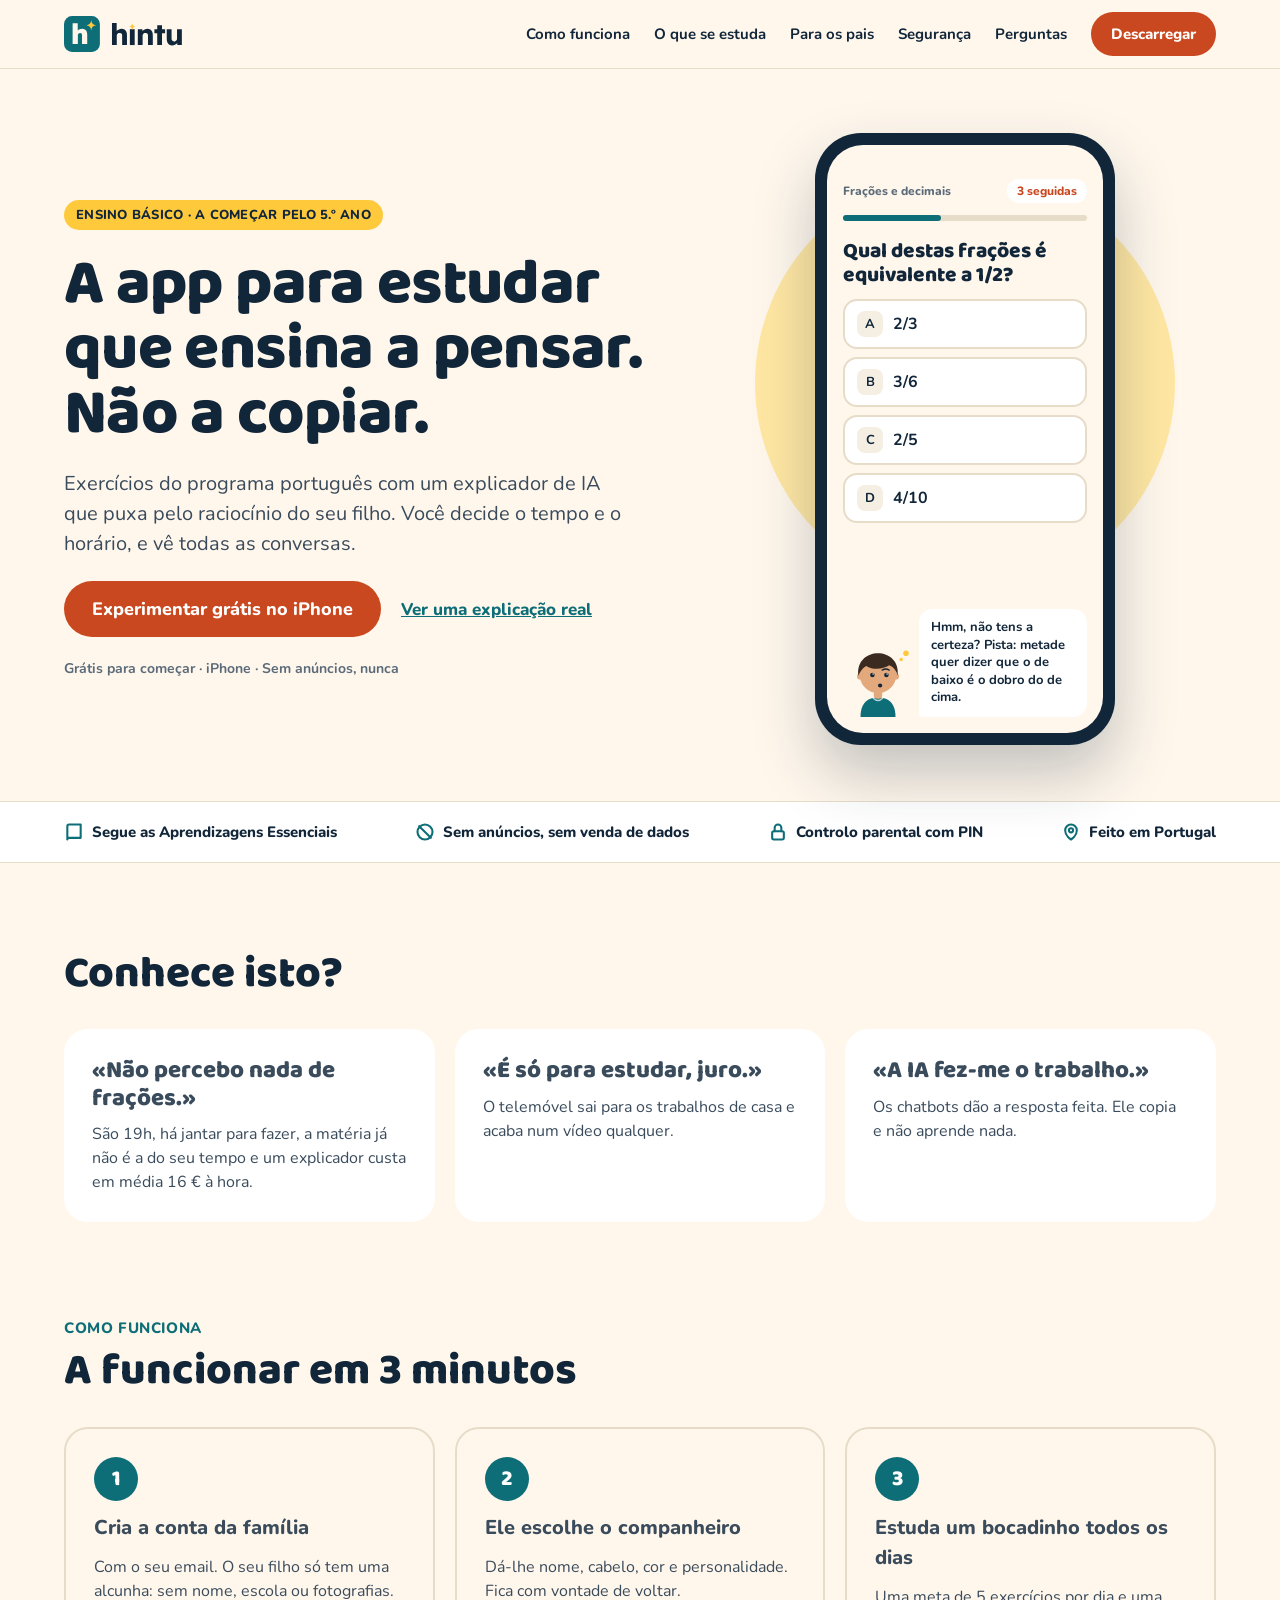
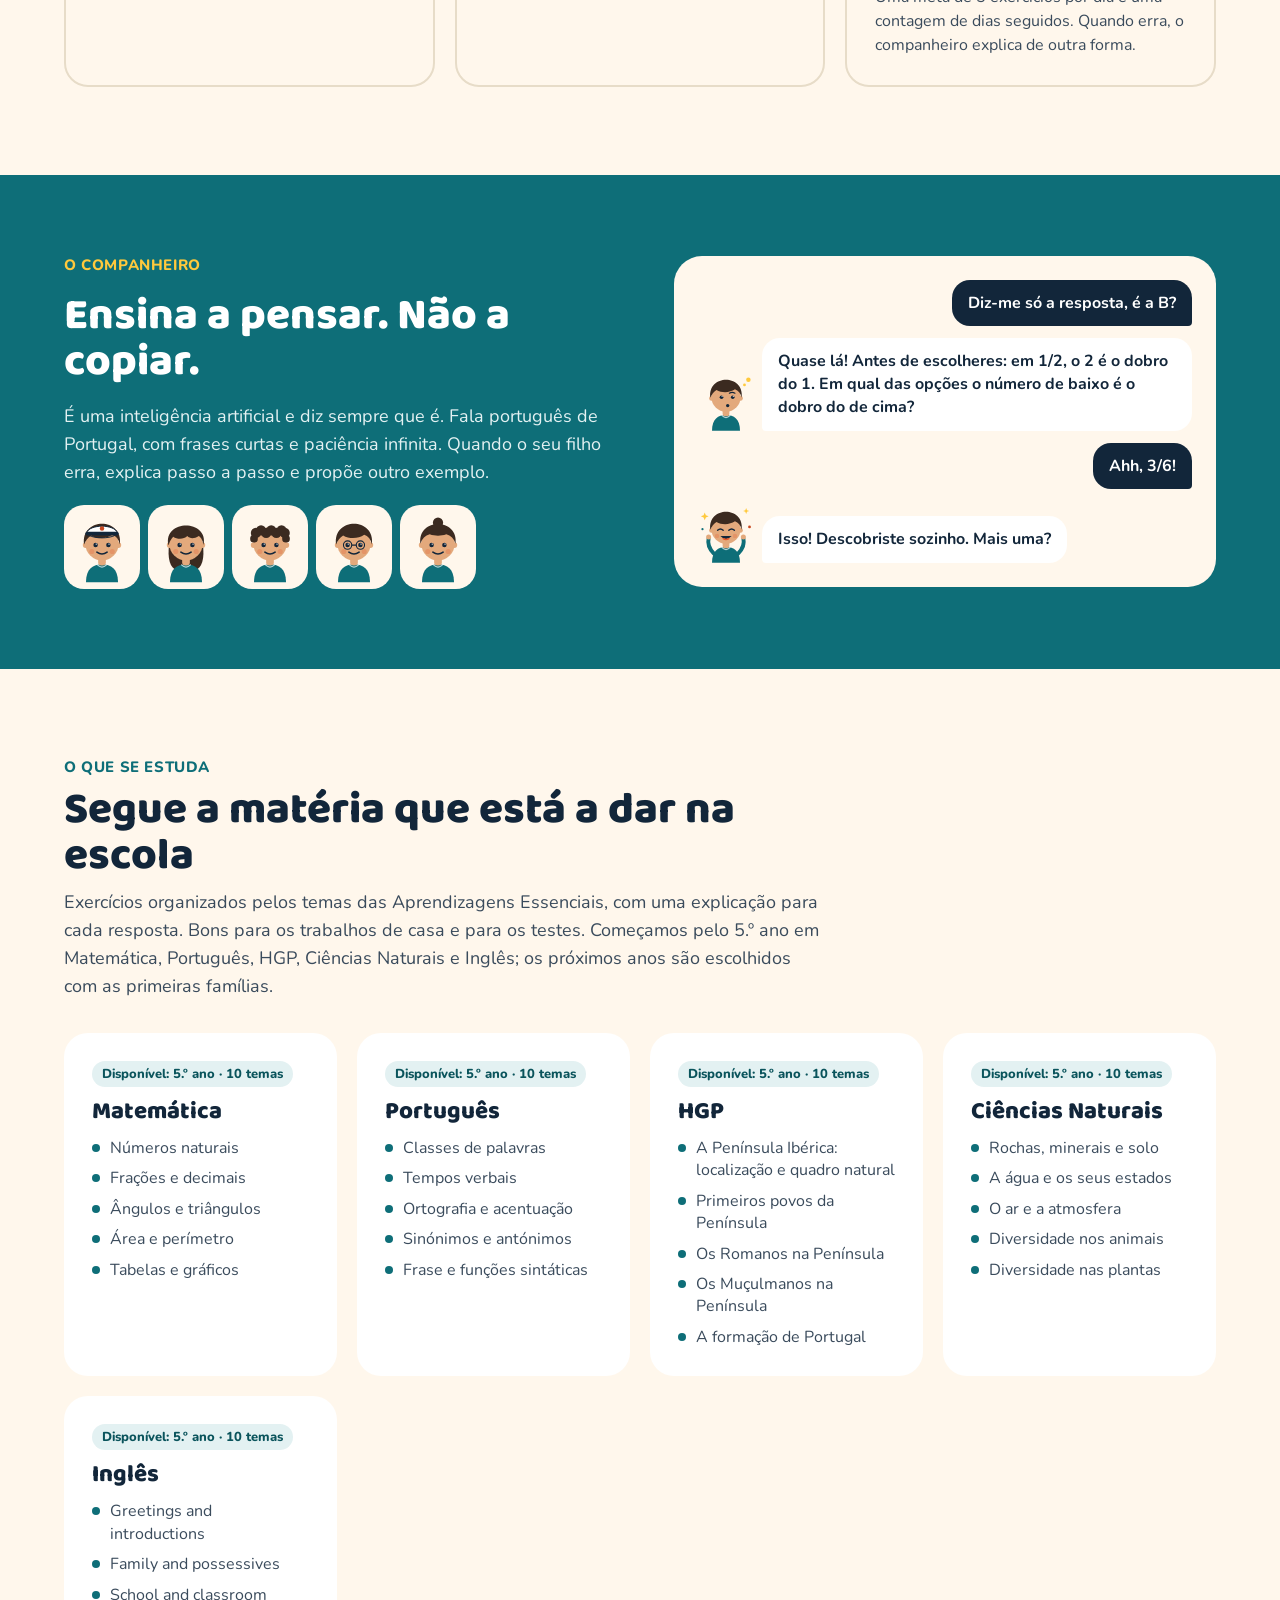
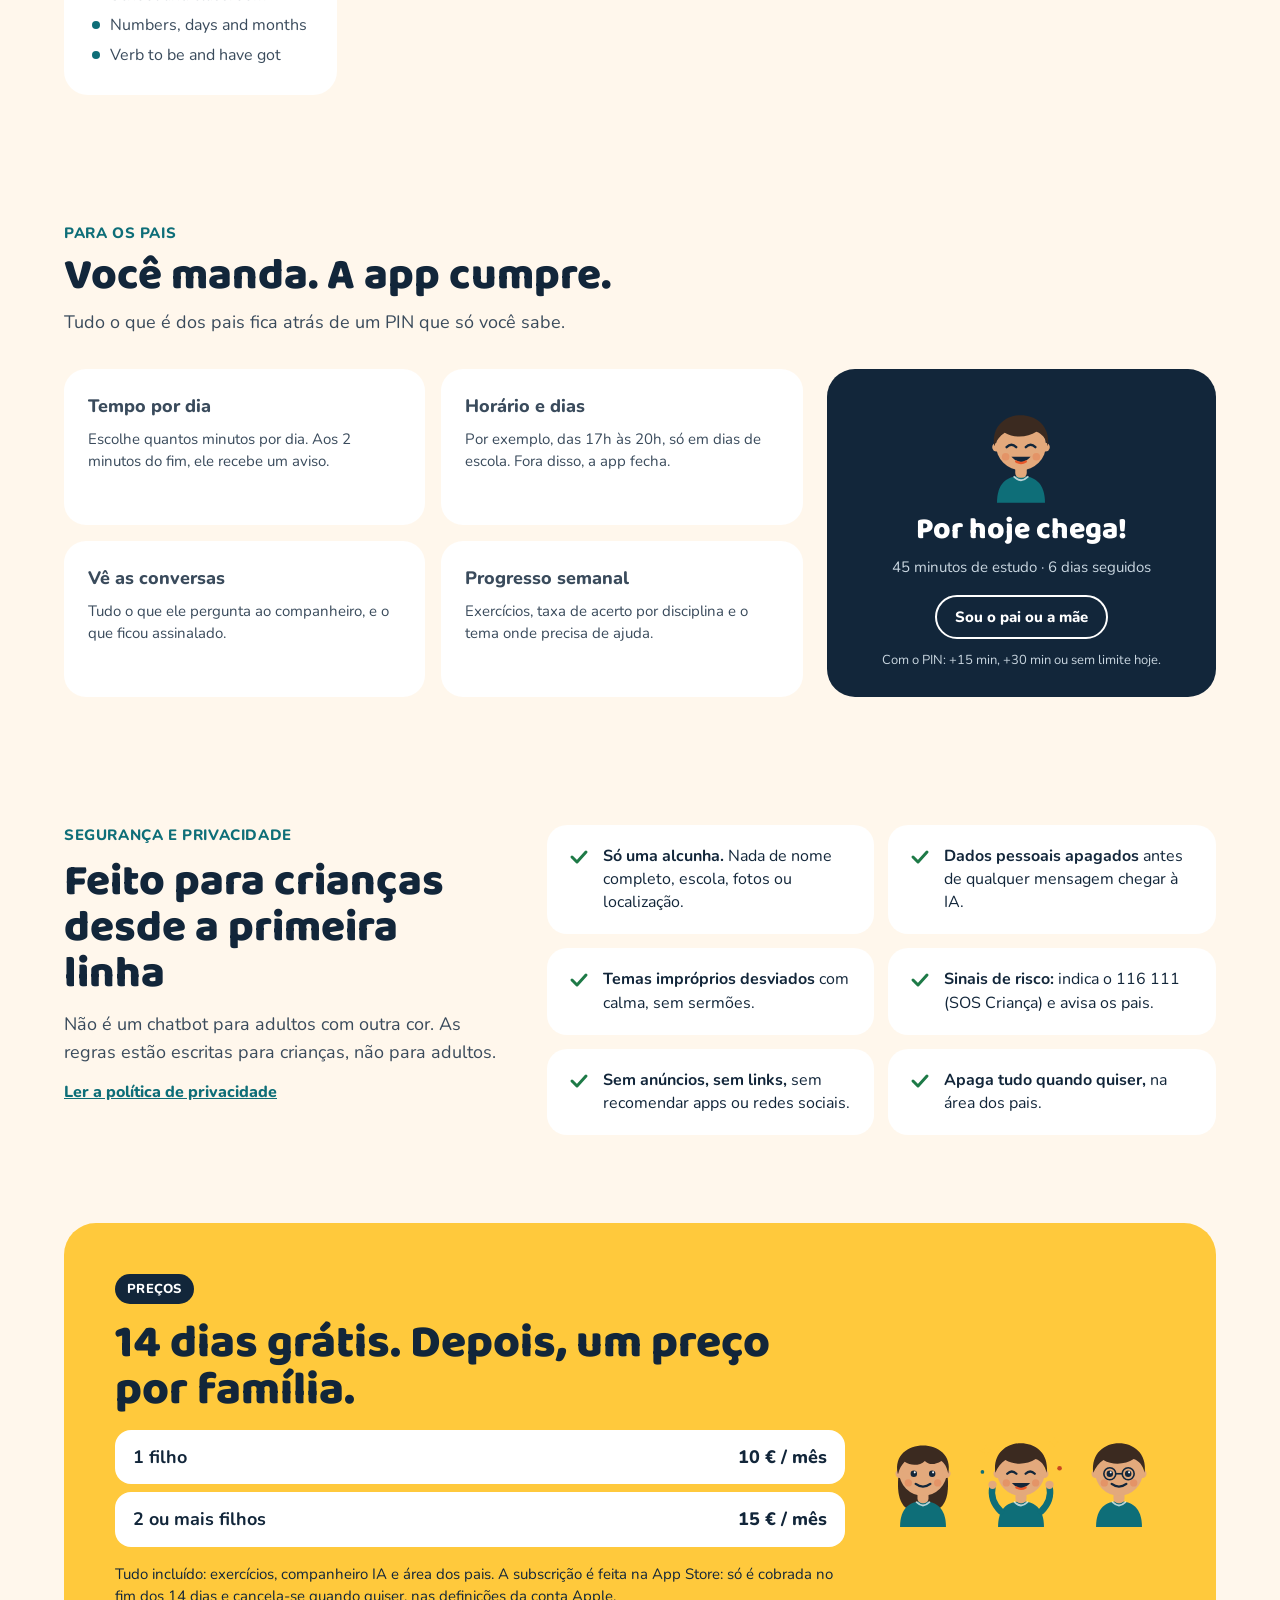
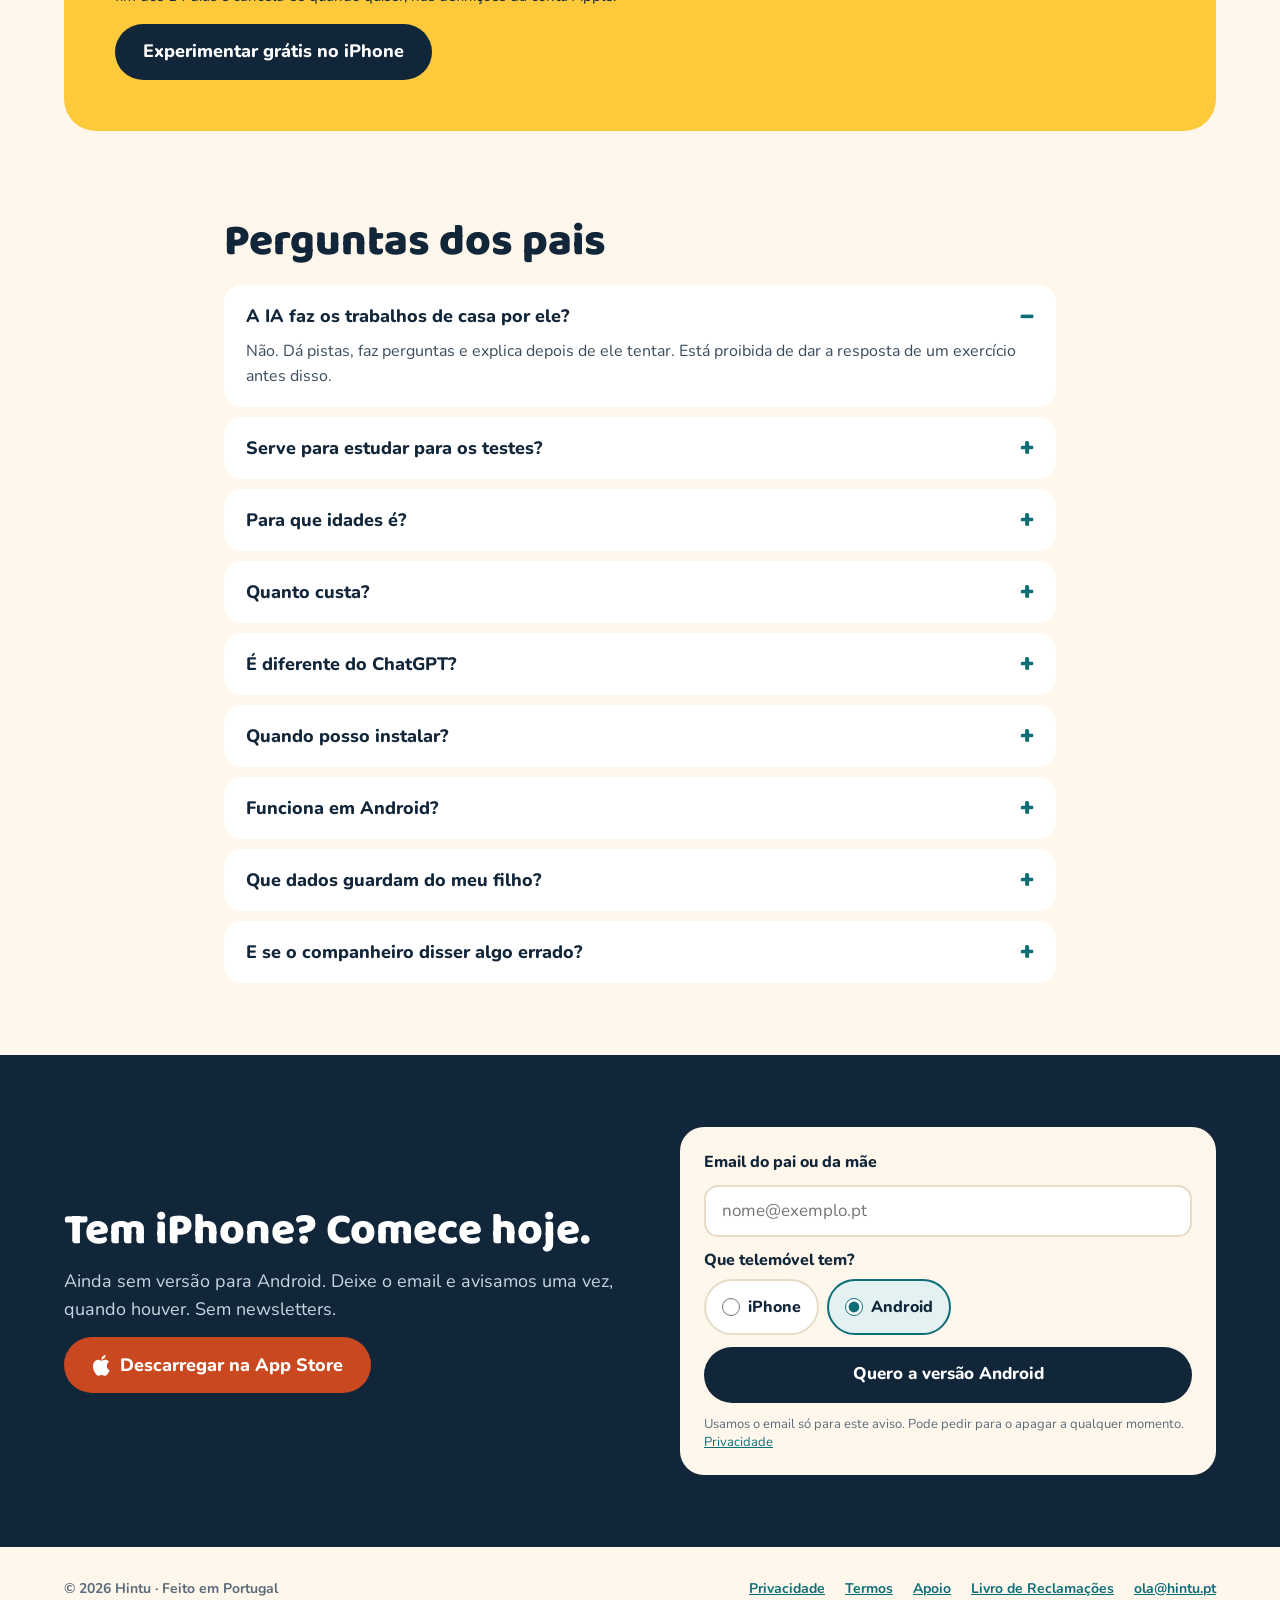
==== commit 1781b93d: "Lançamento: botões para a App Store Co-Authored-By: Claude Opus 5.5 <noreply@anthropic.com> Claude-S" ====
--- a/index.html
+++ b/index.html
@@ -79,7 +79,7 @@
 </script>
 <script>
   // Configuração do lançamento. No dia em que a app estiver na App Store, cola aqui o link.
-  window.HINTU = { appStoreUrl: "" };
+  window.HINTU = { appStoreUrl: "https://apps.apple.com/pt/app/hintu/id6832057109" };
 </script>
 </head>
 <body>
